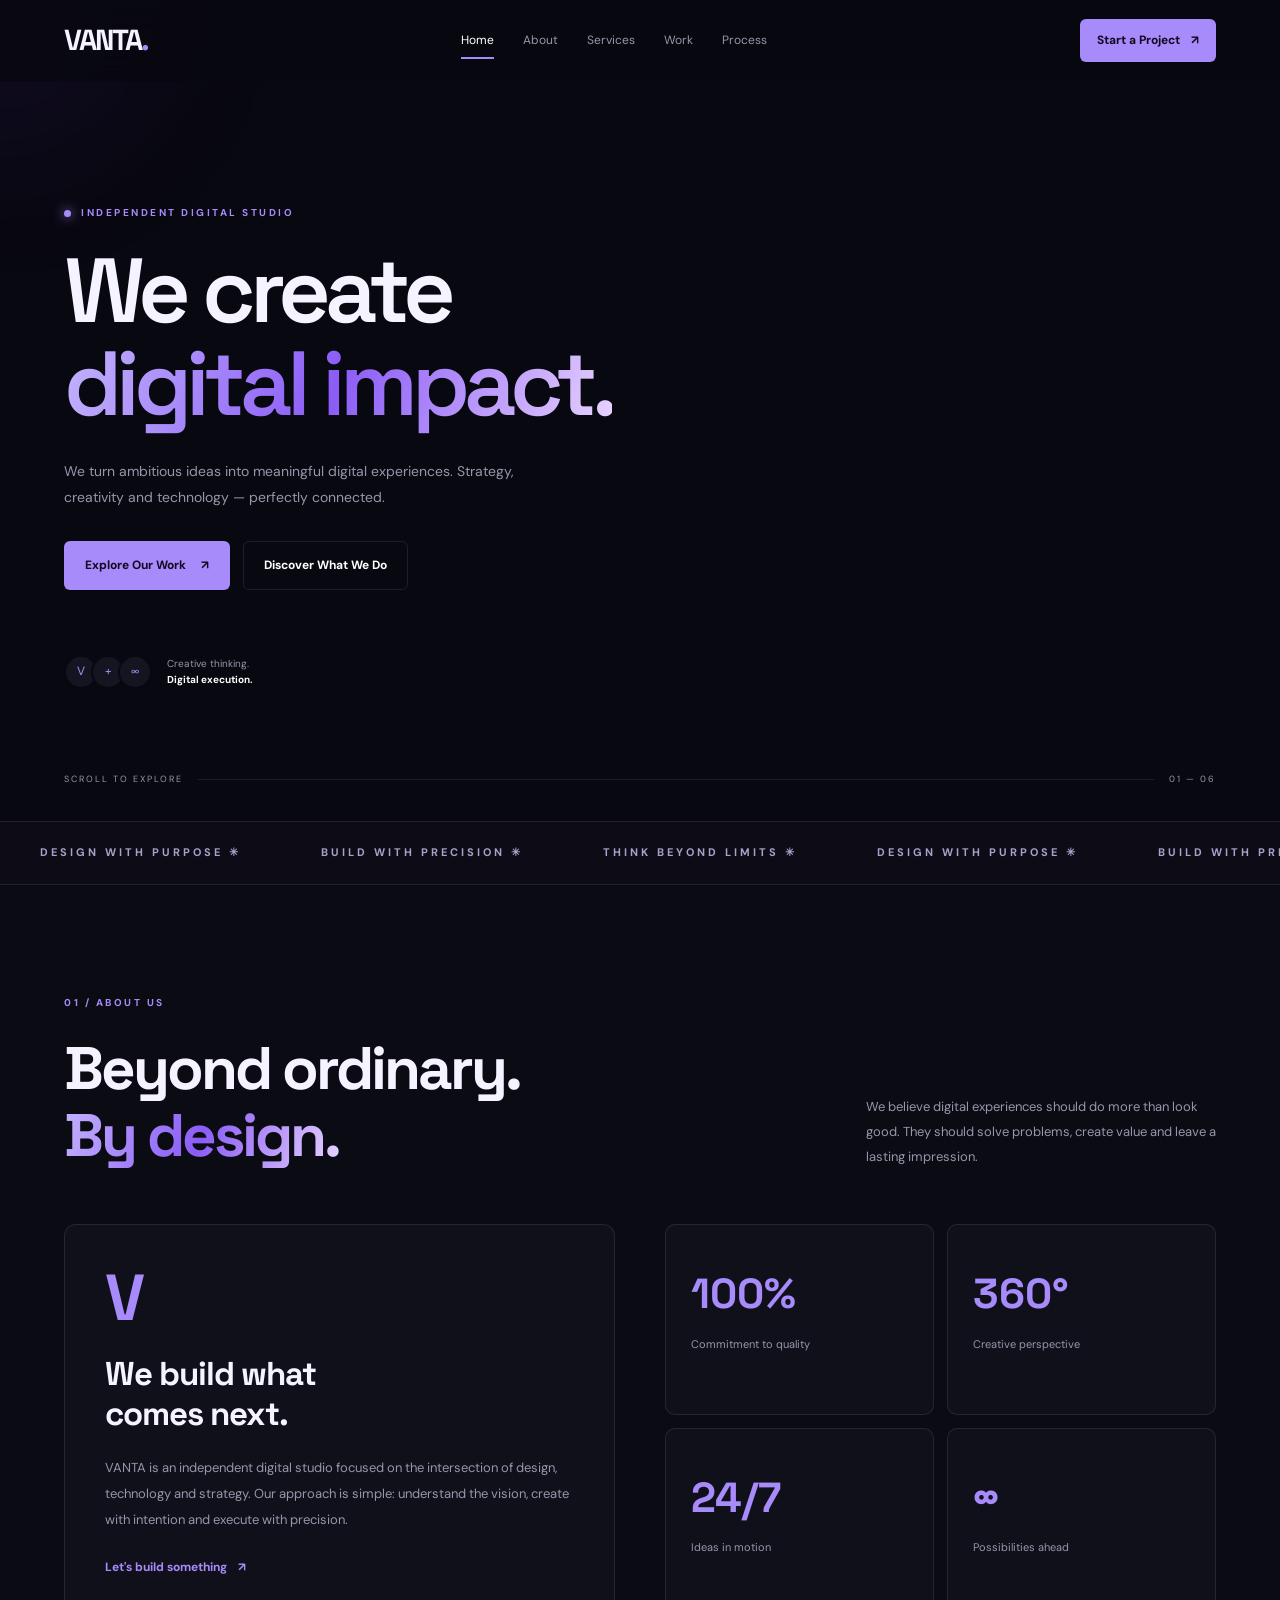
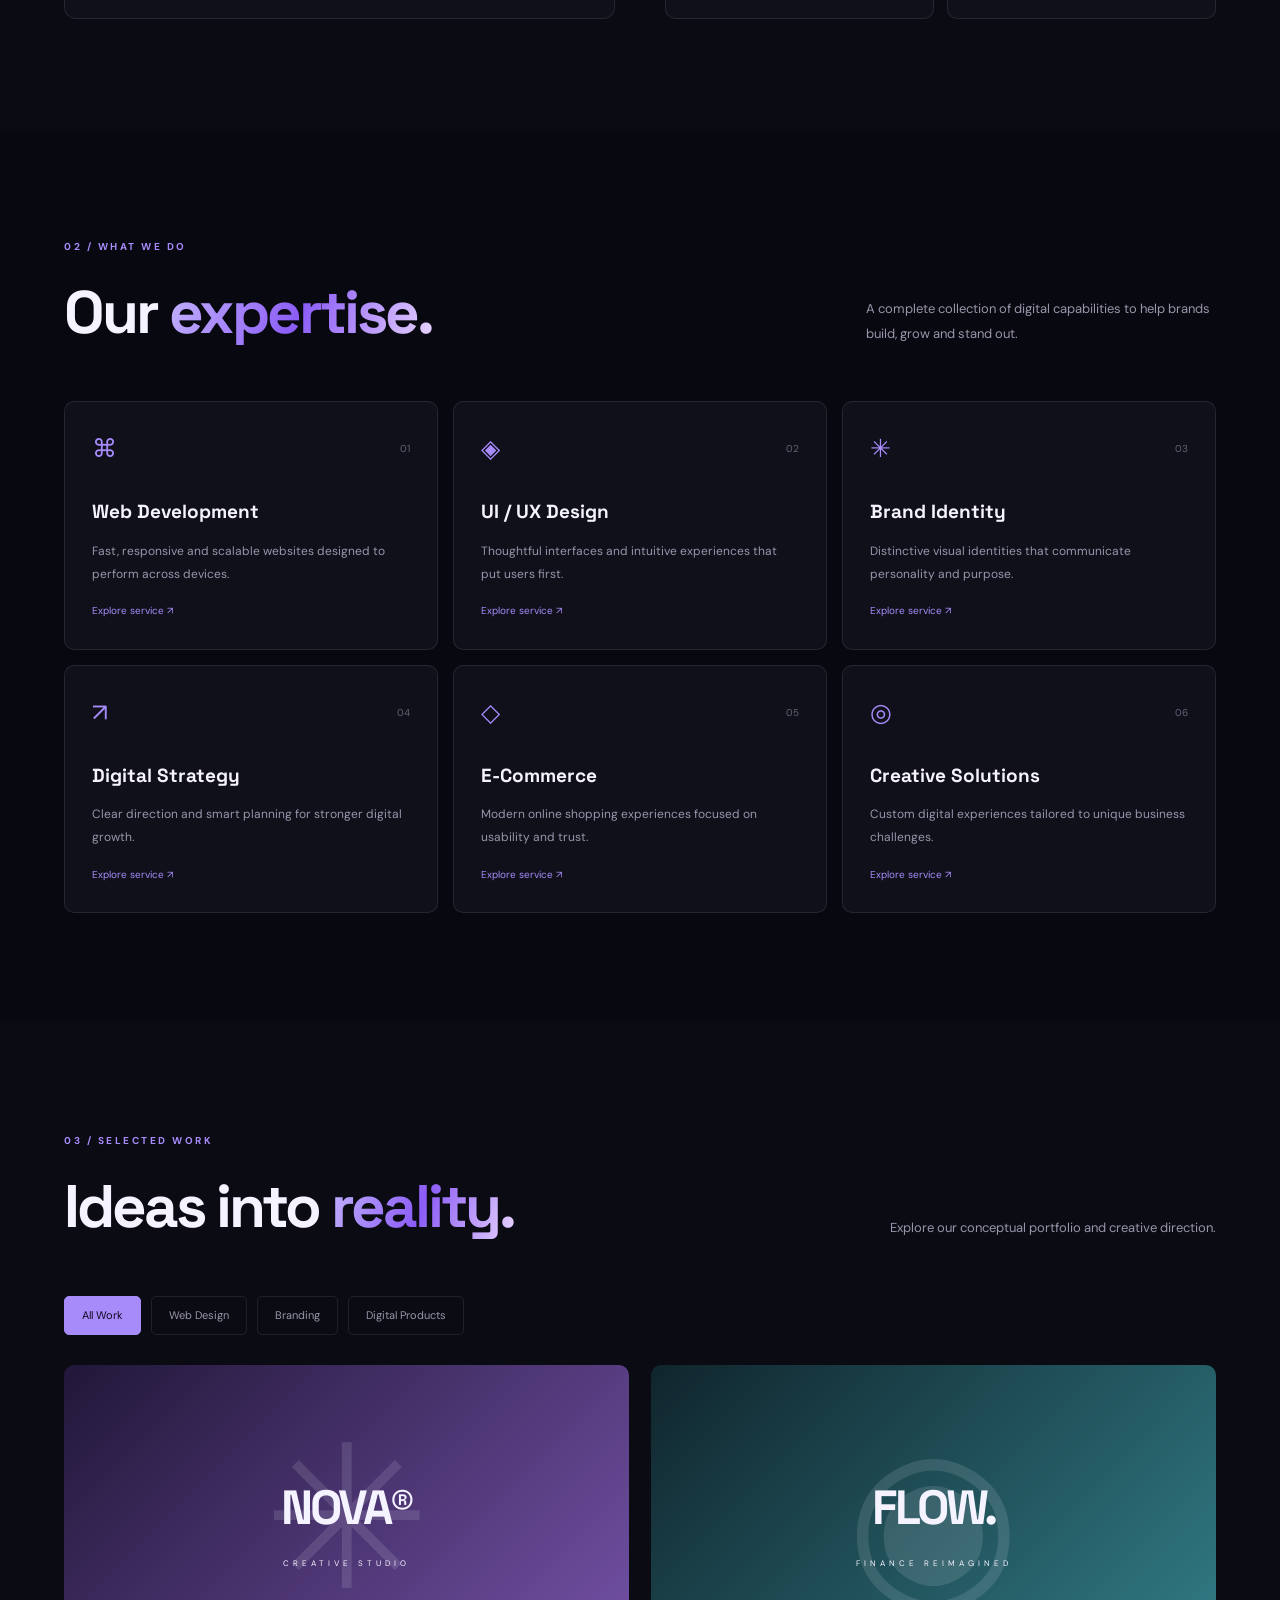
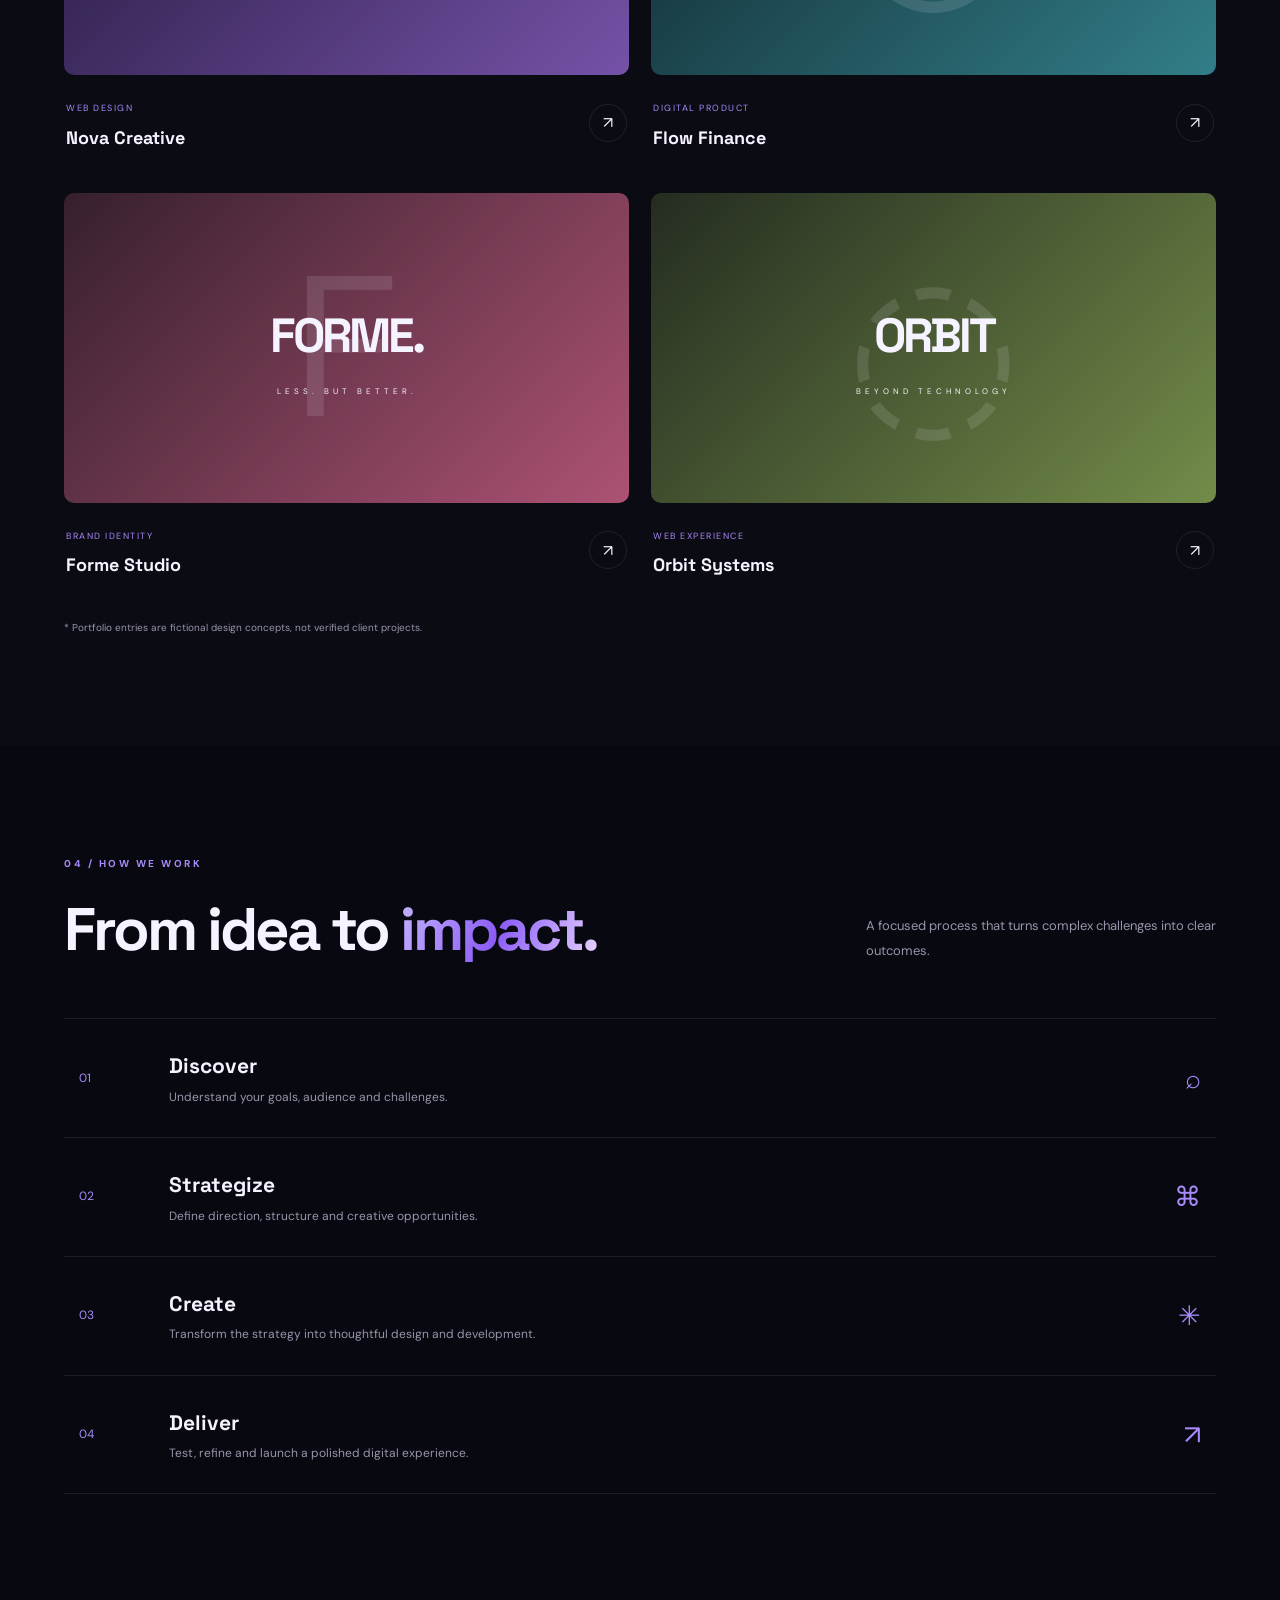
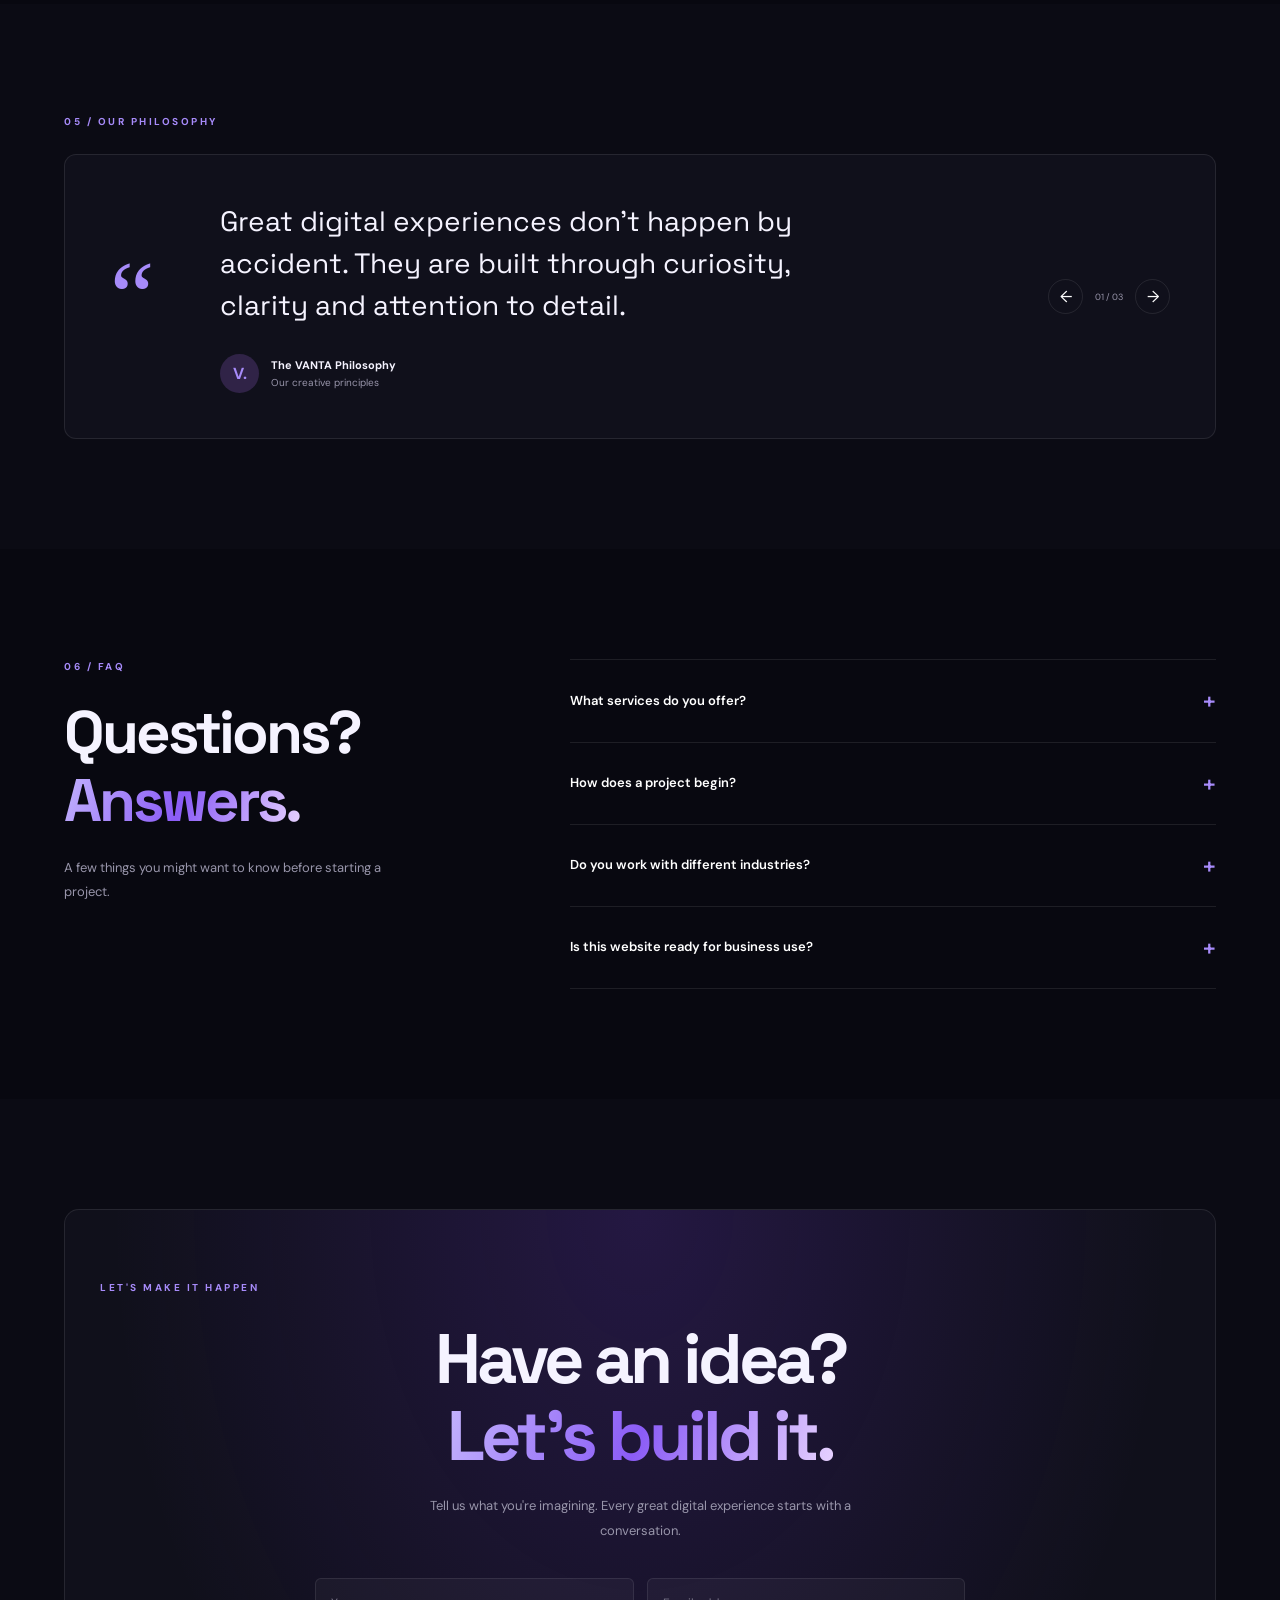
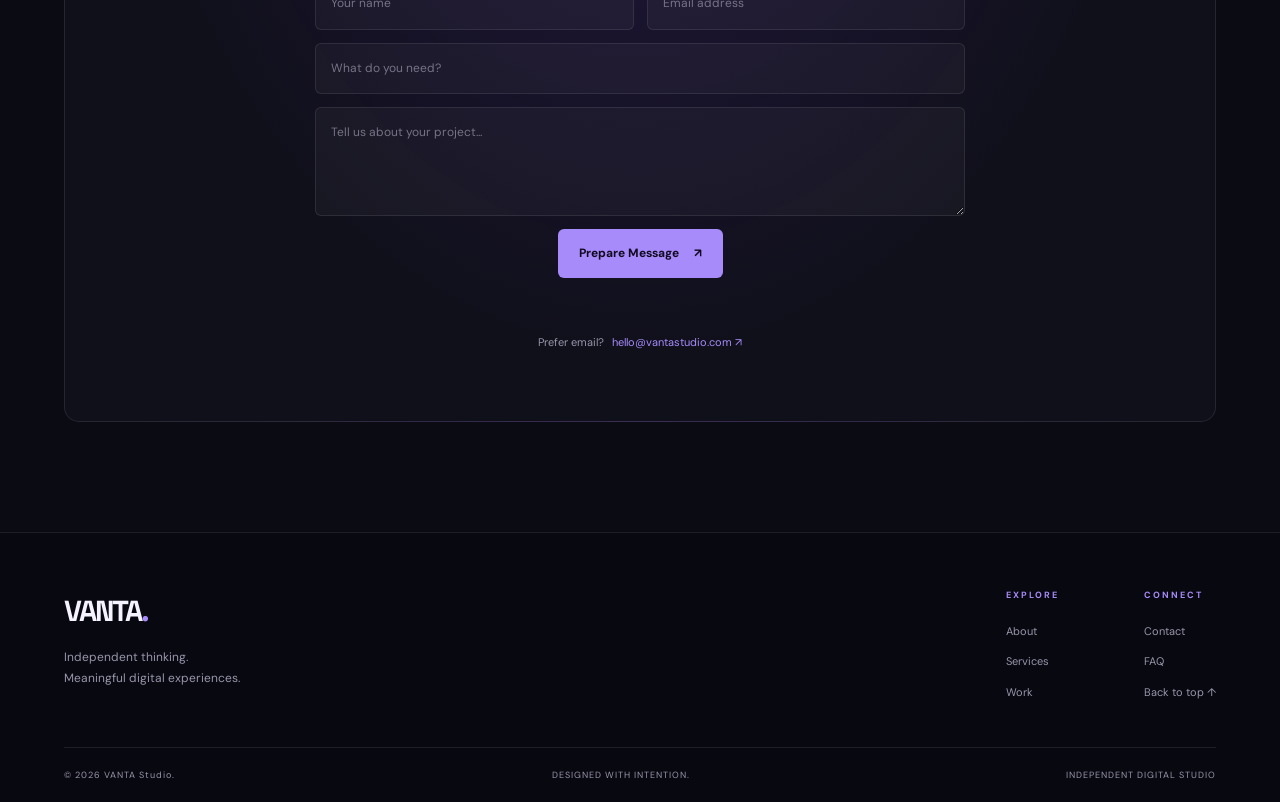
==== index.html @ 2ccbf777 "Permanent" ====
<!DOCTYPE html>
<html lang="en">
<head>
  <meta charset="UTF-8">
  <meta name="viewport" content="width=device-width, initial-scale=1.0">
  <meta name="theme-color" content="#080810">
  <meta name="description" content="VANTA Studio — Independent digital studio creating modern websites, brands and digital experiences.">
  <title>VANTA Studio — Digital Experiences</title>

  <link rel="preconnect" href="https://fonts.googleapis.com">
  <link rel="preconnect" href="https://fonts.gstatic.com" crossorigin>
  <link href="https://fonts.googleapis.com/css2?family=DM+Sans:wght@400;500;600;700;800&family=Space+Grotesk:wght@400;500;600;700&display=swap" rel="stylesheet">
  <link rel="stylesheet" href="style.css">
</head>

<body>

  <div class="scroll-progress" id="scrollProgress"></div>
  <div class="cursor-glow" id="cursorGlow"></div>

  <!-- NAVIGATION -->
  <header class="header" id="header">
    <nav class="nav container">
      <a href="#home" class="logo">VANTA<span>.</span></a>

      <button class="menu-toggle" id="menuToggle" aria-label="Toggle navigation" aria-expanded="false">
        <span></span><span></span>
      </button>

      <div class="nav-menu" id="navMenu">
        <a href="#home" class="nav-link active">Home</a>
        <a href="#about" class="nav-link">About</a>
        <a href="#services" class="nav-link">Services</a>
        <a href="#work" class="nav-link">Work</a>
        <a href="#process" class="nav-link">Process</a>
        <a href="#contact" class="nav-link mobile-contact">Let's Talk ↗</a>
      </div>

      <a href="#contact" class="nav-button">Start a Project <span>↗</span></a>
    </nav>
  </header>

  <main>

    <!-- HERO -->
    <section class="hero section" id="home">
      <div class="hero-grid container">

        <div class="hero-content">
          <div class="eyebrow reveal">
            <span class="status-dot"></span>
            INDEPENDENT DIGITAL STUDIO
          </div>

          <h1 class="hero-title reveal">
            We create<br>
            <span class="gradient-text">digital impact.</span>
          </h1>

          <p class="hero-description reveal">
            We turn ambitious ideas into meaningful digital experiences.
            Strategy, creativity and technology — perfectly connected.
          </p>

          <div class="hero-actions reveal">
            <a href="#work" class="button button-primary">
              Explore Our Work <span>↗</span>
            </a>
            <a href="#services" class="button button-outline">
              Discover What We Do
            </a>
          </div>

          <div class="hero-bottom reveal">
            <div class="avatar-stack">
              <span>V</span><span>+</span><span>∞</span>
            </div>
            <p>Creative thinking.<br><strong>Digital execution.</strong></p>
          </div>
        </div>

        <div class="hero-visual reveal">
          <div class="visual-glow"></div>
          <div class="visual-orbit orbit-one"></div>
          <div class="visual-orbit orbit-two"></div>

          <div class="visual-center">
            <div class="center-symbol">V.</div>
          </div>

          <div class="floating-card floating-top">
            <span class="mini-icon">✳</span>
            <div>
              <strong>Creative Direction</strong>
              <small>Ideas into reality</small>
            </div>
          </div>

          <div class="floating-card floating-bottom">
            <span class="mini-icon">↗</span>
            <div>
              <strong>Digital Innovation</strong>
              <small>Built for tomorrow</small>
            </div>
          </div>

          <div class="visual-caption">THINK DIFFERENT. BUILD BETTER.</div>
        </div>

      </div>

      <div class="hero-footer container">
        <span>SCROLL TO EXPLORE</span>
        <span class="scroll-line"></span>
        <span>01 — 06</span>
      </div>
    </section>

    <!-- MARQUEE -->
    <div class="marquee">
      <div class="marquee-track">
        <span>DESIGN WITH PURPOSE ✳</span>
        <span>BUILD WITH PRECISION ✳</span>
        <span>THINK BEYOND LIMITS ✳</span>
        <span>DESIGN WITH PURPOSE ✳</span>
        <span>BUILD WITH PRECISION ✳</span>
        <span>THINK BEYOND LIMITS ✳</span>
      </div>
    </div>

    <!-- ABOUT -->
    <section class="section about-section" id="about">
      <div class="container">

        <div class="section-heading reveal">
          <div>
            <div class="eyebrow">01 / ABOUT US</div>
            <h2>Beyond ordinary.<br><span class="gradient-text">By design.</span></h2>
          </div>
          <p class="heading-description">
            We believe digital experiences should do more than look good.
            They should solve problems, create value and leave a lasting impression.
          </p>
        </div>

        <div class="about-grid">
          <div class="about-copy reveal">
            <div class="about-symbol">V</div>
            <h3>We build what<br>comes next.</h3>
            <p>
              VANTA is an independent digital studio focused on
              the intersection of design, technology and strategy.
              Our approach is simple: understand the vision,
              create with intention and execute with precision.
            </p>
            <a href="#contact" class="text-link">Let's build something <span>↗</span></a>
          </div>

          <div class="stats-grid">
            <div class="stat-card reveal">
              <span class="stat-number" data-count="100">0</span><span class="stat-suffix">%</span>
              <p>Commitment to quality</p>
            </div>
            <div class="stat-card reveal">
              <span class="stat-number" data-count="360">0</span><span class="stat-suffix">°</span>
              <p>Creative perspective</p>
            </div>
            <div class="stat-card reveal">
              <span class="stat-number" data-count="24">0</span><span class="stat-suffix">/7</span>
              <p>Ideas in motion</p>
            </div>
            <div class="stat-card reveal">
              <span class="stat-number">∞</span>
              <p>Possibilities ahead</p>
            </div>
          </div>
        </div>

      </div>
    </section>

    <!-- SERVICES -->
    <section class="section services-section" id="services">
      <div class="container">

        <div class="section-heading reveal">
          <div>
            <div class="eyebrow">02 / WHAT WE DO</div>
            <h2>Our <span class="gradient-text">expertise.</span></h2>
          </div>
          <p class="heading-description">
            A complete collection of digital capabilities to help brands
            build, grow and stand out.
          </p>
        </div>

        <div class="services-grid">

          <article class="service-card reveal">
            <div class="service-top">
              <span class="service-icon">⌘</span>
              <span class="service-number">01</span>
            </div>
            <h3>Web Development</h3>
            <p>Fast, responsive and scalable websites designed to perform across devices.</p>
            <a href="#contact" class="card-arrow">Explore service ↗</a>
          </article>

          <article class="service-card reveal">
            <div class="service-top">
              <span class="service-icon">◈</span>
              <span class="service-number">02</span>
            </div>
            <h3>UI / UX Design</h3>
            <p>Thoughtful interfaces and intuitive experiences that put users first.</p>
            <a href="#contact" class="card-arrow">Explore service ↗</a>
          </article>

          <article class="service-card reveal">
            <div class="service-top">
              <span class="service-icon">✳</span>
              <span class="service-number">03</span>
            </div>
            <h3>Brand Identity</h3>
            <p>Distinctive visual identities that communicate personality and purpose.</p>
            <a href="#contact" class="card-arrow">Explore service ↗</a>
          </article>

          <article class="service-card reveal">
            <div class="service-top">
              <span class="service-icon">↗</span>
              <span class="service-number">04</span>
            </div>
            <h3>Digital Strategy</h3>
            <p>Clear direction and smart planning for stronger digital growth.</p>
            <a href="#contact" class="card-arrow">Explore service ↗</a>
          </article>

          <article class="service-card reveal">
            <div class="service-top">
              <span class="service-icon">◇</span>
              <span class="service-number">05</span>
            </div>
            <h3>E-Commerce</h3>
            <p>Modern online shopping experiences focused on usability and trust.</p>
            <a href="#contact" class="card-arrow">Explore service ↗</a>
          </article>

          <article class="service-card reveal">
            <div class="service-top">
              <span class="service-icon">◎</span>
              <span class="service-number">06</span>
            </div>
            <h3>Creative Solutions</h3>
            <p>Custom digital experiences tailored to unique business challenges.</p>
            <a href="#contact" class="card-arrow">Explore service ↗</a>
          </article>

        </div>
      </div>
    </section>

    <!-- WORK -->
    <section class="section work-section" id="work">
      <div class="container">

        <div class="section-heading reveal">
          <div>
            <div class="eyebrow">03 / SELECTED WORK</div>
            <h2>Ideas into <span class="gradient-text">reality.</span></h2>
          </div>
          <p class="heading-description">
            Explore our conceptual portfolio and creative direction.
          </p>
        </div>

        <div class="filter-buttons reveal">
          <button class="filter-btn active" data-filter="all">All Work</button>
          <button class="filter-btn" data-filter="web">Web Design</button>
          <button class="filter-btn" data-filter="brand">Branding</button>
          <button class="filter-btn" data-filter="product">Digital Products</button>
        </div>

        <div class="projects-grid">

          <article class="project-card reveal" data-category="web">
            <div class="project-art art-nova">
              <span class="art-label">NOVA®</span>
              <span class="art-subtitle">CREATIVE STUDIO</span>
              <span class="art-shape">✳</span>
            </div>
            <div class="project-info">
              <div><span>WEB DESIGN</span><h3>Nova Creative</h3></div>
              <a href="#contact" aria-label="Discuss Nova Creative">↗</a>
            </div>
          </article>

          <article class="project-card reveal" data-category="product">
            <div class="project-art art-flow">
              <span class="art-label">FLOW.</span>
              <span class="art-subtitle">FINANCE REIMAGINED</span>
              <span class="art-shape">◉</span>
            </div>
            <div class="project-info">
              <div><span>DIGITAL PRODUCT</span><h3>Flow Finance</h3></div>
              <a href="#contact" aria-label="Discuss Flow Finance">↗</a>
            </div>
          </article>

          <article class="project-card reveal" data-category="brand">
            <div class="project-art art-forme">
              <span class="art-label">FORME.</span>
              <span class="art-subtitle">LESS. BUT BETTER.</span>
              <span class="art-shape">F</span>
            </div>
            <div class="project-info">
              <div><span>BRAND IDENTITY</span><h3>Forme Studio</h3></div>
              <a href="#contact" aria-label="Discuss Forme Studio">↗</a>
            </div>
          </article>

          <article class="project-card reveal" data-category="web">
            <div class="project-art art-orbit">
              <span class="art-label">ORBIT</span>
              <span class="art-subtitle">BEYOND TECHNOLOGY</span>
              <span class="art-shape">◌</span>
            </div>
            <div class="project-info">
              <div><span>WEB EXPERIENCE</span><h3>Orbit Systems</h3></div>
              <a href="#contact" aria-label="Discuss Orbit Systems">↗</a>
            </div>
          </article>

        </div>
        <p class="portfolio-note">* Portfolio entries are fictional design concepts, not verified client projects.</p>
      </div>
    </section>

    <!-- PROCESS -->
    <section class="section process-section" id="process">
      <div class="container">
        <div class="section-heading reveal">
          <div>
            <div class="eyebrow">04 / HOW WE WORK</div>
            <h2>From idea to <span class="gradient-text">impact.</span></h2>
          </div>
          <p class="heading-description">
            A focused process that turns complex challenges into clear outcomes.
          </p>
        </div>

        <div class="process-list">
          <div class="process-item reveal">
            <span class="process-index">01</span>
            <div><h3>Discover</h3><p>Understand your goals, audience and challenges.</p></div>
            <span class="process-icon">⌕</span>
          </div>
          <div class="process-item reveal">
            <span class="process-index">02</span>
            <div><h3>Strategize</h3><p>Define direction, structure and creative opportunities.</p></div>
            <span class="process-icon">⌘</span>
          </div>
          <div class="process-item reveal">
            <span class="process-index">03</span>
            <div><h3>Create</h3><p>Transform the strategy into thoughtful design and development.</p></div>
            <span class="process-icon">✳</span>
          </div>
          <div class="process-item reveal">
            <span class="process-index">04</span>
            <div><h3>Deliver</h3><p>Test, refine and launch a polished digital experience.</p></div>
            <span class="process-icon">↗</span>
          </div>
        </div>
      </div>
    </section>

    <!-- TESTIMONIALS -->
    <section class="section testimonial-section" id="testimonials">
      <div class="container">
        <div class="eyebrow reveal">05 / OUR PHILOSOPHY</div>
        <div class="testimonial-card reveal">
          <span class="quote-mark">“</span>
          <div class="testimonial-content">
            <p id="testimonialText">
              Great digital experiences don't happen by accident.
              They are built through curiosity, clarity and attention to detail.
            </p>
            <div class="testimonial-author">
              <div class="author-avatar">V.</div>
              <div><strong id="testimonialName">The VANTA Philosophy</strong><small id="testimonialRole">Our creative principles</small></div>
            </div>
          </div>
          <div class="slider-controls">
            <button id="prevTestimonial" aria-label="Previous slide">←</button>
            <span id="slideNumber">01 / 03</span>
            <button id="nextTestimonial" aria-label="Next slide">→</button>
          </div>
        </div>
      </div>
    </section>

    <!-- FAQ -->
    <section class="section faq-section" id="faq">
      <div class="container faq-grid">
        <div class="reveal">
          <div class="eyebrow">06 / FAQ</div>
          <h2>Questions?<br><span class="gradient-text">Answers.</span></h2>
          <p class="heading-description">
            A few things you might want to know before starting a project.
          </p>
        </div>

        <div class="faq-list reveal">
          <div class="faq-item">
            <button class="faq-question" aria-expanded="false">
              What services do you offer?<span>+</span>
            </button>
            <div class="faq-answer"><p>We focus on web development, UI/UX design, branding, e-commerce and digital strategy.</p></div>
          </div>
          <div class="faq-item">
            <button class="faq-question" aria-expanded="false">
              How does a project begin?<span>+</span>
            </button>
            <div class="faq-answer"><p>Start with a message describing your idea. We can then discuss the scope, goals and potential next steps.</p></div>
          </div>
          <div class="faq-item">
            <button class="faq-question" aria-expanded="false">
              Do you work with different industries?<span>+</span>
            </button>
            <div class="faq-answer"><p>Our digital approach can adapt to different industries, business sizes and project requirements.</p></div>
          </div>
          <div class="faq-item">
            <button class="faq-question" aria-expanded="false">
              Is this website ready for business use?<span>+</span>
            </button>
            <div class="faq-answer"><p>This is a frontend prototype. Real business use requires verified project information, a working contact backend, and final production testing.</p></div>
          </div>
        </div>
      </div>
    </section>

    <!-- CONTACT -->
    <section class="section contact-section" id="contact">
      <div class="container">
        <div class="contact-box reveal">
          <div class="eyebrow">LET'S MAKE IT HAPPEN</div>
          <h2>Have an idea?<br><span class="gradient-text">Let's build it.</span></h2>
          <p>Tell us what you're imagining. Every great digital experience starts with a conversation.</p>

          <form id="contactForm" class="contact-form">
            <div class="form-row">
              <input type="text" id="contactName" placeholder="Your name" required>
              <input type="email" id="contactEmail" placeholder="Email address" required>
            </div>
            <input type="text" id="contactSubject" placeholder="What do you need?">
            <textarea id="contactMessage" rows="4" placeholder="Tell us about your project..." required></textarea>
            <button type="submit" class="button button-primary">
              Prepare Message <span>↗</span>
            </button>
            <p class="form-status" id="formStatus" aria-live="polite"></p>
          </form>

          <div class="contact-direct">
            <span>Prefer email?</span>
            <a href="mailto:hello@vantastudio.com">hello@vantastudio.com ↗</a>
          </div>
        </div>
      </div>
    </section>

  </main>

  <!-- FOOTER -->
  <footer class="footer">
    <div class="container">
      <div class="footer-main">
        <div>
          <a href="#home" class="logo">VANTA<span>.</span></a>
          <p>Independent thinking.<br>Meaningful digital experiences.</p>
        </div>
        <div class="footer-links">
          <div><strong>EXPLORE</strong><a href="#about">About</a><a href="#services">Services</a><a href="#work">Work</a></div>
          <div><strong>CONNECT</strong><a href="#contact">Contact</a><a href="#faq">FAQ</a><a href="#home">Back to top ↑</a></div>
        </div>
      </div>
      <div class="footer-bottom">
        <span>© <span id="currentYear">2026</span> VANTA Studio.</span>
        <span>DESIGNED WITH INTENTION.</span>
        <span>INDEPENDENT DIGITAL STUDIO</span>
      </div>
    </div>
  </footer>

  <button class="back-top" id="backTop" aria-label="Back to top">↑</button>

  <script src="script.js"></script>
</body>
</html>
---- style.css ----
:root {
  --bg: #080810;
  --surface: #10101b;
  --surface-2: #151522;
  --text: #f5f3ff;
  --muted: #9895aa;
  --accent: #a78bfa;
  --accent-2: #7c3aed;
  --border: rgba(255,255,255,.09);
  --font: "DM Sans", sans-serif;
  --heading: "Space Grotesk", sans-serif;
  --container: 1160px;
}

* {
  margin: 0;
  padding: 0;
  box-sizing: border-box;
}

html {
  scroll-behavior: smooth;
  scroll-padding-top: 90px;
}

body {
  background: var(--bg);
  color: var(--text);
  font-family: var(--font);
  overflow-x: hidden;
  line-height: 1.6;
}

body.menu-open {
  overflow: hidden;
}

a {
  text-decoration: none;
  color: inherit;
}

button, input, textarea {
  font: inherit;
}

button {
  cursor: pointer;
}

.container {
  width: min(var(--container), 90%);
  margin: auto;
}

.section {
  padding: 110px 0;
  position: relative;
}

.gradient-text {
  background: linear-gradient(110deg, #c4b5fd, #8b5cf6 50%, #e9d5ff);
  -webkit-background-clip: text;
  background-clip: text;
  color: transparent;
}

/* SCROLL PROGRESS */

.scroll-progress {
  height: 3px;
  width: 0;
  position: fixed;
  top: 0;
  left: 0;
  z-index: 200;
  background: linear-gradient(90deg, #7c3aed, #c4b5fd);
}

/* CURSOR */

.cursor-glow {
  position: fixed;
  width: 300px;
  height: 300px;
  border-radius: 50%;
  background: rgba(124,58,237,.08);
  filter: blur(75px);
  pointer-events: none;
  z-index: -1;
  transform: translate(-50%,-50%);
}

/* HEADER */

.header {
  height: 82px;
  position: sticky;
  top: 0;
  z-index: 100;
  background: rgba(8,8,16,.78);
  backdrop-filter: blur(18px);
  border-bottom: 1px solid transparent;
  transition: .3s;
}

.header.scrolled {
  border-color: var(--border);
  box-shadow: 0 8px 35px rgba(0,0,0,.2);
}

.nav {
  height: 100%;
  display: flex;
  align-items: center;
  justify-content: space-between;
}

.logo {
  font-family: var(--heading);
  font-size: 29px;
  font-weight: 700;
  letter-spacing: -2px;
}

.logo span {
  color: var(--accent);
}

.nav-menu {
  display: flex;
  align-items: center;
  gap: 29px;
}

.nav-link {
  color: var(--muted);
  font-size: 12px;
  transition: color .3s;
  position: relative;
}

.nav-link:hover,
.nav-link.active {
  color: white;
}

.nav-link.active::after {
  content: "";
  position: absolute;
  left: 0;
  bottom: -9px;
  width: 100%;
  height: 2px;
  background: var(--accent);
}

.nav-button {
  background: var(--accent);
  color: #100a20;
  padding: 12px 17px;
  border-radius: 6px;
  font-size: 12px;
  font-weight: 700;
  transition: .3s;
}

.nav-button:hover {
  background: #c4b5fd;
  transform: translateY(-2px);
}

.nav-button span {
  margin-left: 8px;
}

.menu-toggle {
  display: none;
  background: none;
  border: 0;
  width: 32px;
  padding: 7px 0;
}

.menu-toggle span {
  display: block;
  height: 2px;
  width: 25px;
  background: white;
  margin: 6px 0;
  transition: .3s;
}

.menu-toggle.active span:first-child {
  transform: translateY(4px) rotate(45deg);
}

.menu-toggle.active span:last-child {
  transform: translateY(-4px) rotate(-45deg);
}

.mobile-contact {
  display: none;
}

/* EYEBROW */

.eyebrow {
  display: flex;
  align-items: center;
  gap: 10px;
  font-size: 10px;
  font-weight: 700;
  color: var(--accent);
  letter-spacing: 2.5px;
  margin-bottom: 24px;
}

.status-dot {
  width: 7px;
  height: 7px;
  background: #a78bfa;
  border-radius: 50%;
  box-shadow: 0 0 12px #a78bfa;
  animation: pulse 2s infinite;
}

@keyframes pulse {
  50% { opacity: .35; box-shadow: 0 0 2px #a78bfa; }
}

/* HERO */

.hero {
  padding: 90px 0 35px;
  min-height: 690px;
  overflow: hidden;
}

.hero-grid {
  display: grid;
  grid-template-columns: 1.05fr .95fr;
  gap: 50px;
  align-items: center;
  min-height: 550px;
}

.hero-title {
  font-family: var(--heading);
  font-size: clamp(55px,7.2vw,91px);
  line-height: 1.02;
  letter-spacing: -6px;
  font-weight: 600;
}

.hero-description {
  color: var(--muted);
  font-size: 14px;
  line-height: 1.9;
  max-width: 450px;
  margin: 27px 0 30px;
}

.hero-actions {
  display: flex;
  gap: 13px;
  flex-wrap: wrap;
}

.button {
  border: 1px solid transparent;
  display: inline-flex;
  align-items: center;
  justify-content: center;
  gap: 15px;
  padding: 14px 20px;
  border-radius: 6px;
  font-size: 12px;
  font-weight: 700;
  transition: .3s ease;
}

.button-primary {
  color: #110a20;
  background: var(--accent);
}

.button-primary:hover {
  background: #c4b5fd;
  transform: translateY(-4px);
  box-shadow: 0 12px 30px rgba(139,92,246,.2);
}

.button-outline {
  border-color: var(--border);
  color: white;
}

.button-outline:hover {
  border-color: var(--accent);
  transform: translateY(-3px);
}

.hero-bottom {
  display: flex;
  align-items: center;
  gap: 15px;
  margin-top: 65px;
}

.avatar-stack {
  display: flex;
}

.avatar-stack span {
  width: 34px;
  height: 34px;
  display: grid;
  place-items: center;
  border-radius: 50%;
  background: var(--surface-2);
  border: 2px solid var(--bg);
  margin-left: -7px;
  font-size: 12px;
  color: var(--accent);
}

.avatar-stack span:first-child {
  margin-left: 0;
}

.hero-bottom p {
  color: var(--muted);
  font-size: 10px;
  line-height: 1.6;
}

.hero-bottom strong {
  color: white;
}

/* HERO VISUAL */

.hero-visual {
  height: 450px;
  position: relative;
  display: grid;
  place-items: center;
  overflow: hidden;
  border: 1px solid var(--border);
  border-radius: 20px;
  background:
    radial-gradient(ellipse at center, rgba(124,58,237,.15), transparent 65%),
    #10101b;
}

.visual-glow {
  position: absolute;
  width: 250px;
  height: 250px;
  background: #7c3aed;
  opacity: .12;
  filter: blur(90px);
  border-radius: 50%;
}

.visual-orbit {
  position: absolute;
  width: 270px;
  height: 270px;
  border: 1px solid rgba(167,139,250,.35);
  border-radius: 50%;
  animation: orbit 22s linear infinite;
}

.orbit-one::before,
.orbit-two::before {
  content: "";
  width: 10px;
  height: 10px;
  border-radius: 50%;
  background: var(--accent);
  position: absolute;
  top: 20%;
  left: 8%;
  box-shadow: 0 0 20px var(--accent);
}

.orbit-two {
  width: 200px;
  height: 200px;
  border-style: dashed;
  animation-direction: reverse;
}

.orbit-two::before {
  top: 75%;
  left: 88%;
}

@keyframes orbit {
  to { transform: rotate(360deg); }
}

.visual-center {
  width: 115px;
  height: 115px;
  border-radius: 32px;
  display: grid;
  place-items: center;
  background: linear-gradient(145deg,#c4b5fd,#7c3aed);
  transform: rotate(45deg);
  box-shadow: 0 0 80px rgba(139,92,246,.4);
  z-index: 2;
}

.center-symbol {
  font-family: var(--heading);
  font-size: 48px;
  font-weight: 700;
  color: white;
  transform: rotate(-45deg);
}

.floating-card {
  position: absolute;
  z-index: 3;
  background: rgba(25,24,40,.9);
  backdrop-filter: blur(15px);
  border: 1px solid var(--border);
  padding: 13px;
  border-radius: 9px;
  display: flex;
  gap: 10px;
  align-items: center;
  animation: float 5s ease-in-out infinite;
}

.floating-top {
  top: 65px;
  left: 20px;
}

.floating-bottom {
  bottom: 75px;
  right: 15px;
  animation-delay: -2s;
}

@keyframes float {
  50% { transform: translateY(-12px); }
}

.mini-icon {
  color: var(--accent);
  font-size: 23px;
}

.floating-card strong,
.floating-card small {
  display: block;
}

.floating-card strong {
  font-size: 10px;
}

.floating-card small {
  font-size: 9px;
  color: var(--muted);
}

.visual-caption {
  position: absolute;
  bottom: 17px;
  left: 20px;
  color: var(--muted);
  font-size: 8px;
  letter-spacing: 2px;
}

.hero-footer {
  display: flex;
  align-items: center;
  gap: 15px;
  margin-top: 50px;
  font-size: 9px;
  letter-spacing: 2px;
  color: var(--muted);
}

.scroll-line {
  height: 1px;
  flex: 1;
  background: var(--border);
}

/* MARQUEE */

.marquee {
  overflow: hidden;
  padding: 22px 0;
  border-top: 1px solid var(--border);
  border-bottom: 1px solid var(--border);
  background: #0d0c16;
}

.marquee-track {
  display: flex;
  width: max-content;
  animation: marquee 25s linear infinite;
}

.marquee-track span {
  padding: 0 40px;
  color: #aaa0ca;
  font-size: 11px;
  letter-spacing: 3px;
  font-weight: 700;
}

@keyframes marquee {
  to { transform: translateX(-50%); }
}

/* SECTION HEADINGS */

.section-heading {
  display: flex;
  align-items: end;
  justify-content: space-between;
  gap: 30px;
  margin-bottom: 55px;
}

.section-heading h2,
.faq-grid h2 {
  font-family: var(--heading);
  font-size: clamp(39px,5vw,60px);
  letter-spacing: -3px;
  line-height: 1.12;
}

.heading-description {
  color: var(--muted);
  font-size: 13px;
  max-width: 350px;
  line-height: 1.9;
}

/* ABOUT */

.about-section {
  background: #0b0b14;
}

.about-grid {
  display: grid;
  grid-template-columns: 1fr 1fr;
  gap: 50px;
}

.about-copy {
  background: var(--surface);
  border: 1px solid var(--border);
  padding: 40px;
  border-radius: 12px;
}

.about-symbol {
  font-family: var(--heading);
  font-size: 65px;
  font-weight: 700;
  color: var(--accent);
  line-height: 1;
  margin-bottom: 25px;
}

.about-copy h3 {
  font-family: var(--heading);
  font-size: 33px;
  line-height: 1.2;
  letter-spacing: -1px;
}

.about-copy p {
  font-size: 13px;
  line-height: 2;
  color: var(--muted);
  margin: 20px 0;
}

.text-link {
  font-size: 12px;
  font-weight: 700;
  color: var(--accent);
}

.text-link span {
  margin-left: 8px;
}

.stats-grid {
  display: grid;
  grid-template-columns: 1fr 1fr;
  gap: 13px;
}

.stat-card {
  background: var(--surface);
  border: 1px solid var(--border);
  padding: 35px 25px;
  border-radius: 10px;
  transition: .3s;
}

.stat-card:hover {
  transform: translateY(-5px);
  border-color: var(--accent);
}

.stat-number,
.stat-suffix {
  color: var(--accent);
  font-family: var(--heading);
  font-size: 42px;
  font-weight: 700;
}

.stat-card p {
  font-size: 11px;
  color: var(--muted);
  margin-top: 8px;
}

/* SERVICES */

.services-grid {
  display: grid;
  grid-template-columns: repeat(3,1fr);
  gap: 15px;
}

.service-card {
  min-height: 245px;
  background: var(--surface);
  border: 1px solid var(--border);
  border-radius: 10px;
  padding: 27px;
  transition: .35s ease;
  position: relative;
  overflow: hidden;
}

.service-card::before {
  content: "";
  position: absolute;
  width: 150px;
  height: 150px;
  background: var(--accent-2);
  opacity: 0;
  filter: blur(90px);
  top: -50px;
  right: -50px;
  transition: .4s;
}

.service-card:hover {
  border-color: rgba(167,139,250,.5);
  transform: translateY(-7px);
}

.service-card:hover::before {
  opacity: .3;
}

.service-top {
  display: flex;
  justify-content: space-between;
  align-items: center;
  margin-bottom: 28px;
}

.service-icon {
  color: var(--accent);
  font-size: 25px;
}

.service-number {
  color: #666176;
  font-size: 10px;
}

.service-card h3 {
  font-family: var(--heading);
  font-size: 19px;
  margin-bottom: 12px;
}

.service-card p {
  font-size: 12px;
  color: var(--muted);
  line-height: 1.9;
}

.card-arrow {
  display: inline-block;
  font-size: 10px;
  color: var(--accent);
  margin-top: 18px;
  transition: .3s;
}

.service-card:hover .card-arrow {
  transform: translateX(5px);
}

/* WORK */

.work-section {
  background: #0b0b14;
}

.filter-buttons {
  display: flex;
  flex-wrap: wrap;
  gap: 10px;
  margin-bottom: 30px;
}

.filter-btn {
  padding: 10px 17px;
  border-radius: 5px;
  background: transparent;
  border: 1px solid var(--border);
  color: var(--muted);
  font-size: 11px;
  transition: .3s;
}

.filter-btn:hover,
.filter-btn.active {
  background: var(--accent);
  color: #120b20;
  border-color: var(--accent);
}

.projects-grid {
  display: grid;
  grid-template-columns: 1fr 1fr;
  gap: 22px;
}

.project-card {
  transition: opacity .3s, transform .3s;
}

.project-card.filtered-out {
  display: none;
}

.project-art {
  height: 310px;
  position: relative;
  display: flex;
  flex-direction: column;
  justify-content: center;
  align-items: center;
  overflow: hidden;
  border-radius: 10px;
  transition: .4s;
}

.project-card:hover .project-art {
  filter: brightness(1.15);
}

.art-label {
  z-index: 1;
  font-family: var(--heading);
  font-size: 48px;
  font-weight: 700;
  letter-spacing: -3px;
}

.art-subtitle {
  z-index: 1;
  font-size: 8px;
  letter-spacing: 4px;
  margin-top: 10px;
}

.art-shape {
  position: absolute;
  font-size: 200px;
  opacity: .12;
  transition: .5s;
}

.project-card:hover .art-shape {
  transform: rotate(25deg) scale(1.15);
}

.art-nova {
  background: linear-gradient(135deg,#211739,#7552a8);
}

.art-flow {
  background: linear-gradient(135deg,#10252d,#327e88);
}

.art-forme {
  background: linear-gradient(135deg,#36202d,#ad5274);
}

.art-orbit {
  background: linear-gradient(135deg,#242c20,#738c49);
}

.project-info {
  padding: 18px 2px;
  display: flex;
  justify-content: space-between;
  align-items: center;
}

.project-info div span {
  font-size: 9px;
  letter-spacing: 1.5px;
  color: var(--accent);
}

.project-info h3 {
  font-family: var(--heading);
  font-size: 18px;
  margin-top: 5px;
}

.project-info > a {
  border: 1px solid var(--border);
  width: 38px;
  height: 38px;
  display: grid;
  place-items: center;
  border-radius: 50%;
  transition: .3s;
}

.project-info > a:hover {
  background: var(--accent);
  color: #111;
}

.portfolio-note {
  color: var(--muted);
  font-size: 10px;
  margin-top: 22px;
}

/* PROCESS */

.process-list {
  border-top: 1px solid var(--border);
}

.process-item {
  display: grid;
  grid-template-columns: 90px 1fr 60px;
  align-items: center;
  padding: 30px 15px;
  border-bottom: 1px solid var(--border);
  transition: .3s;
}

.process-item:hover {
  background: rgba(167,139,250,.035);
  padding-left: 25px;
}

.process-index {
  color: var(--accent);
  font-size: 12px;
}

.process-item h3 {
  font-family: var(--heading);
  font-size: 21px;
}

.process-item p {
  color: var(--muted);
  font-size: 12px;
  margin-top: 5px;
}

.process-icon {
  font-size: 27px;
  color: var(--accent);
  text-align: right;
}

/* TESTIMONIAL */

.testimonial-section {
  background: #0b0b14;
}

.testimonial-card {
  display: grid;
  grid-template-columns: 90px 1fr auto;
  align-items: center;
  gap: 20px;
  background: var(--surface);
  border: 1px solid var(--border);
  padding: 45px;
  border-radius: 12px;
}

.quote-mark {
  color: var(--accent);
  font-family: Georgia,serif;
  font-size: 100px;
  line-height: 1;
}

.testimonial-content > p {
  font-family: var(--heading);
  font-size: clamp(19px,3vw,28px);
  line-height: 1.5;
  min-height: 95px;
  max-width: 650px;
}

.testimonial-author {
  display: flex;
  gap: 12px;
  align-items: center;
  margin-top: 28px;
}

.author-avatar {
  width: 39px;
  height: 39px;
  display: grid;
  place-items: center;
  border-radius: 50%;
  background: #302347;
  color: var(--accent);
  font-weight: 700;
}

.testimonial-author strong,
.testimonial-author small {
  display: block;
}

.testimonial-author strong {
  font-size: 11px;
}

.testimonial-author small {
  color: var(--muted);
  font-size: 10px;
}

.slider-controls {
  display: flex;
  align-items: center;
  gap: 12px;
}

.slider-controls button {
  width: 35px;
  height: 35px;
  border-radius: 50%;
  border: 1px solid var(--border);
  background: transparent;
  color: white;
  transition: .3s;
}

.slider-controls button:hover {
  background: var(--accent);
  color: #111;
}

.slider-controls span {
  color: var(--muted);
  font-size: 9px;
  white-space: nowrap;
}

/* FAQ */

.faq-grid {
  display: grid;
  grid-template-columns: .8fr 1.2fr;
  gap: 75px;
}

.faq-grid .heading-description {
  margin-top: 22px;
}

.faq-list {
  border-top: 1px solid var(--border);
}

.faq-item {
  border-bottom: 1px solid var(--border);
}

.faq-question {
  width: 100%;
  background: none;
  border: none;
  color: white;
  text-align: left;
  padding: 23px 0;
  display: flex;
  justify-content: space-between;
  align-items: center;
  font-size: 13px;
  font-weight: 600;
}

.faq-question span {
  font-size: 22px;
  color: var(--accent);
  transition: transform .3s;
}

.faq-item.open .faq-question span {
  transform: rotate(45deg);
}

.faq-answer {
  display: grid;
  grid-template-rows: 0fr;
  transition: grid-template-rows .3s ease;
}

.faq-answer p {
  overflow: hidden;
  color: var(--muted);
  font-size: 12px;
  line-height: 1.9;
  padding: 0;
  transition: padding .3s;
}

.faq-item.open .faq-answer {
  grid-template-rows: 1fr;
}

.faq-item.open .faq-answer p {
  padding-bottom: 20px;
}

/* CONTACT */

.contact-section {
  background: #0b0b14;
}

.contact-box {
  text-align: center;
  padding: 70px 35px;
  background:
    radial-gradient(ellipse at 50% 0%,rgba(124,58,237,.19),transparent 65%),
    var(--surface);
  border: 1px solid var(--border);
  border-radius: 15px;
}

.contact-box h2 {
  font-family: var(--heading);
  font-size: clamp(40px,6vw,70px);
  line-height: 1.1;
  letter-spacing: -4px;
}

.contact-box > p {
  max-width: 470px;
  margin: 20px auto 35px;
  color: var(--muted);
  font-size: 13px;
  line-height: 1.9;
}

.contact-form {
  max-width: 650px;
  margin: auto;
  display: flex;
  flex-direction: column;
  gap: 13px;
}

.form-row {
  display: grid;
  grid-template-columns: 1fr 1fr;
  gap: 13px;
}

.contact-form input,
.contact-form textarea {
  width: 100%;
  background: rgba(255,255,255,.035);
  border: 1px solid var(--border);
  border-radius: 6px;
  color: white;
  padding: 15px;
  outline: none;
  font-size: 12px;
  resize: vertical;
  transition: border-color .3s;
}

.contact-form input:focus,
.contact-form textarea:focus {
  border-color: var(--accent);
}

.contact-form input::placeholder,
.contact-form textarea::placeholder {
  color: #777387;
}

.contact-form .button {
  align-self: center;
}

.form-status {
  min-height: 18px;
  font-size: 11px;
  color: var(--accent);
}

.contact-direct {
  margin-top: 25px;
  display: flex;
  justify-content: center;
  gap: 8px;
  font-size: 11px;
  flex-wrap: wrap;
}

.contact-direct span {
  color: var(--muted);
}

.contact-direct a {
  color: var(--accent);
}

/* FOOTER */

.footer {
  padding: 55px 0 20px;
  border-top: 1px solid var(--border);
}

.footer-main {
  display: flex;
  justify-content: space-between;
  gap: 30px;
  padding-bottom: 45px;
}

.footer-main > div:first-child p {
  color: var(--muted);
  font-size: 12px;
  margin-top: 12px;
  line-height: 1.8;
}

.footer-links {
  display: flex;
  gap: 85px;
}

.footer-links div {
  display: flex;
  flex-direction: column;
  gap: 13px;
}

.footer-links strong {
  color: var(--accent);
  font-size: 9px;
  letter-spacing: 2px;
  margin-bottom: 7px;
}

.footer-links a {
  font-size: 11px;
  color: var(--muted);
  transition: .3s;
}

.footer-links a:hover {
  color: white;
}

.footer-bottom {
  border-top: 1px solid var(--border);
  padding-top: 20px;
  display: flex;
  justify-content: space-between;
  gap: 15px;
  color: var(--muted);
  font-size: 9px;
  letter-spacing: 1px;
}

/* BACK TO TOP */

.back-top {
  position: fixed;
  bottom: 25px;
  right: 25px;
  width: 43px;
  height: 43px;
  border: 1px solid var(--border);
  border-radius: 50%;
  background: var(--accent);
  color: #111;
  font-size: 20px;
  opacity: 0;
  visibility: hidden;
  transform: translateY(15px);
  transition: .3s;
  z-index: 90;
}

.back-top.visible {
  opacity: 1;
  visibility: visible;
  transform: translateY(0);
}

/* REVEAL ANIMATIONS */

.reveal {
  opacity: 0;
  transform: translateY(35px);
  transition:
    opacity .8s cubic-bezier(.2,.7,.2,1),
    transform .8s cubic-bezier(.2,.7,.2,1);
}

.reveal.visible {
  opacity: 1;
  transform: translateY(0);
}

.hero-content .reveal:nth-child(2) {
  transition-delay: .1s;
}

/* FILTER ANIMATION */

.project-card {
  animation: projectEnter .4s ease both;
}

@keyframes projectEnter {
  from { opacity: 0; transform: translateY(15px); }
  to { opacity: 1; transform: translateY(0); }
}

/* RESPONSIVE */

@media (max-width: 900px) {
  .nav-menu { gap: 17px; }
  .nav-link { font-size: 11px; }
  .hero-grid { gap: 25px; }
  .hero-title { font-size: 65px; }
  .testimonial-card {
    grid-template-columns: 55px 1fr;
  }
  .slider-controls {
    grid-column: 2;
    justify-content: flex-end;
  }
  .faq-grid { gap: 35px; }
}

@media (max-width: 700px) {
  .section { padding: 80px 0; }
  .header { height: 72px; }
  .menu-toggle { display: block; order: 3; }
  .nav-button { display: none; }

  .nav-menu {
    display: flex;
    position: fixed;
    top: 72px;
    left: 0;
    width: 100%;
    height: calc(100dvh - 72px);
    padding: 35px 7%;
    background: rgba(8,8,16,.98);
    backdrop-filter: blur(20px);
    flex-direction: column;
    align-items: flex-start;
    gap: 28px;
    visibility: hidden;
    opacity: 0;
    transform: translateY(-12px);
    transition: .3s;
    pointer-events: none;
  }

  .nav-menu.open {
    visibility: visible;
    opacity: 1;
    transform: translateY(0);
    pointer-events: auto;
  }

  .nav-link {
    font-size: 24px;
    font-family: var(--heading);
  }

  .nav-link.active::after { display: none; }
  .mobile-contact { display: block; color: var(--accent); }

  .hero { padding-top: 70px; }
  .hero-grid { grid-template-columns: 1fr; }
  .hero-title { font-size: clamp(52px,12vw,75px); letter-spacing: -4px; }
  .hero-visual { height: 370px; }
  .hero-bottom { margin-top: 40px; }

  .section-heading {
    align-items: flex-start;
    flex-direction: column;
    margin-bottom: 35px;
  }

  .about-grid { grid-template-columns: 1fr; }
  .services-grid { grid-template-columns: 1fr 1fr; }
  .projects-grid { grid-template-columns: 1fr; }
  .project-art { height: 280px; }
  .faq-grid { grid-template-columns: 1fr; }
  .footer-links { gap: 40px; }
}

@media (max-width: 480px) {
  .container { width: 89%; }
  .section { padding: 70px 0; }
  .hero-title { font-size: 53px; }
  .hero-description { font-size: 13px; }
  .hero-visual { height: 320px; }
  .visual-orbit { width: 220px; height: 220px; }
  .orbit-two { width: 165px; height: 165px; }
  .visual-center { width: 90px; height: 90px; }
  .center-symbol { font-size: 38px; }
  .floating-card { padding: 10px; }
  .floating-top { top: 35px; left: 8px; }
  .floating-bottom { right: 7px; bottom: 55px; }
  .services-grid { grid-template-columns: 1fr; }
  .service-card { min-height: 210px; }
  .about-copy { padding: 28px; }
  .stat-card { padding: 23px 15px; }
  .stat-number,.stat-suffix { font-size: 33px; }
  .project-art { height: 230px; }
  .process-item { grid-template-columns: 40px 1fr 30px; padding: 23px 5px; }
  .process-item h3 { font-size: 18px; }
  .testimonial-card {
    grid-template-columns: 1fr;
    padding: 25px;
    gap: 0;
  }
  .quote-mark { font-size: 65px; }
  .testimonial-content > p { font-size: 20px; }
  .slider-controls { grid-column: 1; margin-top: 25px; }
  .contact-box { padding: 45px 18px; }
  .contact-box h2 { font-size: 42px; letter-spacing: -2px; }
  .form-row { grid-template-columns: 1fr; }
  .footer-main { flex-direction: column; }
  .footer-links { justify-content: space-between; }
  .footer-bottom { flex-direction: column; }
}

/* ACCESSIBILITY */

@media (hover: none) {
  .cursor-glow { display: none; }
}

@media (prefers-reduced-motion: reduce) {
  *, *::before, *::after {
    scroll-behavior: auto !important;
    animation-duration: .01ms !important;
    animation-iteration-count: 1 !important;
    transition-duration: .01ms !important;
  }

  .reveal {
    opacity: 1;
    transform: none;
  }
}
/* Remove the rotating orbit animation */
.hero-visual {
  display: none !important;
}
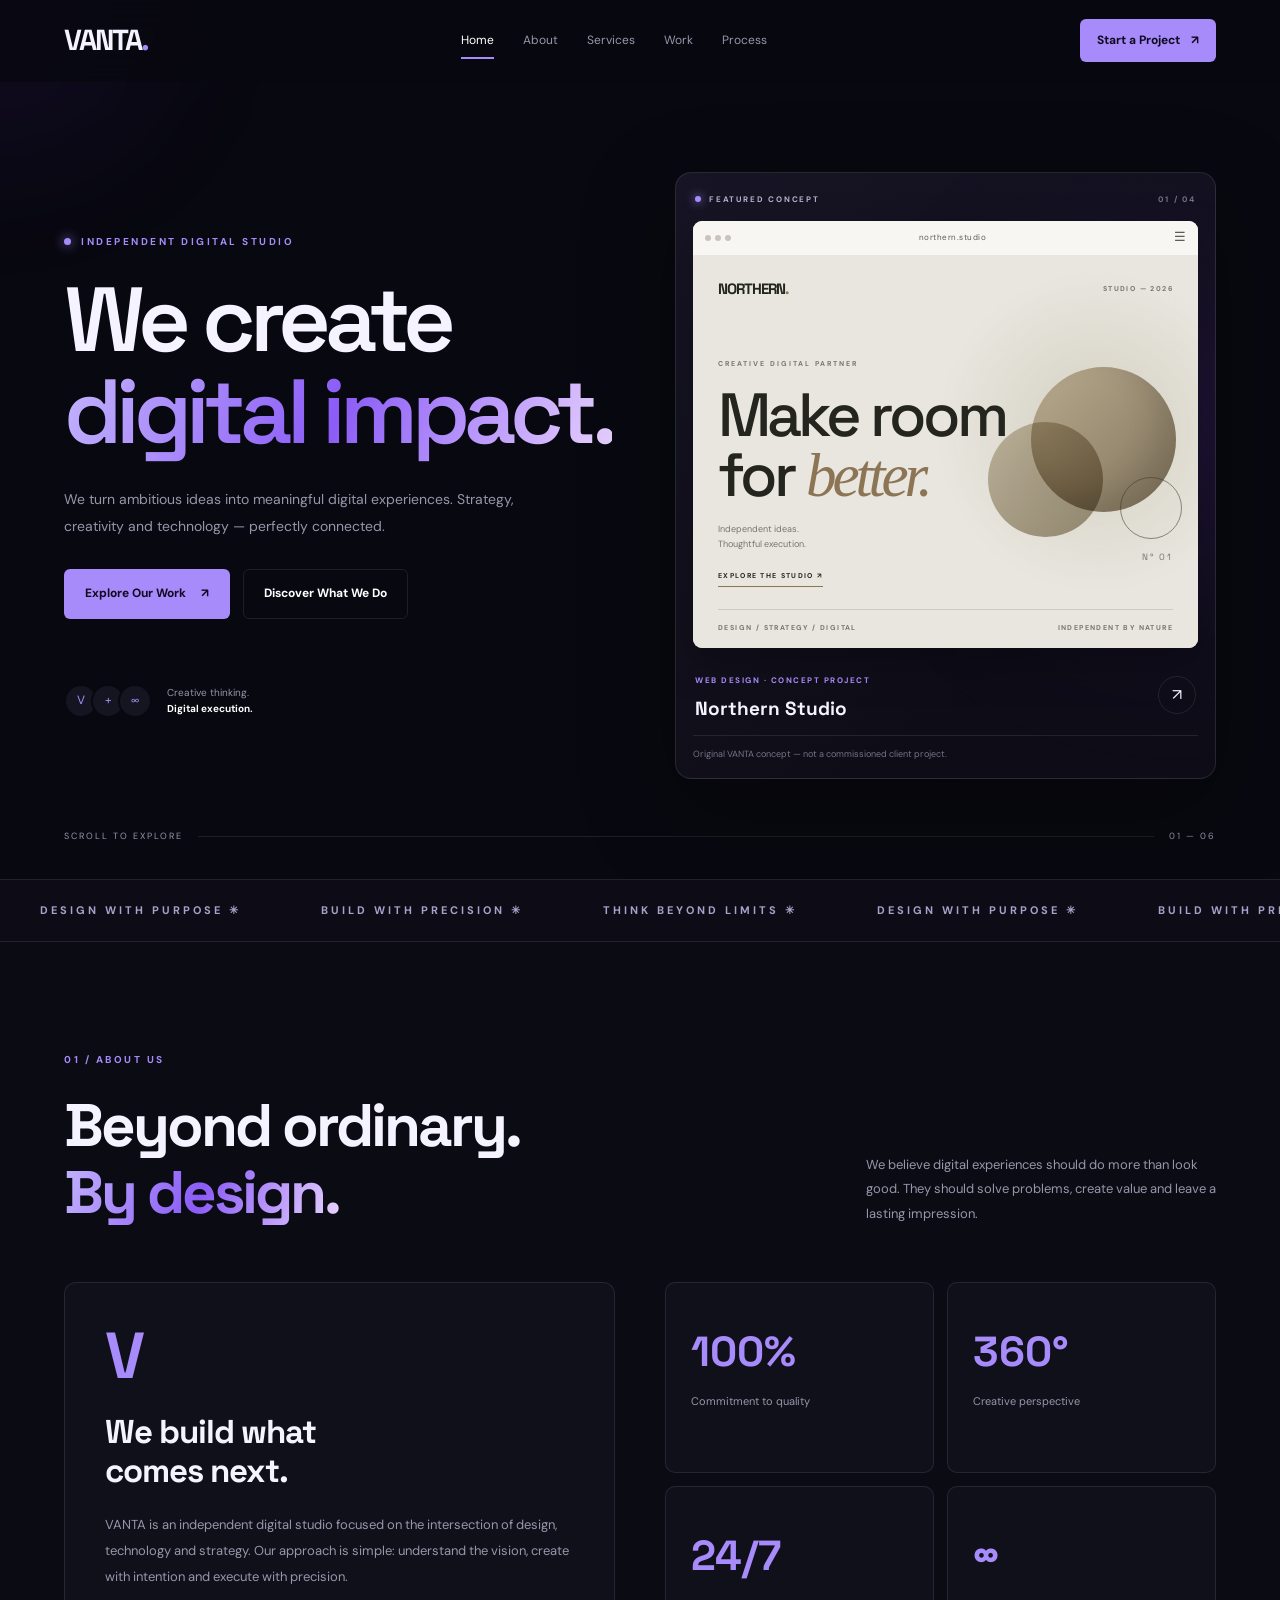
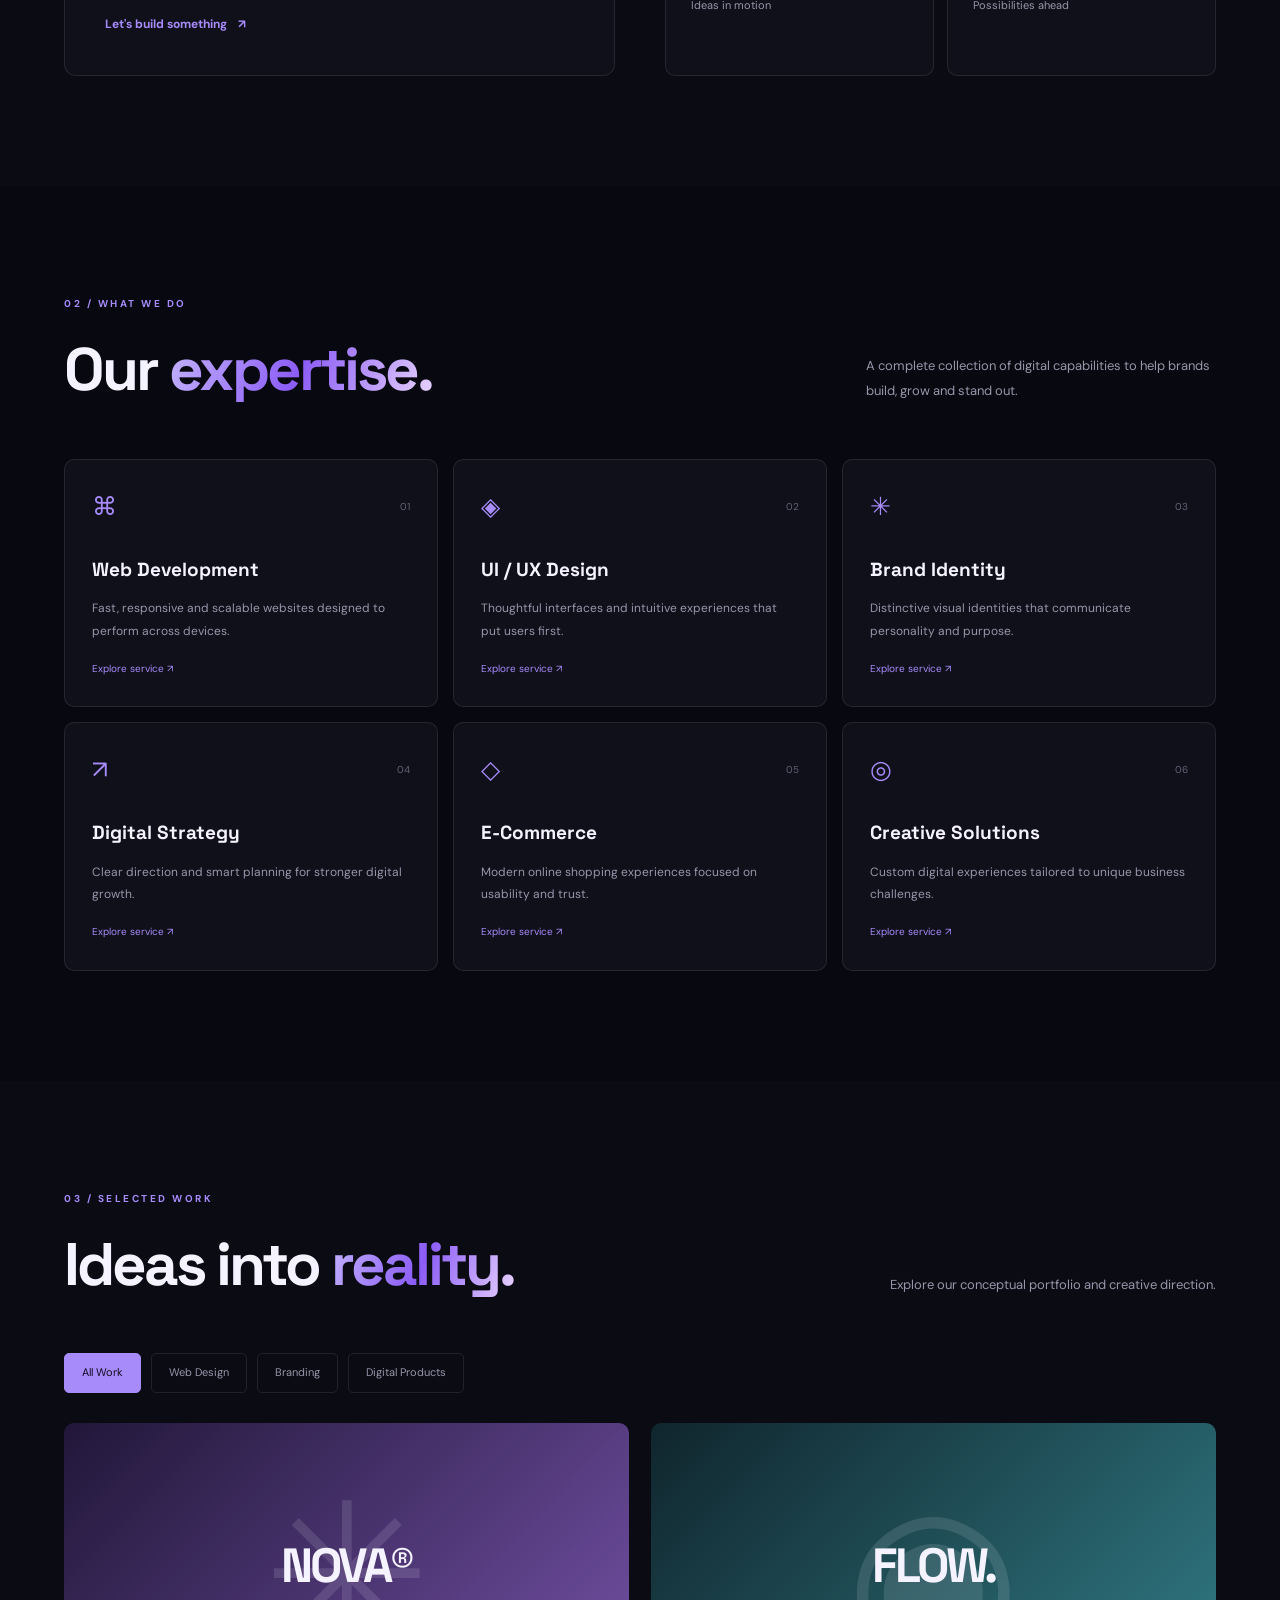
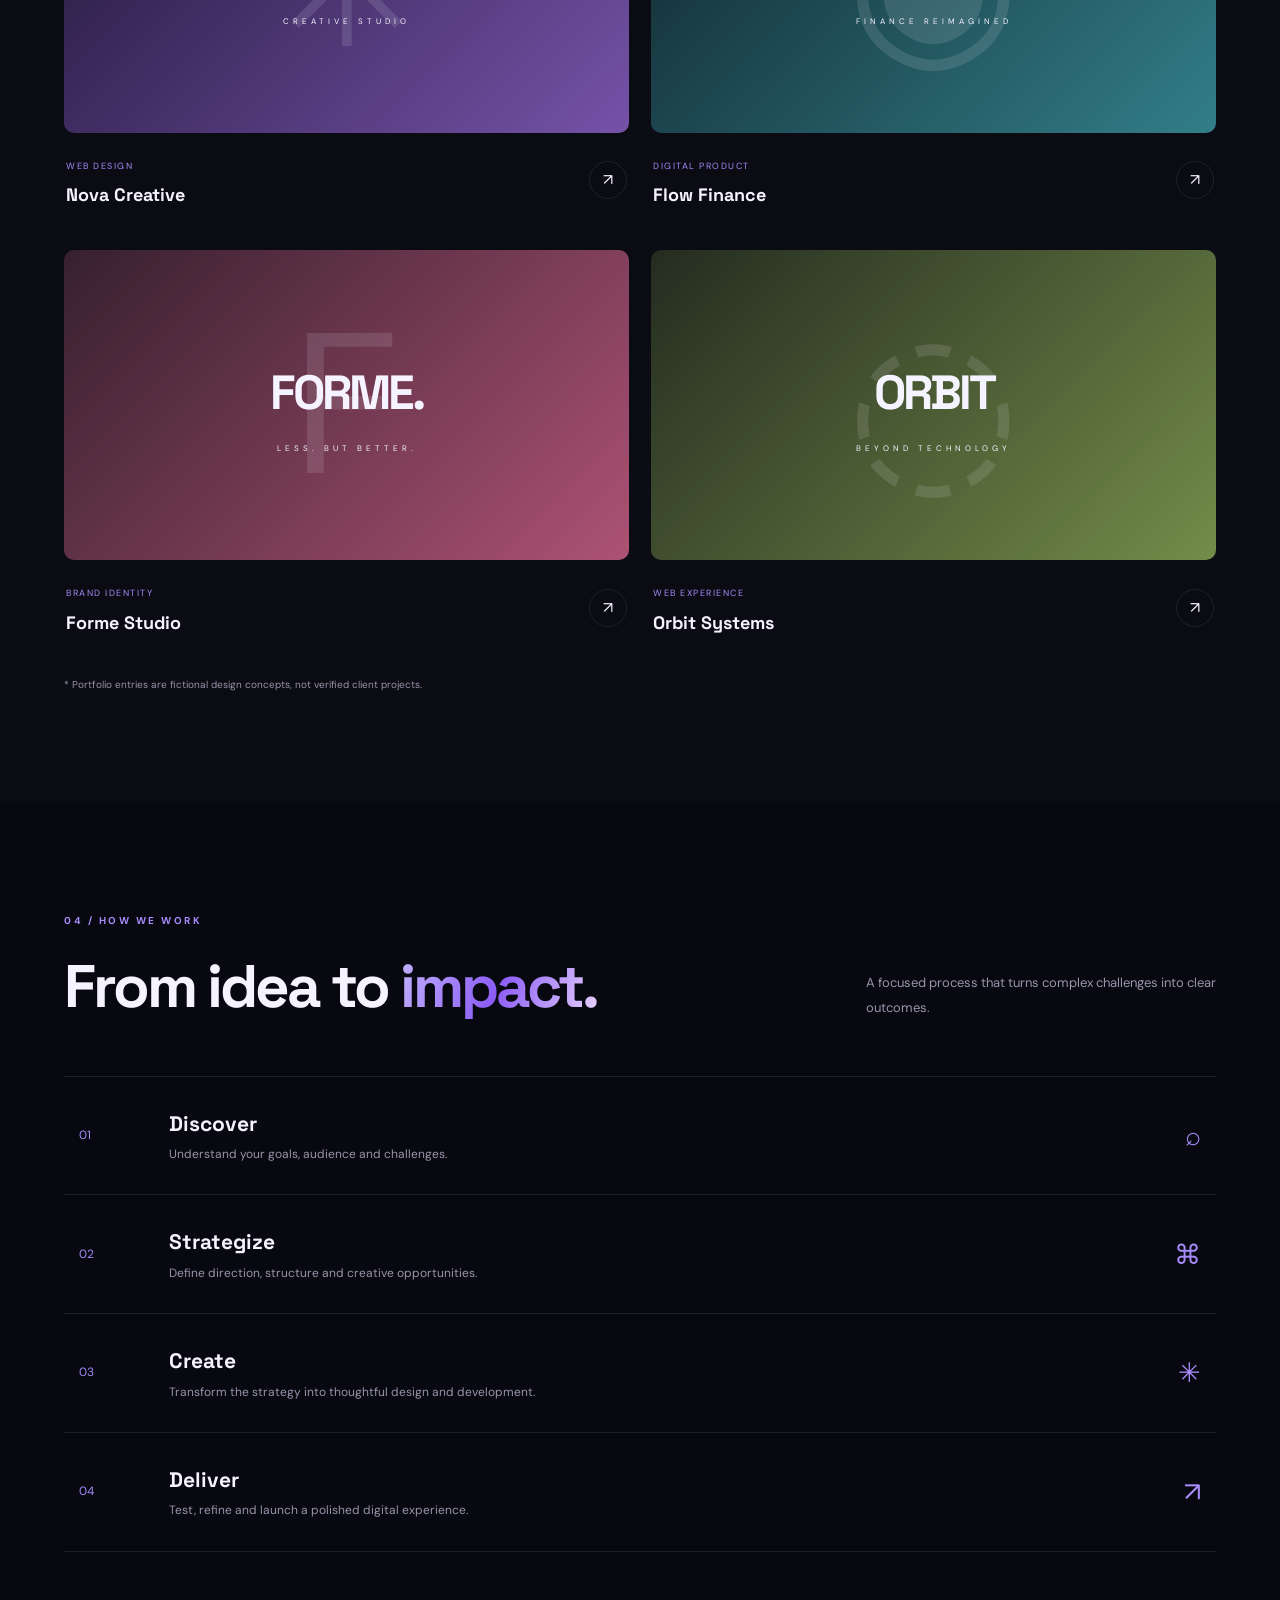
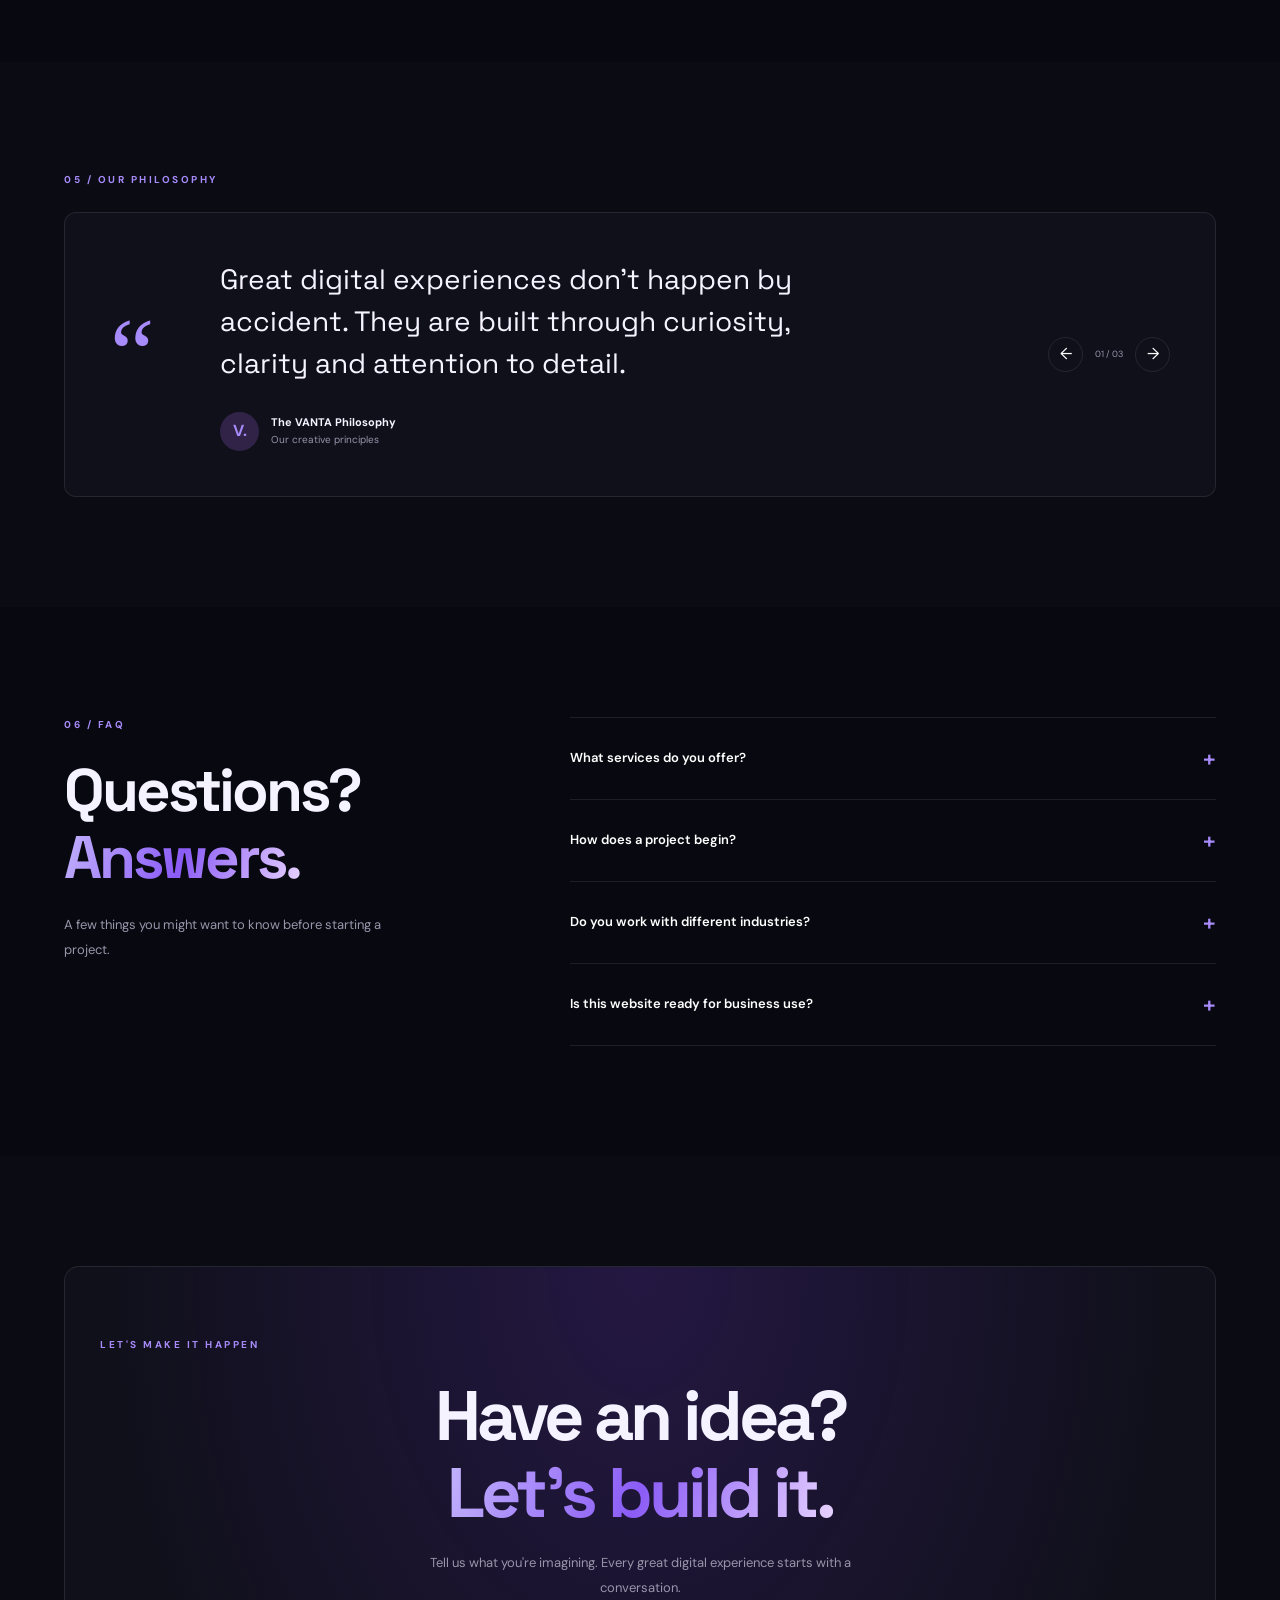
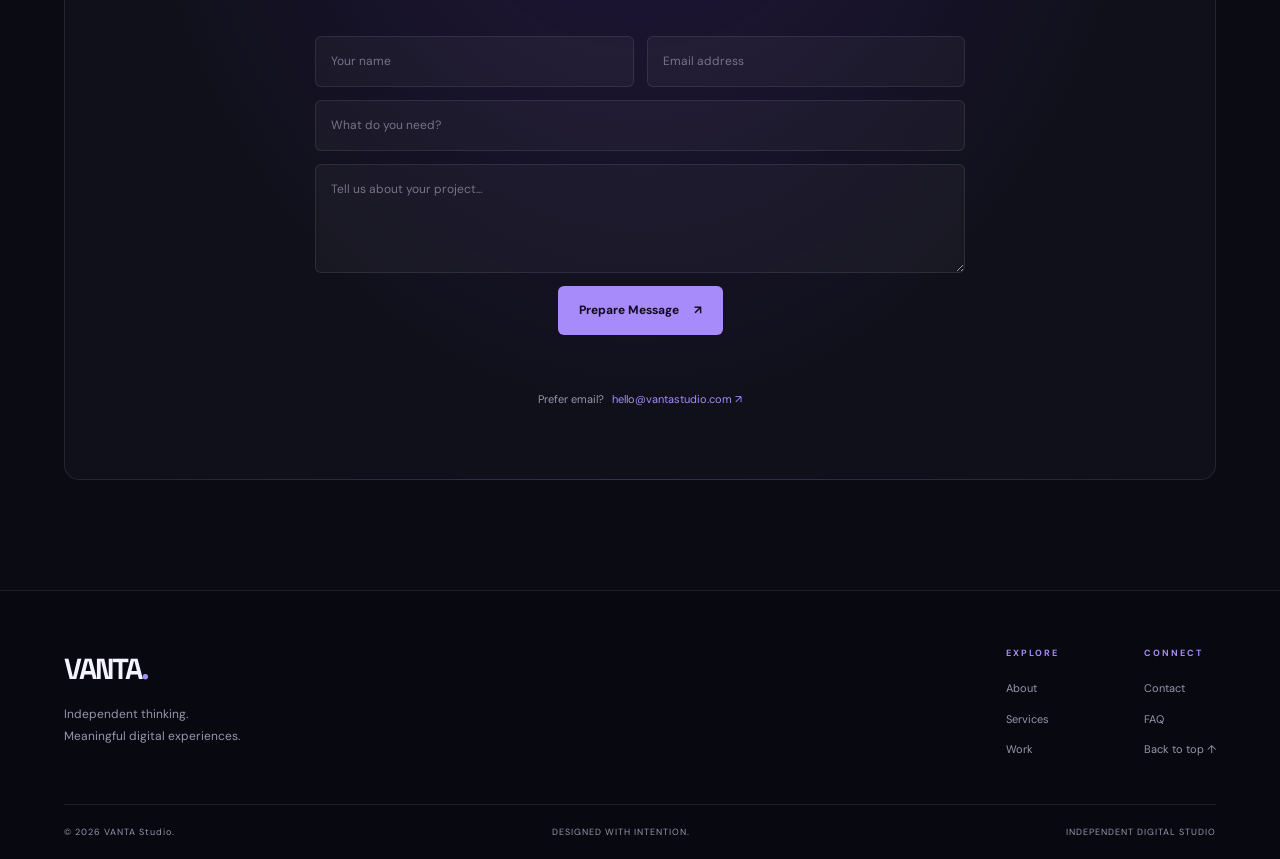
==== commit dadcde8f: "feat: add premium featured project showcase to hero section" ====
--- a/index.html
+++ b/index.html
@@ -7,27 +7,21 @@
   <meta name="theme-color" content="#080810">
   <meta name="description" content="VANTA Studio — Independent digital studio creating modern websites, brands and digital experiences.">
   <title>VANTA Studio — Digital Experiences</title>
-
   <link rel="preconnect" href="https://fonts.googleapis.com">
   <link rel="preconnect" href="https://fonts.gstatic.com" crossorigin>
   <link href="https://fonts.googleapis.com/css2?family=DM+Sans:wght@400;500;600;700;800&family=Space+Grotesk:wght@400;500;600;700&display=swap" rel="stylesheet">
   <link rel="stylesheet" href="style.css">
 </head>
-
 <body>
-
   <div class="scroll-progress" id="scrollProgress"></div>
   <div class="cursor-glow" id="cursorGlow"></div>
 
-  <!-- NAVIGATION -->
   <header class="header" id="header">
     <nav class="nav container">
       <a href="#home" class="logo">VANTA<span>.</span></a>
-
       <button class="menu-toggle" id="menuToggle" aria-label="Toggle navigation" aria-expanded="false">
         <span></span><span></span>
       </button>
-
       <div class="nav-menu" id="navMenu">
         <a href="#home" class="nav-link active">Home</a>
         <a href="#about" class="nav-link">About</a>
@@ -36,78 +30,86 @@
         <a href="#process" class="nav-link">Process</a>
         <a href="#contact" class="nav-link mobile-contact">Let's Talk ↗</a>
       </div>
-
       <a href="#contact" class="nav-button">Start a Project <span>↗</span></a>
     </nav>
   </header>
 
   <main>
-
     <!-- HERO -->
     <section class="hero section" id="home">
       <div class="hero-grid container">
-
         <div class="hero-content">
           <div class="eyebrow reveal">
             <span class="status-dot"></span>
             INDEPENDENT DIGITAL STUDIO
           </div>
-
           <h1 class="hero-title reveal">
             We create<br>
             <span class="gradient-text">digital impact.</span>
           </h1>
-
           <p class="hero-description reveal">
             We turn ambitious ideas into meaningful digital experiences.
             Strategy, creativity and technology — perfectly connected.
           </p>
-
           <div class="hero-actions reveal">
-            <a href="#work" class="button button-primary">
-              Explore Our Work <span>↗</span>
-            </a>
-            <a href="#services" class="button button-outline">
-              Discover What We Do
-            </a>
-          </div>
-
+            <a href="#work" class="button button-primary">Explore Our Work <span>↗</span></a>
+            <a href="#services" class="button button-outline">Discover What We Do</a>
+          </div>
           <div class="hero-bottom reveal">
-            <div class="avatar-stack">
-              <span>V</span><span>+</span><span>∞</span>
+            <div class="avatar-stack"><span>V</span><span>+</span><span>∞</span></div>
+            <p>Creative thinking.<br><strong>Digital execution.</strong></p>
+          </div>
+        </div>
+
+        <!-- NEW FEATURED PROJECT SHOWCASE -->
+        <div class="hero-showcase reveal">
+          <div class="showcase-topbar">
+            <span class="showcase-label"><i></i> FEATURED CONCEPT</span>
+            <span class="showcase-index">01 / 04</span>
+          </div>
+
+          <div class="showcase-window">
+            <div class="mock-browser">
+              <div class="browser-dots"><i></i><i></i><i></i></div>
+              <span>northern.studio</span>
+              <span class="browser-menu">☰</span>
             </div>
-            <p>Creative thinking.<br><strong>Digital execution.</strong></p>
-          </div>
-        </div>
-
-        <div class="hero-visual reveal">
-          <div class="visual-glow"></div>
-          <div class="visual-orbit orbit-one"></div>
-          <div class="visual-orbit orbit-two"></div>
-
-          <div class="visual-center">
-            <div class="center-symbol">V.</div>
-          </div>
-
-          <div class="floating-card floating-top">
-            <span class="mini-icon">✳</span>
+
+            <div class="northern-preview">
+              <div class="northern-nav">
+                <strong>NORTHERN<span>.</span></strong>
+                <span>STUDIO — 2026</span>
+              </div>
+              <div class="northern-content">
+                <span class="northern-kicker">CREATIVE DIGITAL PARTNER</span>
+                <h2>Make room<br>for <em>better.</em></h2>
+                <p>Independent ideas.<br>Thoughtful execution.</p>
+                <span class="northern-cta">EXPLORE THE STUDIO ↗</span>
+              </div>
+              <div class="northern-art">
+                <div class="northern-shape shape-one"></div>
+                <div class="northern-shape shape-two"></div>
+                <div class="northern-shape shape-three"></div>
+                <span>N° 01</span>
+              </div>
+              <div class="northern-bottom">
+                <span>DESIGN / STRATEGY / DIGITAL</span>
+                <span>INDEPENDENT BY NATURE</span>
+              </div>
+            </div>
+          </div>
+
+          <div class="showcase-caption">
             <div>
-              <strong>Creative Direction</strong>
-              <small>Ideas into reality</small>
+              <span class="showcase-category">WEB DESIGN · CONCEPT PROJECT</span>
+              <h3>Northern Studio</h3>
             </div>
-          </div>
-
-          <div class="floating-card floating-bottom">
-            <span class="mini-icon">↗</span>
-            <div>
-              <strong>Digital Innovation</strong>
-              <small>Built for tomorrow</small>
-            </div>
-          </div>
-
-          <div class="visual-caption">THINK DIFFERENT. BUILD BETTER.</div>
-        </div>
-
+            <a href="#work" aria-label="Explore selected work">↗</a>
+          </div>
+          <div class="showcase-disclaimer">
+            Original VANTA concept — not a commissioned client project.
+          </div>
+        </div>
       </div>
 
       <div class="hero-footer container">
@@ -132,131 +134,44 @@
     <!-- ABOUT -->
     <section class="section about-section" id="about">
       <div class="container">
-
         <div class="section-heading reveal">
           <div>
             <div class="eyebrow">01 / ABOUT US</div>
             <h2>Beyond ordinary.<br><span class="gradient-text">By design.</span></h2>
           </div>
-          <p class="heading-description">
-            We believe digital experiences should do more than look good.
-            They should solve problems, create value and leave a lasting impression.
-          </p>
-        </div>
-
+          <p class="heading-description">We believe digital experiences should do more than look good. They should solve problems, create value and leave a lasting impression.</p>
+        </div>
         <div class="about-grid">
           <div class="about-copy reveal">
             <div class="about-symbol">V</div>
             <h3>We build what<br>comes next.</h3>
-            <p>
-              VANTA is an independent digital studio focused on
-              the intersection of design, technology and strategy.
-              Our approach is simple: understand the vision,
-              create with intention and execute with precision.
-            </p>
+            <p>VANTA is an independent digital studio focused on the intersection of design, technology and strategy. Our approach is simple: understand the vision, create with intention and execute with precision.</p>
             <a href="#contact" class="text-link">Let's build something <span>↗</span></a>
           </div>
-
           <div class="stats-grid">
-            <div class="stat-card reveal">
-              <span class="stat-number" data-count="100">0</span><span class="stat-suffix">%</span>
-              <p>Commitment to quality</p>
-            </div>
-            <div class="stat-card reveal">
-              <span class="stat-number" data-count="360">0</span><span class="stat-suffix">°</span>
-              <p>Creative perspective</p>
-            </div>
-            <div class="stat-card reveal">
-              <span class="stat-number" data-count="24">0</span><span class="stat-suffix">/7</span>
-              <p>Ideas in motion</p>
-            </div>
-            <div class="stat-card reveal">
-              <span class="stat-number">∞</span>
-              <p>Possibilities ahead</p>
-            </div>
-          </div>
-        </div>
-
+            <div class="stat-card reveal"><span class="stat-number" data-count="100">0</span><span class="stat-suffix">%</span><p>Commitment to quality</p></div>
+            <div class="stat-card reveal"><span class="stat-number" data-count="360">0</span><span class="stat-suffix">°</span><p>Creative perspective</p></div>
+            <div class="stat-card reveal"><span class="stat-number" data-count="24">0</span><span class="stat-suffix">/7</span><p>Ideas in motion</p></div>
+            <div class="stat-card reveal"><span class="stat-number">∞</span><p>Possibilities ahead</p></div>
+          </div>
+        </div>
       </div>
     </section>
 
     <!-- SERVICES -->
     <section class="section services-section" id="services">
       <div class="container">
-
         <div class="section-heading reveal">
-          <div>
-            <div class="eyebrow">02 / WHAT WE DO</div>
-            <h2>Our <span class="gradient-text">expertise.</span></h2>
-          </div>
-          <p class="heading-description">
-            A complete collection of digital capabilities to help brands
-            build, grow and stand out.
-          </p>
-        </div>
-
+          <div><div class="eyebrow">02 / WHAT WE DO</div><h2>Our <span class="gradient-text">expertise.</span></h2></div>
+          <p class="heading-description">A complete collection of digital capabilities to help brands build, grow and stand out.</p>
+        </div>
         <div class="services-grid">
-
-          <article class="service-card reveal">
-            <div class="service-top">
-              <span class="service-icon">⌘</span>
-              <span class="service-number">01</span>
-            </div>
-            <h3>Web Development</h3>
-            <p>Fast, responsive and scalable websites designed to perform across devices.</p>
-            <a href="#contact" class="card-arrow">Explore service ↗</a>
-          </article>
-
-          <article class="service-card reveal">
-            <div class="service-top">
-              <span class="service-icon">◈</span>
-              <span class="service-number">02</span>
-            </div>
-            <h3>UI / UX Design</h3>
-            <p>Thoughtful interfaces and intuitive experiences that put users first.</p>
-            <a href="#contact" class="card-arrow">Explore service ↗</a>
-          </article>
-
-          <article class="service-card reveal">
-            <div class="service-top">
-              <span class="service-icon">✳</span>
-              <span class="service-number">03</span>
-            </div>
-            <h3>Brand Identity</h3>
-            <p>Distinctive visual identities that communicate personality and purpose.</p>
-            <a href="#contact" class="card-arrow">Explore service ↗</a>
-          </article>
-
-          <article class="service-card reveal">
-            <div class="service-top">
-              <span class="service-icon">↗</span>
-              <span class="service-number">04</span>
-            </div>
-            <h3>Digital Strategy</h3>
-            <p>Clear direction and smart planning for stronger digital growth.</p>
-            <a href="#contact" class="card-arrow">Explore service ↗</a>
-          </article>
-
-          <article class="service-card reveal">
-            <div class="service-top">
-              <span class="service-icon">◇</span>
-              <span class="service-number">05</span>
-            </div>
-            <h3>E-Commerce</h3>
-            <p>Modern online shopping experiences focused on usability and trust.</p>
-            <a href="#contact" class="card-arrow">Explore service ↗</a>
-          </article>
-
-          <article class="service-card reveal">
-            <div class="service-top">
-              <span class="service-icon">◎</span>
-              <span class="service-number">06</span>
-            </div>
-            <h3>Creative Solutions</h3>
-            <p>Custom digital experiences tailored to unique business challenges.</p>
-            <a href="#contact" class="card-arrow">Explore service ↗</a>
-          </article>
-
+          <article class="service-card reveal"><div class="service-top"><span class="service-icon">⌘</span><span class="service-number">01</span></div><h3>Web Development</h3><p>Fast, responsive and scalable websites designed to perform across devices.</p><a href="#contact" class="card-arrow">Explore service ↗</a></article>
+          <article class="service-card reveal"><div class="service-top"><span class="service-icon">◈</span><span class="service-number">02</span></div><h3>UI / UX Design</h3><p>Thoughtful interfaces and intuitive experiences that put users first.</p><a href="#contact" class="card-arrow">Explore service ↗</a></article>
+          <article class="service-card reveal"><div class="service-top"><span class="service-icon">✳</span><span class="service-number">03</span></div><h3>Brand Identity</h3><p>Distinctive visual identities that communicate personality and purpose.</p><a href="#contact" class="card-arrow">Explore service ↗</a></article>
+          <article class="service-card reveal"><div class="service-top"><span class="service-icon">↗</span><span class="service-number">04</span></div><h3>Digital Strategy</h3><p>Clear direction and smart planning for stronger digital growth.</p><a href="#contact" class="card-arrow">Explore service ↗</a></article>
+          <article class="service-card reveal"><div class="service-top"><span class="service-icon">◇</span><span class="service-number">05</span></div><h3>E-Commerce</h3><p>Modern online shopping experiences focused on usability and trust.</p><a href="#contact" class="card-arrow">Explore service ↗</a></article>
+          <article class="service-card reveal"><div class="service-top"><span class="service-icon">◎</span><span class="service-number">06</span></div><h3>Creative Solutions</h3><p>Custom digital experiences tailored to unique business challenges.</p><a href="#contact" class="card-arrow">Explore service ↗</a></article>
         </div>
       </div>
     </section>
@@ -264,74 +179,21 @@
     <!-- WORK -->
     <section class="section work-section" id="work">
       <div class="container">
-
         <div class="section-heading reveal">
-          <div>
-            <div class="eyebrow">03 / SELECTED WORK</div>
-            <h2>Ideas into <span class="gradient-text">reality.</span></h2>
-          </div>
-          <p class="heading-description">
-            Explore our conceptual portfolio and creative direction.
-          </p>
-        </div>
-
+          <div><div class="eyebrow">03 / SELECTED WORK</div><h2>Ideas into <span class="gradient-text">reality.</span></h2></div>
+          <p class="heading-description">Explore our conceptual portfolio and creative direction.</p>
+        </div>
         <div class="filter-buttons reveal">
           <button class="filter-btn active" data-filter="all">All Work</button>
           <button class="filter-btn" data-filter="web">Web Design</button>
           <button class="filter-btn" data-filter="brand">Branding</button>
           <button class="filter-btn" data-filter="product">Digital Products</button>
         </div>
-
         <div class="projects-grid">
-
-          <article class="project-card reveal" data-category="web">
-            <div class="project-art art-nova">
-              <span class="art-label">NOVA®</span>
-              <span class="art-subtitle">CREATIVE STUDIO</span>
-              <span class="art-shape">✳</span>
-            </div>
-            <div class="project-info">
-              <div><span>WEB DESIGN</span><h3>Nova Creative</h3></div>
-              <a href="#contact" aria-label="Discuss Nova Creative">↗</a>
-            </div>
-          </article>
-
-          <article class="project-card reveal" data-category="product">
-            <div class="project-art art-flow">
-              <span class="art-label">FLOW.</span>
-              <span class="art-subtitle">FINANCE REIMAGINED</span>
-              <span class="art-shape">◉</span>
-            </div>
-            <div class="project-info">
-              <div><span>DIGITAL PRODUCT</span><h3>Flow Finance</h3></div>
-              <a href="#contact" aria-label="Discuss Flow Finance">↗</a>
-            </div>
-          </article>
-
-          <article class="project-card reveal" data-category="brand">
-            <div class="project-art art-forme">
-              <span class="art-label">FORME.</span>
-              <span class="art-subtitle">LESS. BUT BETTER.</span>
-              <span class="art-shape">F</span>
-            </div>
-            <div class="project-info">
-              <div><span>BRAND IDENTITY</span><h3>Forme Studio</h3></div>
-              <a href="#contact" aria-label="Discuss Forme Studio">↗</a>
-            </div>
-          </article>
-
-          <article class="project-card reveal" data-category="web">
-            <div class="project-art art-orbit">
-              <span class="art-label">ORBIT</span>
-              <span class="art-subtitle">BEYOND TECHNOLOGY</span>
-              <span class="art-shape">◌</span>
-            </div>
-            <div class="project-info">
-              <div><span>WEB EXPERIENCE</span><h3>Orbit Systems</h3></div>
-              <a href="#contact" aria-label="Discuss Orbit Systems">↗</a>
-            </div>
-          </article>
-
+          <article class="project-card reveal" data-category="web"><div class="project-art art-nova"><span class="art-label">NOVA®</span><span class="art-subtitle">CREATIVE STUDIO</span><span class="art-shape">✳</span></div><div class="project-info"><div><span>WEB DESIGN</span><h3>Nova Creative</h3></div><a href="#contact" aria-label="Discuss Nova Creative">↗</a></div></article>
+          <article class="project-card reveal" data-category="product"><div class="project-art art-flow"><span class="art-label">FLOW.</span><span class="art-subtitle">FINANCE REIMAGINED</span><span class="art-shape">◉</span></div><div class="project-info"><div><span>DIGITAL PRODUCT</span><h3>Flow Finance</h3></div><a href="#contact" aria-label="Discuss Flow Finance">↗</a></div></article>
+          <article class="project-card reveal" data-category="brand"><div class="project-art art-forme"><span class="art-label">FORME.</span><span class="art-subtitle">LESS. BUT BETTER.</span><span class="art-shape">F</span></div><div class="project-info"><div><span>BRAND IDENTITY</span><h3>Forme Studio</h3></div><a href="#contact" aria-label="Discuss Forme Studio">↗</a></div></article>
+          <article class="project-card reveal" data-category="web"><div class="project-art art-orbit"><span class="art-label">ORBIT</span><span class="art-subtitle">BEYOND TECHNOLOGY</span><span class="art-shape">◌</span></div><div class="project-info"><div><span>WEB EXPERIENCE</span><h3>Orbit Systems</h3></div><a href="#contact" aria-label="Discuss Orbit Systems">↗</a></div></article>
         </div>
         <p class="portfolio-note">* Portfolio entries are fictional design concepts, not verified client projects.</p>
       </div>
@@ -340,62 +202,27 @@
     <!-- PROCESS -->
     <section class="section process-section" id="process">
       <div class="container">
-        <div class="section-heading reveal">
-          <div>
-            <div class="eyebrow">04 / HOW WE WORK</div>
-            <h2>From idea to <span class="gradient-text">impact.</span></h2>
-          </div>
-          <p class="heading-description">
-            A focused process that turns complex challenges into clear outcomes.
-          </p>
-        </div>
-
+        <div class="section-heading reveal"><div><div class="eyebrow">04 / HOW WE WORK</div><h2>From idea to <span class="gradient-text">impact.</span></h2></div><p class="heading-description">A focused process that turns complex challenges into clear outcomes.</p></div>
         <div class="process-list">
-          <div class="process-item reveal">
-            <span class="process-index">01</span>
-            <div><h3>Discover</h3><p>Understand your goals, audience and challenges.</p></div>
-            <span class="process-icon">⌕</span>
-          </div>
-          <div class="process-item reveal">
-            <span class="process-index">02</span>
-            <div><h3>Strategize</h3><p>Define direction, structure and creative opportunities.</p></div>
-            <span class="process-icon">⌘</span>
-          </div>
-          <div class="process-item reveal">
-            <span class="process-index">03</span>
-            <div><h3>Create</h3><p>Transform the strategy into thoughtful design and development.</p></div>
-            <span class="process-icon">✳</span>
-          </div>
-          <div class="process-item reveal">
-            <span class="process-index">04</span>
-            <div><h3>Deliver</h3><p>Test, refine and launch a polished digital experience.</p></div>
-            <span class="process-icon">↗</span>
-          </div>
-        </div>
-      </div>
-    </section>
-
-    <!-- TESTIMONIALS -->
+          <div class="process-item reveal"><span class="process-index">01</span><div><h3>Discover</h3><p>Understand your goals, audience and challenges.</p></div><span class="process-icon">⌕</span></div>
+          <div class="process-item reveal"><span class="process-index">02</span><div><h3>Strategize</h3><p>Define direction, structure and creative opportunities.</p></div><span class="process-icon">⌘</span></div>
+          <div class="process-item reveal"><span class="process-index">03</span><div><h3>Create</h3><p>Transform the strategy into thoughtful design and development.</p></div><span class="process-icon">✳</span></div>
+          <div class="process-item reveal"><span class="process-index">04</span><div><h3>Deliver</h3><p>Test, refine and launch a polished digital experience.</p></div><span class="process-icon">↗</span></div>
+        </div>
+      </div>
+    </section>
+
+    <!-- PHILOSOPHY -->
     <section class="section testimonial-section" id="testimonials">
       <div class="container">
         <div class="eyebrow reveal">05 / OUR PHILOSOPHY</div>
         <div class="testimonial-card reveal">
           <span class="quote-mark">“</span>
           <div class="testimonial-content">
-            <p id="testimonialText">
-              Great digital experiences don't happen by accident.
-              They are built through curiosity, clarity and attention to detail.
-            </p>
-            <div class="testimonial-author">
-              <div class="author-avatar">V.</div>
-              <div><strong id="testimonialName">The VANTA Philosophy</strong><small id="testimonialRole">Our creative principles</small></div>
-            </div>
-          </div>
-          <div class="slider-controls">
-            <button id="prevTestimonial" aria-label="Previous slide">←</button>
-            <span id="slideNumber">01 / 03</span>
-            <button id="nextTestimonial" aria-label="Next slide">→</button>
-          </div>
+            <p id="testimonialText">Great digital experiences don't happen by accident. They are built through curiosity, clarity and attention to detail.</p>
+            <div class="testimonial-author"><div class="author-avatar">V.</div><div><strong id="testimonialName">The VANTA Philosophy</strong><small id="testimonialRole">Our creative principles</small></div></div>
+          </div>
+          <div class="slider-controls"><button id="prevTestimonial" aria-label="Previous slide">←</button><span id="slideNumber">01 / 03</span><button id="nextTestimonial" aria-label="Next slide">→</button></div>
         </div>
       </div>
     </section>
@@ -403,39 +230,12 @@
     <!-- FAQ -->
     <section class="section faq-section" id="faq">
       <div class="container faq-grid">
-        <div class="reveal">
-          <div class="eyebrow">06 / FAQ</div>
-          <h2>Questions?<br><span class="gradient-text">Answers.</span></h2>
-          <p class="heading-description">
-            A few things you might want to know before starting a project.
-          </p>
-        </div>
-
+        <div class="reveal"><div class="eyebrow">06 / FAQ</div><h2>Questions?<br><span class="gradient-text">Answers.</span></h2><p class="heading-description">A few things you might want to know before starting a project.</p></div>
         <div class="faq-list reveal">
-          <div class="faq-item">
-            <button class="faq-question" aria-expanded="false">
-              What services do you offer?<span>+</span>
-            </button>
-            <div class="faq-answer"><p>We focus on web development, UI/UX design, branding, e-commerce and digital strategy.</p></div>
-          </div>
-          <div class="faq-item">
-            <button class="faq-question" aria-expanded="false">
-              How does a project begin?<span>+</span>
-            </button>
-            <div class="faq-answer"><p>Start with a message describing your idea. We can then discuss the scope, goals and potential next steps.</p></div>
-          </div>
-          <div class="faq-item">
-            <button class="faq-question" aria-expanded="false">
-              Do you work with different industries?<span>+</span>
-            </button>
-            <div class="faq-answer"><p>Our digital approach can adapt to different industries, business sizes and project requirements.</p></div>
-          </div>
-          <div class="faq-item">
-            <button class="faq-question" aria-expanded="false">
-              Is this website ready for business use?<span>+</span>
-            </button>
-            <div class="faq-answer"><p>This is a frontend prototype. Real business use requires verified project information, a working contact backend, and final production testing.</p></div>
-          </div>
+          <div class="faq-item"><button class="faq-question" aria-expanded="false">What services do you offer?<span>+</span></button><div class="faq-answer"><p>We focus on web development, UI/UX design, branding, e-commerce and digital strategy.</p></div></div>
+          <div class="faq-item"><button class="faq-question" aria-expanded="false">How does a project begin?<span>+</span></button><div class="faq-answer"><p>Start with a message describing your idea. We can then discuss the scope, goals and potential next steps.</p></div></div>
+          <div class="faq-item"><button class="faq-question" aria-expanded="false">Do you work with different industries?<span>+</span></button><div class="faq-answer"><p>Our digital approach can adapt to different industries, business sizes and project requirements.</p></div></div>
+          <div class="faq-item"><button class="faq-question" aria-expanded="false">Is this website ready for business use?<span>+</span></button><div class="faq-answer"><p>This is a frontend prototype. Real business use requires verified project information, a working contact backend, and final production testing.</p></div></div>
         </div>
       </div>
     </section>
@@ -447,53 +247,33 @@
           <div class="eyebrow">LET'S MAKE IT HAPPEN</div>
           <h2>Have an idea?<br><span class="gradient-text">Let's build it.</span></h2>
           <p>Tell us what you're imagining. Every great digital experience starts with a conversation.</p>
-
           <form id="contactForm" class="contact-form">
-            <div class="form-row">
-              <input type="text" id="contactName" placeholder="Your name" required>
-              <input type="email" id="contactEmail" placeholder="Email address" required>
-            </div>
+            <div class="form-row"><input type="text" id="contactName" placeholder="Your name" required><input type="email" id="contactEmail" placeholder="Email address" required></div>
             <input type="text" id="contactSubject" placeholder="What do you need?">
             <textarea id="contactMessage" rows="4" placeholder="Tell us about your project..." required></textarea>
-            <button type="submit" class="button button-primary">
-              Prepare Message <span>↗</span>
-            </button>
+            <button type="submit" class="button button-primary">Prepare Message <span>↗</span></button>
             <p class="form-status" id="formStatus" aria-live="polite"></p>
           </form>
-
-          <div class="contact-direct">
-            <span>Prefer email?</span>
-            <a href="mailto:hello@vantastudio.com">hello@vantastudio.com ↗</a>
-          </div>
-        </div>
-      </div>
-    </section>
-
+          <div class="contact-direct"><span>Prefer email?</span><a href="mailto:hello@vantastudio.com">hello@vantastudio.com ↗</a></div>
+        </div>
+      </div>
+    </section>
   </main>
 
-  <!-- FOOTER -->
   <footer class="footer">
     <div class="container">
       <div class="footer-main">
-        <div>
-          <a href="#home" class="logo">VANTA<span>.</span></a>
-          <p>Independent thinking.<br>Meaningful digital experiences.</p>
-        </div>
+        <div><a href="#home" class="logo">VANTA<span>.</span></a><p>Independent thinking.<br>Meaningful digital experiences.</p></div>
         <div class="footer-links">
           <div><strong>EXPLORE</strong><a href="#about">About</a><a href="#services">Services</a><a href="#work">Work</a></div>
           <div><strong>CONNECT</strong><a href="#contact">Contact</a><a href="#faq">FAQ</a><a href="#home">Back to top ↑</a></div>
         </div>
       </div>
-      <div class="footer-bottom">
-        <span>© <span id="currentYear">2026</span> VANTA Studio.</span>
-        <span>DESIGNED WITH INTENTION.</span>
-        <span>INDEPENDENT DIGITAL STUDIO</span>
-      </div>
+      <div class="footer-bottom"><span>© <span id="currentYear">2026</span> VANTA Studio.</span><span>DESIGNED WITH INTENTION.</span><span>INDEPENDENT DIGITAL STUDIO</span></div>
     </div>
   </footer>
 
   <button class="back-top" id="backTop" aria-label="Back to top">↑</button>
-
   <script src="script.js"></script>
 </body>
 </html>
--- a/style.css
+++ b/style.css
@@ -13,16 +13,9 @@
   --container: 1160px;
 }
 
-* {
-  margin: 0;
-  padding: 0;
-  box-sizing: border-box;
-}
-
-html {
-  scroll-behavior: smooth;
-  scroll-padding-top: 90px;
-}
+* { margin: 0; padding: 0; box-sizing: border-box; }
+
+html { scroll-behavior: smooth; scroll-padding-top: 90px; }
 
 body {
   background: var(--bg);
@@ -32,1238 +25,617 @@
   line-height: 1.6;
 }
 
-body.menu-open {
-  overflow: hidden;
-}
-
-a {
-  text-decoration: none;
-  color: inherit;
-}
-
-button, input, textarea {
-  font: inherit;
-}
-
-button {
-  cursor: pointer;
-}
-
-.container {
-  width: min(var(--container), 90%);
-  margin: auto;
-}
-
-.section {
-  padding: 110px 0;
-  position: relative;
-}
+body.menu-open { overflow: hidden; }
+a { text-decoration: none; color: inherit; }
+button, input, textarea { font: inherit; }
+button { cursor: pointer; }
+
+.container { width: min(var(--container), 90%); margin: auto; }
+.section { padding: 110px 0; position: relative; }
 
 .gradient-text {
-  background: linear-gradient(110deg, #c4b5fd, #8b5cf6 50%, #e9d5ff);
+  background: linear-gradient(110deg,#c4b5fd,#8b5cf6 50%,#e9d5ff);
   -webkit-background-clip: text;
   background-clip: text;
   color: transparent;
 }
 
-/* SCROLL PROGRESS */
+/* SCROLL AND CURSOR */
 
 .scroll-progress {
-  height: 3px;
-  width: 0;
-  position: fixed;
-  top: 0;
-  left: 0;
-  z-index: 200;
-  background: linear-gradient(90deg, #7c3aed, #c4b5fd);
-}
-
-/* CURSOR */
+  height: 3px; width: 0; position: fixed; top: 0; left: 0;
+  z-index: 200; background: linear-gradient(90deg,#7c3aed,#c4b5fd);
+}
 
 .cursor-glow {
-  position: fixed;
-  width: 300px;
-  height: 300px;
+  position: fixed; width: 300px; height: 300px; border-radius: 50%;
+  background: rgba(124,58,237,.08); filter: blur(75px);
+  pointer-events: none; z-index: -1; transform: translate(-50%,-50%);
+}
+
+/* HEADER */
+
+.header {
+  height: 82px; position: sticky; top: 0; z-index: 100;
+  background: rgba(8,8,16,.78); backdrop-filter: blur(18px);
+  border-bottom: 1px solid transparent; transition: .3s;
+}
+
+.header.scrolled { border-color: var(--border); box-shadow: 0 8px 35px rgba(0,0,0,.2); }
+.nav { height: 100%; display: flex; align-items: center; justify-content: space-between; }
+
+.logo {
+  font-family: var(--heading); font-size: 29px; font-weight: 700;
+  letter-spacing: -2px;
+}
+.logo span { color: var(--accent); }
+
+.nav-menu { display: flex; align-items: center; gap: 29px; }
+.nav-link { color: var(--muted); font-size: 12px; transition: color .3s; position: relative; }
+.nav-link:hover, .nav-link.active { color: white; }
+
+.nav-link.active::after {
+  content: ""; position: absolute; left: 0; bottom: -9px;
+  width: 100%; height: 2px; background: var(--accent);
+}
+
+.nav-button {
+  background: var(--accent); color: #100a20; padding: 12px 17px;
+  border-radius: 6px; font-size: 12px; font-weight: 700; transition: .3s;
+}
+.nav-button:hover { background: #c4b5fd; transform: translateY(-2px); }
+.nav-button span { margin-left: 8px; }
+
+.menu-toggle { display: none; background: none; border: 0; width: 32px; padding: 7px 0; }
+.menu-toggle span { display: block; height: 2px; width: 25px; background: white; margin: 6px 0; transition: .3s; }
+.menu-toggle.active span:first-child { transform: translateY(4px) rotate(45deg); }
+.menu-toggle.active span:last-child { transform: translateY(-4px) rotate(-45deg); }
+.mobile-contact { display: none; }
+
+/* EYEBROW */
+
+.eyebrow {
+  display: flex; align-items: center; gap: 10px;
+  font-size: 10px; font-weight: 700; color: var(--accent);
+  letter-spacing: 2.5px; margin-bottom: 24px;
+}
+
+.status-dot {
+  width: 7px; height: 7px; background: #a78bfa;
+  border-radius: 50%; box-shadow: 0 0 12px #a78bfa;
+  animation: pulse 2s infinite;
+}
+
+@keyframes pulse { 50% { opacity: .35; box-shadow: 0 0 2px #a78bfa; } }
+
+/* HERO */
+
+.hero { padding: 90px 0 35px; min-height: 690px; overflow: hidden; }
+
+.hero-grid {
+  display: grid; grid-template-columns: 1.02fr .98fr;
+  gap: 48px; align-items: center; min-height: 550px;
+}
+
+.hero-title {
+  font-family: var(--heading); font-size: clamp(55px,7.2vw,91px);
+  line-height: 1.02; letter-spacing: -6px; font-weight: 600;
+}
+
+.hero-description {
+  color: var(--muted); font-size: 14px; line-height: 1.9;
+  max-width: 450px; margin: 27px 0 30px;
+}
+
+.hero-actions { display: flex; gap: 13px; flex-wrap: wrap; }
+
+.button {
+  border: 1px solid transparent; display: inline-flex;
+  align-items: center; justify-content: center; gap: 15px;
+  padding: 14px 20px; border-radius: 6px; font-size: 12px;
+  font-weight: 700; transition: .3s ease;
+}
+
+.button-primary { color: #110a20; background: var(--accent); }
+.button-primary:hover {
+  background: #c4b5fd; transform: translateY(-4px);
+  box-shadow: 0 12px 30px rgba(139,92,246,.2);
+}
+
+.button-outline { border-color: var(--border); color: white; }
+.button-outline:hover { border-color: var(--accent); transform: translateY(-3px); }
+
+.hero-bottom { display: flex; align-items: center; gap: 15px; margin-top: 65px; }
+.avatar-stack { display: flex; }
+
+.avatar-stack span {
+  width: 34px; height: 34px; display: grid; place-items: center;
+  border-radius: 50%; background: var(--surface-2);
+  border: 2px solid var(--bg); margin-left: -7px;
+  font-size: 12px; color: var(--accent);
+}
+.avatar-stack span:first-child { margin-left: 0; }
+.hero-bottom p { color: var(--muted); font-size: 10px; line-height: 1.6; }
+.hero-bottom strong { color: white; }
+
+/* NEW HERO PROJECT SHOWCASE */
+
+.hero-showcase {
+  position: relative;
+  padding: 17px;
+  border: 1px solid rgba(255,255,255,.1);
+  border-radius: 16px;
+  background: linear-gradient(145deg,#171525,#0e0d17 75%);
+  box-shadow: 0 30px 90px rgba(0,0,0,.35);
+  overflow: hidden;
+}
+
+.hero-showcase::before {
+  content: "";
+  position: absolute;
+  width: 280px;
+  height: 280px;
   border-radius: 50%;
-  background: rgba(124,58,237,.08);
-  filter: blur(75px);
+  background: rgba(124,58,237,.17);
+  filter: blur(100px);
+  top: 20%;
+  right: -100px;
   pointer-events: none;
-  z-index: -1;
-  transform: translate(-50%,-50%);
-}
-
-/* HEADER */
-
-.header {
-  height: 82px;
-  position: sticky;
-  top: 0;
-  z-index: 100;
-  background: rgba(8,8,16,.78);
-  backdrop-filter: blur(18px);
-  border-bottom: 1px solid transparent;
-  transition: .3s;
-}
-
-.header.scrolled {
-  border-color: var(--border);
-  box-shadow: 0 8px 35px rgba(0,0,0,.2);
-}
-
-.nav {
-  height: 100%;
+}
+
+.showcase-topbar {
+  position: relative;
+  z-index: 2;
   display: flex;
   align-items: center;
   justify-content: space-between;
-}
-
-.logo {
-  font-family: var(--heading);
-  font-size: 29px;
+  padding: 3px 2px 15px;
+}
+
+.showcase-label,.showcase-index {
+  font-size: 8px;
+  letter-spacing: 1.8px;
+  color: #b9b2ce;
   font-weight: 700;
-  letter-spacing: -2px;
-}
-
-.logo span {
-  color: var(--accent);
-}
-
-.nav-menu {
+}
+
+.showcase-label { display: flex; align-items: center; gap: 8px; }
+
+.showcase-label i {
+  width: 6px;
+  height: 6px;
+  border-radius: 50%;
+  background: #a78bfa;
+  box-shadow: 0 0 10px #a78bfa;
+}
+
+.showcase-index { color: #777187; }
+
+.showcase-window {
+  position: relative;
+  z-index: 1;
+  overflow: hidden;
+  border-radius: 9px;
+  background: #e9e6df;
+  box-shadow: 0 15px 40px rgba(0,0,0,.25);
+}
+
+.mock-browser {
+  height: 34px;
+  padding: 0 12px;
   display: flex;
   align-items: center;
-  gap: 29px;
-}
-
-.nav-link {
-  color: var(--muted);
-  font-size: 12px;
-  transition: color .3s;
-  position: relative;
-}
-
-.nav-link:hover,
-.nav-link.active {
-  color: white;
-}
-
-.nav-link.active::after {
-  content: "";
-  position: absolute;
-  left: 0;
-  bottom: -9px;
-  width: 100%;
-  height: 2px;
-  background: var(--accent);
-}
-
-.nav-button {
-  background: var(--accent);
-  color: #100a20;
-  padding: 12px 17px;
-  border-radius: 6px;
-  font-size: 12px;
-  font-weight: 700;
-  transition: .3s;
-}
-
-.nav-button:hover {
-  background: #c4b5fd;
-  transform: translateY(-2px);
-}
-
-.nav-button span {
-  margin-left: 8px;
-}
-
-.menu-toggle {
-  display: none;
-  background: none;
-  border: 0;
-  width: 32px;
-  padding: 7px 0;
-}
-
-.menu-toggle span {
-  display: block;
-  height: 2px;
-  width: 25px;
-  background: white;
-  margin: 6px 0;
-  transition: .3s;
-}
-
-.menu-toggle.active span:first-child {
-  transform: translateY(4px) rotate(45deg);
-}
-
-.menu-toggle.active span:last-child {
-  transform: translateY(-4px) rotate(-45deg);
-}
-
-.mobile-contact {
-  display: none;
-}
-
-/* EYEBROW */
-
-.eyebrow {
-  display: flex;
-  align-items: center;
-  gap: 10px;
-  font-size: 10px;
-  font-weight: 700;
-  color: var(--accent);
-  letter-spacing: 2.5px;
-  margin-bottom: 24px;
-}
-
-.status-dot {
-  width: 7px;
-  height: 7px;
-  background: #a78bfa;
-  border-radius: 50%;
-  box-shadow: 0 0 12px #a78bfa;
-  animation: pulse 2s infinite;
-}
-
-@keyframes pulse {
-  50% { opacity: .35; box-shadow: 0 0 2px #a78bfa; }
-}
-
-/* HERO */
-
-.hero {
-  padding: 90px 0 35px;
-  min-height: 690px;
-  overflow: hidden;
-}
-
-.hero-grid {
-  display: grid;
-  grid-template-columns: 1.05fr .95fr;
-  gap: 50px;
-  align-items: center;
-  min-height: 550px;
-}
-
-.hero-title {
-  font-family: var(--heading);
-  font-size: clamp(55px,7.2vw,91px);
-  line-height: 1.02;
-  letter-spacing: -6px;
-  font-weight: 600;
-}
-
-.hero-description {
-  color: var(--muted);
-  font-size: 14px;
-  line-height: 1.9;
-  max-width: 450px;
-  margin: 27px 0 30px;
-}
-
-.hero-actions {
-  display: flex;
-  gap: 13px;
-  flex-wrap: wrap;
-}
-
-.button {
-  border: 1px solid transparent;
-  display: inline-flex;
-  align-items: center;
-  justify-content: center;
-  gap: 15px;
-  padding: 14px 20px;
-  border-radius: 6px;
-  font-size: 12px;
-  font-weight: 700;
-  transition: .3s ease;
-}
-
-.button-primary {
-  color: #110a20;
-  background: var(--accent);
-}
-
-.button-primary:hover {
-  background: #c4b5fd;
-  transform: translateY(-4px);
-  box-shadow: 0 12px 30px rgba(139,92,246,.2);
-}
-
-.button-outline {
-  border-color: var(--border);
-  color: white;
-}
-
-.button-outline:hover {
-  border-color: var(--accent);
-  transform: translateY(-3px);
-}
-
-.hero-bottom {
-  display: flex;
-  align-items: center;
-  gap: 15px;
-  margin-top: 65px;
-}
-
-.avatar-stack {
-  display: flex;
-}
-
-.avatar-stack span {
-  width: 34px;
-  height: 34px;
-  display: grid;
-  place-items: center;
-  border-radius: 50%;
-  background: var(--surface-2);
-  border: 2px solid var(--bg);
-  margin-left: -7px;
-  font-size: 12px;
-  color: var(--accent);
-}
-
-.avatar-stack span:first-child {
-  margin-left: 0;
-}
-
-.hero-bottom p {
-  color: var(--muted);
-  font-size: 10px;
-  line-height: 1.6;
-}
-
-.hero-bottom strong {
-  color: white;
-}
-
-/* HERO VISUAL */
-
-.hero-visual {
-  height: 450px;
-  position: relative;
-  display: grid;
-  place-items: center;
-  overflow: hidden;
-  border: 1px solid var(--border);
-  border-radius: 20px;
+  justify-content: space-between;
+  background: #f7f6f2;
+  color: #5f5c58;
+  font-size: 8px;
+  letter-spacing: .5px;
+}
+
+.browser-dots { display: flex; gap: 4px; }
+.browser-dots i { width: 6px; height: 6px; border-radius: 50%; background: #c9c5be; }
+.browser-menu { font-size: 13px; }
+
+.northern-preview {
+  min-height: 365px;
+  padding: 22px 25px 15px;
+  color: #24251f;
   background:
-    radial-gradient(ellipse at center, rgba(124,58,237,.15), transparent 65%),
-    #10101b;
-}
-
-.visual-glow {
-  position: absolute;
-  width: 250px;
-  height: 250px;
-  background: #7c3aed;
-  opacity: .12;
-  filter: blur(90px);
-  border-radius: 50%;
-}
-
-.visual-orbit {
-  position: absolute;
-  width: 270px;
-  height: 270px;
-  border: 1px solid rgba(167,139,250,.35);
-  border-radius: 50%;
-  animation: orbit 22s linear infinite;
-}
-
-.orbit-one::before,
-.orbit-two::before {
-  content: "";
-  width: 10px;
-  height: 10px;
-  border-radius: 50%;
-  background: var(--accent);
-  position: absolute;
-  top: 20%;
-  left: 8%;
-  box-shadow: 0 0 20px var(--accent);
-}
-
-.orbit-two {
-  width: 200px;
-  height: 200px;
-  border-style: dashed;
-  animation-direction: reverse;
-}
-
-.orbit-two::before {
-  top: 75%;
-  left: 88%;
-}
-
-@keyframes orbit {
-  to { transform: rotate(360deg); }
-}
-
-.visual-center {
-  width: 115px;
-  height: 115px;
-  border-radius: 32px;
-  display: grid;
-  place-items: center;
-  background: linear-gradient(145deg,#c4b5fd,#7c3aed);
-  transform: rotate(45deg);
-  box-shadow: 0 0 80px rgba(139,92,246,.4);
-  z-index: 2;
-}
-
-.center-symbol {
-  font-family: var(--heading);
-  font-size: 48px;
-  font-weight: 700;
-  color: white;
-  transform: rotate(-45deg);
-}
-
-.floating-card {
-  position: absolute;
-  z-index: 3;
-  background: rgba(25,24,40,.9);
-  backdrop-filter: blur(15px);
-  border: 1px solid var(--border);
-  padding: 13px;
-  border-radius: 9px;
-  display: flex;
-  gap: 10px;
-  align-items: center;
-  animation: float 5s ease-in-out infinite;
-}
-
-.floating-top {
-  top: 65px;
-  left: 20px;
-}
-
-.floating-bottom {
-  bottom: 75px;
-  right: 15px;
-  animation-delay: -2s;
-}
-
-@keyframes float {
-  50% { transform: translateY(-12px); }
-}
-
-.mini-icon {
-  color: var(--accent);
-  font-size: 23px;
-}
-
-.floating-card strong,
-.floating-card small {
-  display: block;
-}
-
-.floating-card strong {
-  font-size: 10px;
-}
-
-.floating-card small {
-  font-size: 9px;
-  color: var(--muted);
-}
-
-.visual-caption {
-  position: absolute;
-  bottom: 17px;
-  left: 20px;
-  color: var(--muted);
-  font-size: 8px;
-  letter-spacing: 2px;
-}
-
-.hero-footer {
-  display: flex;
-  align-items: center;
-  gap: 15px;
-  margin-top: 50px;
-  font-size: 9px;
-  letter-spacing: 2px;
-  color: var(--muted);
-}
-
-.scroll-line {
-  height: 1px;
-  flex: 1;
-  background: var(--border);
-}
-
-/* MARQUEE */
-
-.marquee {
-  overflow: hidden;
-  padding: 22px 0;
-  border-top: 1px solid var(--border);
-  border-bottom: 1px solid var(--border);
-  background: #0d0c16;
-}
-
-.marquee-track {
-  display: flex;
-  width: max-content;
-  animation: marquee 25s linear infinite;
-}
-
-.marquee-track span {
-  padding: 0 40px;
-  color: #aaa0ca;
-  font-size: 11px;
-  letter-spacing: 3px;
-  font-weight: 700;
-}
-
-@keyframes marquee {
-  to { transform: translateX(-50%); }
-}
-
-/* SECTION HEADINGS */
-
-.section-heading {
-  display: flex;
-  align-items: end;
-  justify-content: space-between;
-  gap: 30px;
-  margin-bottom: 55px;
-}
-
-.section-heading h2,
-.faq-grid h2 {
-  font-family: var(--heading);
-  font-size: clamp(39px,5vw,60px);
-  letter-spacing: -3px;
-  line-height: 1.12;
-}
-
-.heading-description {
-  color: var(--muted);
-  font-size: 13px;
-  max-width: 350px;
-  line-height: 1.9;
-}
-
-/* ABOUT */
-
-.about-section {
-  background: #0b0b14;
-}
-
-.about-grid {
-  display: grid;
-  grid-template-columns: 1fr 1fr;
-  gap: 50px;
-}
-
-.about-copy {
-  background: var(--surface);
-  border: 1px solid var(--border);
-  padding: 40px;
-  border-radius: 12px;
-}
-
-.about-symbol {
-  font-family: var(--heading);
-  font-size: 65px;
-  font-weight: 700;
-  color: var(--accent);
-  line-height: 1;
-  margin-bottom: 25px;
-}
-
-.about-copy h3 {
-  font-family: var(--heading);
-  font-size: 33px;
-  line-height: 1.2;
-  letter-spacing: -1px;
-}
-
-.about-copy p {
-  font-size: 13px;
-  line-height: 2;
-  color: var(--muted);
-  margin: 20px 0;
-}
-
-.text-link {
-  font-size: 12px;
-  font-weight: 700;
-  color: var(--accent);
-}
-
-.text-link span {
-  margin-left: 8px;
-}
-
-.stats-grid {
-  display: grid;
-  grid-template-columns: 1fr 1fr;
-  gap: 13px;
-}
-
-.stat-card {
-  background: var(--surface);
-  border: 1px solid var(--border);
-  padding: 35px 25px;
-  border-radius: 10px;
-  transition: .3s;
-}
-
-.stat-card:hover {
-  transform: translateY(-5px);
-  border-color: var(--accent);
-}
-
-.stat-number,
-.stat-suffix {
-  color: var(--accent);
-  font-family: var(--heading);
-  font-size: 42px;
-  font-weight: 700;
-}
-
-.stat-card p {
-  font-size: 11px;
-  color: var(--muted);
-  margin-top: 8px;
-}
-
-/* SERVICES */
-
-.services-grid {
-  display: grid;
-  grid-template-columns: repeat(3,1fr);
-  gap: 15px;
-}
-
-.service-card {
-  min-height: 245px;
-  background: var(--surface);
-  border: 1px solid var(--border);
-  border-radius: 10px;
-  padding: 27px;
-  transition: .35s ease;
+    radial-gradient(circle at 80% 45%,rgba(190,185,163,.5),transparent 35%),
+    #e9e6df;
   position: relative;
   overflow: hidden;
 }
 
-.service-card::before {
-  content: "";
-  position: absolute;
-  width: 150px;
-  height: 150px;
-  background: var(--accent-2);
-  opacity: 0;
-  filter: blur(90px);
-  top: -50px;
-  right: -50px;
-  transition: .4s;
-}
-
-.service-card:hover {
-  border-color: rgba(167,139,250,.5);
-  transform: translateY(-7px);
-}
-
-.service-card:hover::before {
-  opacity: .3;
-}
-
-.service-top {
+.northern-nav,.northern-bottom {
   display: flex;
   justify-content: space-between;
   align-items: center;
-  margin-bottom: 28px;
-}
-
-.service-icon {
+  position: relative;
+  z-index: 2;
+}
+
+.northern-nav strong {
+  font-family: var(--heading);
+  font-size: 15px;
+  letter-spacing: -1px;
+}
+
+.northern-nav strong span { color: #8c7554; }
+
+.northern-nav > span,.northern-bottom {
+  font-size: 7px;
+  letter-spacing: 1.4px;
+  color: #77756e;
+  font-weight: 700;
+}
+
+.northern-content {
+  position: relative;
+  z-index: 2;
+  padding-top: 47px;
+}
+
+.northern-kicker {
+  font-size: 7px;
+  letter-spacing: 2px;
+  color: #77756e;
+  font-weight: 700;
+}
+
+.northern-content h2 {
+  font-family: var(--heading);
+  font-size: clamp(42px,5vw,61px);
+  line-height: .98;
+  letter-spacing: -4px;
+  margin-top: 13px;
+  font-weight: 500;
+}
+
+.northern-content h2 em {
+  font-family: Georgia,serif;
+  font-weight: 400;
+  color: #8c7554;
+}
+
+.northern-content p {
+  font-size: 9px;
+  line-height: 1.7;
+  color: #77756e;
+  margin-top: 16px;
+}
+
+.northern-cta {
+  display: inline-block;
+  margin-top: 17px;
+  padding-bottom: 5px;
+  border-bottom: 1px solid #8c7554;
+  font-size: 7px;
+  letter-spacing: 1.3px;
+  font-weight: 700;
+}
+
+.northern-art {
+  position: absolute;
+  width: 47%;
+  height: 220px;
+  right: 12px;
+  top: 92px;
+}
+
+.northern-shape { position: absolute; border-radius: 50%; }
+
+.shape-one {
+  width: 145px; height: 145px; right: 10px; top: 20px;
+  background: linear-gradient(135deg,#b8aa8e,#82745c);
+  box-shadow: inset -18px -15px 30px rgba(0,0,0,.12);
+}
+
+.shape-two {
+  width: 115px; height: 115px; right: 83px; top: 75px;
+  background: linear-gradient(145deg,#d4cbb8,#a49a84);
+  mix-blend-mode: multiply;
+}
+
+.shape-three {
+  width: 62px; height: 62px; right: 4px; top: 130px;
+  border: 1px solid rgba(60,55,45,.55);
+  background: transparent;
+}
+
+.northern-art > span {
+  position: absolute;
+  bottom: 2px;
+  right: 13px;
+  font-family: var(--heading);
+  font-size: 9px;
+  letter-spacing: 2px;
+  color: #77756e;
+}
+
+.northern-bottom {
+  margin-top: 22px;
+  padding-top: 12px;
+  border-top: 1px solid rgba(40,40,35,.15);
+}
+
+.showcase-caption {
+  display: flex;
+  align-items: center;
+  justify-content: space-between;
+  padding: 17px 2px 10px;
+  position: relative;
+  z-index: 2;
+}
+
+.showcase-category {
   color: var(--accent);
-  font-size: 25px;
-}
-
-.service-number {
-  color: #666176;
-  font-size: 10px;
-}
-
-.service-card h3 {
+  font-size: 8px;
+  letter-spacing: 1.5px;
+  font-weight: 700;
+}
+
+.showcase-caption h3 {
   font-family: var(--heading);
   font-size: 19px;
-  margin-bottom: 12px;
-}
-
-.service-card p {
-  font-size: 12px;
-  color: var(--muted);
-  line-height: 1.9;
-}
-
-.card-arrow {
-  display: inline-block;
-  font-size: 10px;
-  color: var(--accent);
-  margin-top: 18px;
-  transition: .3s;
-}
-
-.service-card:hover .card-arrow {
-  transform: translateX(5px);
-}
-
-/* WORK */
-
-.work-section {
-  background: #0b0b14;
-}
-
-.filter-buttons {
-  display: flex;
-  flex-wrap: wrap;
-  gap: 10px;
-  margin-bottom: 30px;
-}
-
-.filter-btn {
-  padding: 10px 17px;
-  border-radius: 5px;
-  background: transparent;
-  border: 1px solid var(--border);
-  color: var(--muted);
-  font-size: 11px;
-  transition: .3s;
-}
-
-.filter-btn:hover,
-.filter-btn.active {
-  background: var(--accent);
-  color: #120b20;
-  border-color: var(--accent);
-}
-
-.projects-grid {
-  display: grid;
-  grid-template-columns: 1fr 1fr;
-  gap: 22px;
-}
-
-.project-card {
-  transition: opacity .3s, transform .3s;
-}
-
-.project-card.filtered-out {
-  display: none;
-}
-
-.project-art {
-  height: 310px;
-  position: relative;
-  display: flex;
-  flex-direction: column;
-  justify-content: center;
-  align-items: center;
-  overflow: hidden;
-  border-radius: 10px;
-  transition: .4s;
-}
-
-.project-card:hover .project-art {
-  filter: brightness(1.15);
-}
-
-.art-label {
-  z-index: 1;
-  font-family: var(--heading);
-  font-size: 48px;
-  font-weight: 700;
-  letter-spacing: -3px;
-}
-
-.art-subtitle {
-  z-index: 1;
-  font-size: 8px;
-  letter-spacing: 4px;
-  margin-top: 10px;
-}
-
-.art-shape {
-  position: absolute;
-  font-size: 200px;
-  opacity: .12;
-  transition: .5s;
-}
-
-.project-card:hover .art-shape {
-  transform: rotate(25deg) scale(1.15);
-}
-
-.art-nova {
-  background: linear-gradient(135deg,#211739,#7552a8);
-}
-
-.art-flow {
-  background: linear-gradient(135deg,#10252d,#327e88);
-}
-
-.art-forme {
-  background: linear-gradient(135deg,#36202d,#ad5274);
-}
-
-.art-orbit {
-  background: linear-gradient(135deg,#242c20,#738c49);
-}
-
-.project-info {
-  padding: 18px 2px;
-  display: flex;
-  justify-content: space-between;
-  align-items: center;
-}
-
-.project-info div span {
-  font-size: 9px;
-  letter-spacing: 1.5px;
-  color: var(--accent);
-}
-
-.project-info h3 {
-  font-family: var(--heading);
-  font-size: 18px;
-  margin-top: 5px;
-}
-
-.project-info > a {
-  border: 1px solid var(--border);
+  margin-top: 4px;
+}
+
+.showcase-caption > a {
   width: 38px;
   height: 38px;
   display: grid;
   place-items: center;
+  border: 1px solid var(--border);
   border-radius: 50%;
   transition: .3s;
 }
 
-.project-info > a:hover {
-  background: var(--accent);
-  color: #111;
-}
-
-.portfolio-note {
-  color: var(--muted);
-  font-size: 10px;
-  margin-top: 22px;
-}
+.showcase-caption > a:hover { background: var(--accent); color: #111; }
+
+.showcase-disclaimer {
+  position: relative;
+  z-index: 2;
+  border-top: 1px solid var(--border);
+  padding-top: 11px;
+  color: #777387;
+  font-size: 9px;
+}
+
+.hero-footer {
+  display: flex; align-items: center; gap: 15px;
+  margin-top: 50px; font-size: 9px; letter-spacing: 2px; color: var(--muted);
+}
+
+.scroll-line { height: 1px; flex: 1; background: var(--border); }
+
+/* MARQUEE */
+
+.marquee {
+  overflow: hidden; padding: 22px 0;
+  border-top: 1px solid var(--border);
+  border-bottom: 1px solid var(--border);
+  background: #0d0c16;
+}
+
+.marquee-track { display: flex; width: max-content; animation: marquee 25s linear infinite; }
+.marquee-track span { padding: 0 40px; color: #aaa0ca; font-size: 11px; letter-spacing: 3px; font-weight: 700; }
+@keyframes marquee { to { transform: translateX(-50%); } }
+
+/* SECTION HEADINGS */
+
+.section-heading {
+  display: flex; align-items: end; justify-content: space-between;
+  gap: 30px; margin-bottom: 55px;
+}
+
+.section-heading h2,.faq-grid h2 {
+  font-family: var(--heading); font-size: clamp(39px,5vw,60px);
+  letter-spacing: -3px; line-height: 1.12;
+}
+
+.heading-description { color: var(--muted); font-size: 13px; max-width: 350px; line-height: 1.9; }
+
+/* ABOUT */
+
+.about-section,.work-section,.testimonial-section,.contact-section { background: #0b0b14; }
+
+.about-grid { display: grid; grid-template-columns: 1fr 1fr; gap: 50px; }
+
+.about-copy {
+  background: var(--surface); border: 1px solid var(--border);
+  padding: 40px; border-radius: 12px;
+}
+
+.about-symbol { font-family: var(--heading); font-size: 65px; font-weight: 700; color: var(--accent); line-height: 1; margin-bottom: 25px; }
+.about-copy h3 { font-family: var(--heading); font-size: 33px; line-height: 1.2; letter-spacing: -1px; }
+.about-copy p { font-size: 13px; line-height: 2; color: var(--muted); margin: 20px 0; }
+.text-link { font-size: 12px; font-weight: 700; color: var(--accent); }
+.text-link span { margin-left: 8px; }
+
+.stats-grid { display: grid; grid-template-columns: 1fr 1fr; gap: 13px; }
+.stat-card { background: var(--surface); border: 1px solid var(--border); padding: 35px 25px; border-radius: 10px; transition: .3s; }
+.stat-card:hover { transform: translateY(-5px); border-color: var(--accent); }
+.stat-number,.stat-suffix { color: var(--accent); font-family: var(--heading); font-size: 42px; font-weight: 700; }
+.stat-card p { font-size: 11px; color: var(--muted); margin-top: 8px; }
+
+/* SERVICES */
+
+.services-grid { display: grid; grid-template-columns: repeat(3,1fr); gap: 15px; }
+
+.service-card {
+  min-height: 245px; background: var(--surface);
+  border: 1px solid var(--border); border-radius: 10px;
+  padding: 27px; transition: .35s ease; position: relative; overflow: hidden;
+}
+
+.service-card::before {
+  content: ""; position: absolute; width: 150px; height: 150px;
+  background: var(--accent-2); opacity: 0; filter: blur(90px);
+  top: -50px; right: -50px; transition: .4s;
+}
+
+.service-card:hover { border-color: rgba(167,139,250,.5); transform: translateY(-7px); }
+.service-card:hover::before { opacity: .3; }
+.service-top { display: flex; justify-content: space-between; align-items: center; margin-bottom: 28px; }
+.service-icon { color: var(--accent); font-size: 25px; }
+.service-number { color: #666176; font-size: 10px; }
+.service-card h3 { font-family: var(--heading); font-size: 19px; margin-bottom: 12px; }
+.service-card p { font-size: 12px; color: var(--muted); line-height: 1.9; }
+.card-arrow { display: inline-block; font-size: 10px; color: var(--accent); margin-top: 18px; transition: .3s; }
+.service-card:hover .card-arrow { transform: translateX(5px); }
+
+/* WORK */
+
+.filter-buttons { display: flex; flex-wrap: wrap; gap: 10px; margin-bottom: 30px; }
+.filter-btn { padding: 10px 17px; border-radius: 5px; background: transparent; border: 1px solid var(--border); color: var(--muted); font-size: 11px; transition: .3s; }
+.filter-btn:hover,.filter-btn.active { background: var(--accent); color: #120b20; border-color: var(--accent); }
+
+.projects-grid { display: grid; grid-template-columns: 1fr 1fr; gap: 22px; }
+.project-card { transition: opacity .3s,transform .3s; animation: projectEnter .4s ease both; }
+.project-card.filtered-out { display: none; }
+
+.project-art {
+  height: 310px; position: relative; display: flex;
+  flex-direction: column; justify-content: center; align-items: center;
+  overflow: hidden; border-radius: 10px; transition: .4s;
+}
+
+.project-card:hover .project-art { filter: brightness(1.15); }
+.art-label { z-index: 1; font-family: var(--heading); font-size: 48px; font-weight: 700; letter-spacing: -3px; }
+.art-subtitle { z-index: 1; font-size: 8px; letter-spacing: 4px; margin-top: 10px; }
+.art-shape { position: absolute; font-size: 200px; opacity: .12; transition: .5s; }
+.project-card:hover .art-shape { transform: rotate(25deg) scale(1.15); }
+
+.art-nova { background: linear-gradient(135deg,#211739,#7552a8); }
+.art-flow { background: linear-gradient(135deg,#10252d,#327e88); }
+.art-forme { background: linear-gradient(135deg,#36202d,#ad5274); }
+.art-orbit { background: linear-gradient(135deg,#242c20,#738c49); }
+
+.project-info { padding: 18px 2px; display: flex; justify-content: space-between; align-items: center; }
+.project-info div span { font-size: 9px; letter-spacing: 1.5px; color: var(--accent); }
+.project-info h3 { font-family: var(--heading); font-size: 18px; margin-top: 5px; }
+.project-info > a { border: 1px solid var(--border); width: 38px; height: 38px; display: grid; place-items: center; border-radius: 50%; transition: .3s; }
+.project-info > a:hover { background: var(--accent); color: #111; }
+.portfolio-note { color: var(--muted); font-size: 10px; margin-top: 22px; }
 
 /* PROCESS */
 
-.process-list {
-  border-top: 1px solid var(--border);
-}
-
-.process-item {
-  display: grid;
-  grid-template-columns: 90px 1fr 60px;
-  align-items: center;
-  padding: 30px 15px;
-  border-bottom: 1px solid var(--border);
-  transition: .3s;
-}
-
-.process-item:hover {
-  background: rgba(167,139,250,.035);
-  padding-left: 25px;
-}
-
-.process-index {
-  color: var(--accent);
-  font-size: 12px;
-}
-
-.process-item h3 {
-  font-family: var(--heading);
-  font-size: 21px;
-}
-
-.process-item p {
-  color: var(--muted);
-  font-size: 12px;
-  margin-top: 5px;
-}
-
-.process-icon {
-  font-size: 27px;
-  color: var(--accent);
-  text-align: right;
-}
-
-/* TESTIMONIAL */
-
-.testimonial-section {
-  background: #0b0b14;
-}
+.process-list { border-top: 1px solid var(--border); }
+.process-item { display: grid; grid-template-columns: 90px 1fr 60px; align-items: center; padding: 30px 15px; border-bottom: 1px solid var(--border); transition: .3s; }
+.process-item:hover { background: rgba(167,139,250,.035); padding-left: 25px; }
+.process-index { color: var(--accent); font-size: 12px; }
+.process-item h3 { font-family: var(--heading); font-size: 21px; }
+.process-item p { color: var(--muted); font-size: 12px; margin-top: 5px; }
+.process-icon { font-size: 27px; color: var(--accent); text-align: right; }
+
+/* PHILOSOPHY */
 
 .testimonial-card {
-  display: grid;
-  grid-template-columns: 90px 1fr auto;
-  align-items: center;
-  gap: 20px;
-  background: var(--surface);
-  border: 1px solid var(--border);
-  padding: 45px;
-  border-radius: 12px;
-}
-
-.quote-mark {
-  color: var(--accent);
-  font-family: Georgia,serif;
-  font-size: 100px;
-  line-height: 1;
-}
-
-.testimonial-content > p {
-  font-family: var(--heading);
-  font-size: clamp(19px,3vw,28px);
-  line-height: 1.5;
-  min-height: 95px;
-  max-width: 650px;
-}
-
-.testimonial-author {
-  display: flex;
-  gap: 12px;
-  align-items: center;
-  margin-top: 28px;
-}
-
-.author-avatar {
-  width: 39px;
-  height: 39px;
-  display: grid;
-  place-items: center;
-  border-radius: 50%;
-  background: #302347;
-  color: var(--accent);
-  font-weight: 700;
-}
-
-.testimonial-author strong,
-.testimonial-author small {
-  display: block;
-}
-
-.testimonial-author strong {
-  font-size: 11px;
-}
-
-.testimonial-author small {
-  color: var(--muted);
-  font-size: 10px;
-}
-
-.slider-controls {
-  display: flex;
-  align-items: center;
-  gap: 12px;
-}
-
-.slider-controls button {
-  width: 35px;
-  height: 35px;
-  border-radius: 50%;
-  border: 1px solid var(--border);
-  background: transparent;
-  color: white;
-  transition: .3s;
-}
-
-.slider-controls button:hover {
-  background: var(--accent);
-  color: #111;
-}
-
-.slider-controls span {
-  color: var(--muted);
-  font-size: 9px;
-  white-space: nowrap;
-}
+  display: grid; grid-template-columns: 90px 1fr auto;
+  align-items: center; gap: 20px; background: var(--surface);
+  border: 1px solid var(--border); padding: 45px; border-radius: 12px;
+}
+
+.quote-mark { color: var(--accent); font-family: Georgia,serif; font-size: 100px; line-height: 1; }
+.testimonial-content > p { font-family: var(--heading); font-size: clamp(19px,3vw,28px); line-height: 1.5; min-height: 95px; max-width: 650px; }
+.testimonial-author { display: flex; gap: 12px; align-items: center; margin-top: 28px; }
+.author-avatar { width: 39px; height: 39px; display: grid; place-items: center; border-radius: 50%; background: #302347; color: var(--accent); font-weight: 700; }
+.testimonial-author strong,.testimonial-author small { display: block; }
+.testimonial-author strong { font-size: 11px; }
+.testimonial-author small { color: var(--muted); font-size: 10px; }
+.slider-controls { display: flex; align-items: center; gap: 12px; }
+.slider-controls button { width: 35px; height: 35px; border-radius: 50%; border: 1px solid var(--border); background: transparent; color: white; transition: .3s; }
+.slider-controls button:hover { background: var(--accent); color: #111; }
+.slider-controls span { color: var(--muted); font-size: 9px; white-space: nowrap; }
 
 /* FAQ */
 
-.faq-grid {
-  display: grid;
-  grid-template-columns: .8fr 1.2fr;
-  gap: 75px;
-}
-
-.faq-grid .heading-description {
-  margin-top: 22px;
-}
-
-.faq-list {
-  border-top: 1px solid var(--border);
-}
-
-.faq-item {
-  border-bottom: 1px solid var(--border);
-}
+.faq-grid { display: grid; grid-template-columns: .8fr 1.2fr; gap: 75px; }
+.faq-grid .heading-description { margin-top: 22px; }
+.faq-list { border-top: 1px solid var(--border); }
+.faq-item { border-bottom: 1px solid var(--border); }
 
 .faq-question {
-  width: 100%;
-  background: none;
-  border: none;
-  color: white;
-  text-align: left;
-  padding: 23px 0;
-  display: flex;
-  justify-content: space-between;
-  align-items: center;
-  font-size: 13px;
-  font-weight: 600;
-}
-
-.faq-question span {
-  font-size: 22px;
-  color: var(--accent);
-  transition: transform .3s;
-}
-
-.faq-item.open .faq-question span {
-  transform: rotate(45deg);
-}
-
-.faq-answer {
-  display: grid;
-  grid-template-rows: 0fr;
-  transition: grid-template-rows .3s ease;
-}
-
-.faq-answer p {
-  overflow: hidden;
-  color: var(--muted);
-  font-size: 12px;
-  line-height: 1.9;
-  padding: 0;
-  transition: padding .3s;
-}
-
-.faq-item.open .faq-answer {
-  grid-template-rows: 1fr;
-}
-
-.faq-item.open .faq-answer p {
-  padding-bottom: 20px;
-}
+  width: 100%; background: none; border: none; color: white;
+  text-align: left; padding: 23px 0; display: flex;
+  justify-content: space-between; align-items: center;
+  font-size: 13px; font-weight: 600;
+}
+
+.faq-question span { font-size: 22px; color: var(--accent); transition: transform .3s; }
+.faq-item.open .faq-question span { transform: rotate(45deg); }
+.faq-answer { display: grid; grid-template-rows: 0fr; transition: grid-template-rows .3s ease; }
+.faq-answer p { overflow: hidden; color: var(--muted); font-size: 12px; line-height: 1.9; padding: 0; transition: padding .3s; }
+.faq-item.open .faq-answer { grid-template-rows: 1fr; }
+.faq-item.open .faq-answer p { padding-bottom: 20px; }
 
 /* CONTACT */
 
-.contact-section {
-  background: #0b0b14;
-}
-
 .contact-box {
-  text-align: center;
-  padding: 70px 35px;
-  background:
-    radial-gradient(ellipse at 50% 0%,rgba(124,58,237,.19),transparent 65%),
-    var(--surface);
-  border: 1px solid var(--border);
-  border-radius: 15px;
-}
-
-.contact-box h2 {
-  font-family: var(--heading);
-  font-size: clamp(40px,6vw,70px);
-  line-height: 1.1;
-  letter-spacing: -4px;
-}
-
-.contact-box > p {
-  max-width: 470px;
-  margin: 20px auto 35px;
-  color: var(--muted);
-  font-size: 13px;
-  line-height: 1.9;
-}
-
-.contact-form {
-  max-width: 650px;
-  margin: auto;
-  display: flex;
-  flex-direction: column;
-  gap: 13px;
-}
-
-.form-row {
-  display: grid;
-  grid-template-columns: 1fr 1fr;
-  gap: 13px;
-}
-
-.contact-form input,
-.contact-form textarea {
-  width: 100%;
-  background: rgba(255,255,255,.035);
-  border: 1px solid var(--border);
-  border-radius: 6px;
-  color: white;
-  padding: 15px;
-  outline: none;
-  font-size: 12px;
-  resize: vertical;
-  transition: border-color .3s;
-}
-
-.contact-form input:focus,
-.contact-form textarea:focus {
-  border-color: var(--accent);
-}
-
-.contact-form input::placeholder,
-.contact-form textarea::placeholder {
-  color: #777387;
-}
-
-.contact-form .button {
-  align-self: center;
-}
-
-.form-status {
-  min-height: 18px;
-  font-size: 11px;
-  color: var(--accent);
-}
-
-.contact-direct {
-  margin-top: 25px;
-  display: flex;
-  justify-content: center;
-  gap: 8px;
-  font-size: 11px;
-  flex-wrap: wrap;
-}
-
-.contact-direct span {
-  color: var(--muted);
-}
-
-.contact-direct a {
-  color: var(--accent);
-}
+  text-align: center; padding: 70px 35px;
+  background: radial-gradient(ellipse at 50% 0%,rgba(124,58,237,.19),transparent 65%),var(--surface);
+  border: 1px solid var(--border); border-radius: 15px;
+}
+
+.contact-box h2 { font-family: var(--heading); font-size: clamp(40px,6vw,70px); line-height: 1.1; letter-spacing: -4px; }
+.contact-box > p { max-width: 470px; margin: 20px auto 35px; color: var(--muted); font-size: 13px; line-height: 1.9; }
+.contact-form { max-width: 650px; margin: auto; display: flex; flex-direction: column; gap: 13px; }
+.form-row { display: grid; grid-template-columns: 1fr 1fr; gap: 13px; }
+
+.contact-form input,.contact-form textarea {
+  width: 100%; background: rgba(255,255,255,.035);
+  border: 1px solid var(--border); border-radius: 6px;
+  color: white; padding: 15px; outline: none; font-size: 12px;
+  resize: vertical; transition: border-color .3s;
+}
+
+.contact-form input:focus,.contact-form textarea:focus { border-color: var(--accent); }
+.contact-form input::placeholder,.contact-form textarea::placeholder { color: #777387; }
+.contact-form .button { align-self: center; }
+.form-status { min-height: 18px; font-size: 11px; color: var(--accent); }
+.contact-direct { margin-top: 25px; display: flex; justify-content: center; gap: 8px; font-size: 11px; flex-wrap: wrap; }
+.contact-direct span { color: var(--muted); }
+.contact-direct a { color: var(--accent); }
 
 /* FOOTER */
 
-.footer {
-  padding: 55px 0 20px;
-  border-top: 1px solid var(--border);
-}
-
-.footer-main {
-  display: flex;
-  justify-content: space-between;
-  gap: 30px;
-  padding-bottom: 45px;
-}
-
-.footer-main > div:first-child p {
-  color: var(--muted);
-  font-size: 12px;
-  margin-top: 12px;
-  line-height: 1.8;
-}
-
-.footer-links {
-  display: flex;
-  gap: 85px;
-}
-
-.footer-links div {
-  display: flex;
-  flex-direction: column;
-  gap: 13px;
-}
-
-.footer-links strong {
-  color: var(--accent);
-  font-size: 9px;
-  letter-spacing: 2px;
-  margin-bottom: 7px;
-}
-
-.footer-links a {
-  font-size: 11px;
-  color: var(--muted);
-  transition: .3s;
-}
-
-.footer-links a:hover {
-  color: white;
-}
+.footer { padding: 55px 0 20px; border-top: 1px solid var(--border); }
+.footer-main { display: flex; justify-content: space-between; gap: 30px; padding-bottom: 45px; }
+.footer-main > div:first-child p { color: var(--muted); font-size: 12px; margin-top: 12px; line-height: 1.8; }
+.footer-links { display: flex; gap: 85px; }
+.footer-links div { display: flex; flex-direction: column; gap: 13px; }
+.footer-links strong { color: var(--accent); font-size: 9px; letter-spacing: 2px; margin-bottom: 7px; }
+.footer-links a { font-size: 11px; color: var(--muted); transition: .3s; }
+.footer-links a:hover { color: white; }
 
 .footer-bottom {
-  border-top: 1px solid var(--border);
-  padding-top: 20px;
-  display: flex;
-  justify-content: space-between;
-  gap: 15px;
-  color: var(--muted);
-  font-size: 9px;
-  letter-spacing: 1px;
+  border-top: 1px solid var(--border); padding-top: 20px;
+  display: flex; justify-content: space-between; gap: 15px;
+  color: var(--muted); font-size: 9px; letter-spacing: 1px;
 }
 
 /* BACK TO TOP */
 
 .back-top {
-  position: fixed;
-  bottom: 25px;
-  right: 25px;
-  width: 43px;
-  height: 43px;
-  border: 1px solid var(--border);
-  border-radius: 50%;
-  background: var(--accent);
-  color: #111;
-  font-size: 20px;
-  opacity: 0;
-  visibility: hidden;
-  transform: translateY(15px);
-  transition: .3s;
-  z-index: 90;
-}
-
-.back-top.visible {
-  opacity: 1;
-  visibility: visible;
-  transform: translateY(0);
-}
-
-/* REVEAL ANIMATIONS */
+  position: fixed; bottom: 25px; right: 25px; width: 43px; height: 43px;
+  border: 1px solid var(--border); border-radius: 50%;
+  background: var(--accent); color: #111; font-size: 20px;
+  opacity: 0; visibility: hidden; transform: translateY(15px);
+  transition: .3s; z-index: 90;
+}
+
+.back-top.visible { opacity: 1; visibility: visible; transform: translateY(0); }
+
+/* REVEAL AND FILTER ANIMATIONS */
 
 .reveal {
-  opacity: 0;
-  transform: translateY(35px);
-  transition:
-    opacity .8s cubic-bezier(.2,.7,.2,1),
-    transform .8s cubic-bezier(.2,.7,.2,1);
-}
-
-.reveal.visible {
-  opacity: 1;
-  transform: translateY(0);
-}
-
-.hero-content .reveal:nth-child(2) {
-  transition-delay: .1s;
-}
-
-/* FILTER ANIMATION */
-
-.project-card {
-  animation: projectEnter .4s ease both;
-}
+  opacity: 0; transform: translateY(35px);
+  transition: opacity .8s cubic-bezier(.2,.7,.2,1),transform .8s cubic-bezier(.2,.7,.2,1);
+}
+
+.reveal.visible { opacity: 1; transform: translateY(0); }
+.hero-content .reveal:nth-child(2) { transition-delay: .1s; }
 
 @keyframes projectEnter {
   from { opacity: 0; transform: translateY(15px); }
@@ -1277,13 +649,10 @@
   .nav-link { font-size: 11px; }
   .hero-grid { gap: 25px; }
   .hero-title { font-size: 65px; }
-  .testimonial-card {
-    grid-template-columns: 55px 1fr;
-  }
-  .slider-controls {
-    grid-column: 2;
-    justify-content: flex-end;
-  }
+  .northern-preview { min-height: 340px; }
+  .northern-art { transform: scale(.85); transform-origin: right center; }
+  .testimonial-card { grid-template-columns: 55px 1fr; }
+  .slider-controls { grid-column: 2; justify-content: flex-end; }
   .faq-grid { gap: 35px; }
 }
 
@@ -1294,52 +663,26 @@
   .nav-button { display: none; }
 
   .nav-menu {
-    display: flex;
-    position: fixed;
-    top: 72px;
-    left: 0;
-    width: 100%;
-    height: calc(100dvh - 72px);
-    padding: 35px 7%;
-    background: rgba(8,8,16,.98);
-    backdrop-filter: blur(20px);
-    flex-direction: column;
-    align-items: flex-start;
-    gap: 28px;
-    visibility: hidden;
-    opacity: 0;
-    transform: translateY(-12px);
-    transition: .3s;
-    pointer-events: none;
+    display: flex; position: fixed; top: 72px; left: 0;
+    width: 100%; height: calc(100dvh - 72px); padding: 35px 7%;
+    background: rgba(8,8,16,.98); backdrop-filter: blur(20px);
+    flex-direction: column; align-items: flex-start; gap: 28px;
+    visibility: hidden; opacity: 0; transform: translateY(-12px);
+    transition: .3s; pointer-events: none;
   }
 
-  .nav-menu.open {
-    visibility: visible;
-    opacity: 1;
-    transform: translateY(0);
-    pointer-events: auto;
-  }
-
-  .nav-link {
-    font-size: 24px;
-    font-family: var(--heading);
-  }
-
+  .nav-menu.open { visibility: visible; opacity: 1; transform: translateY(0); pointer-events: auto; }
+  .nav-link { font-size: 24px; font-family: var(--heading); }
   .nav-link.active::after { display: none; }
   .mobile-contact { display: block; color: var(--accent); }
 
   .hero { padding-top: 70px; }
   .hero-grid { grid-template-columns: 1fr; }
   .hero-title { font-size: clamp(52px,12vw,75px); letter-spacing: -4px; }
-  .hero-visual { height: 370px; }
   .hero-bottom { margin-top: 40px; }
-
-  .section-heading {
-    align-items: flex-start;
-    flex-direction: column;
-    margin-bottom: 35px;
-  }
-
+  .hero-showcase { max-width: 560px; width: 100%; margin: 10px auto 0; }
+
+  .section-heading { align-items: flex-start; flex-direction: column; margin-bottom: 35px; }
   .about-grid { grid-template-columns: 1fr; }
   .services-grid { grid-template-columns: 1fr 1fr; }
   .projects-grid { grid-template-columns: 1fr; }
@@ -1353,14 +696,12 @@
   .section { padding: 70px 0; }
   .hero-title { font-size: 53px; }
   .hero-description { font-size: 13px; }
-  .hero-visual { height: 320px; }
-  .visual-orbit { width: 220px; height: 220px; }
-  .orbit-two { width: 165px; height: 165px; }
-  .visual-center { width: 90px; height: 90px; }
-  .center-symbol { font-size: 38px; }
-  .floating-card { padding: 10px; }
-  .floating-top { top: 35px; left: 8px; }
-  .floating-bottom { right: 7px; bottom: 55px; }
+  .northern-preview { min-height: 315px; padding: 18px 17px 13px; }
+  .northern-content { padding-top: 42px; }
+  .northern-content h2 { font-size: 47px; }
+  .northern-art { transform: scale(.68); transform-origin: right center; right: -5px; top: 85px; }
+  .northern-bottom { font-size: 6px; letter-spacing: .7px; }
+  .showcase-disclaimer { font-size: 8px; }
   .services-grid { grid-template-columns: 1fr; }
   .service-card { min-height: 210px; }
   .about-copy { padding: 28px; }
@@ -1369,11 +710,7 @@
   .project-art { height: 230px; }
   .process-item { grid-template-columns: 40px 1fr 30px; padding: 23px 5px; }
   .process-item h3 { font-size: 18px; }
-  .testimonial-card {
-    grid-template-columns: 1fr;
-    padding: 25px;
-    gap: 0;
-  }
+  .testimonial-card { grid-template-columns: 1fr; padding: 25px; gap: 0; }
   .quote-mark { font-size: 65px; }
   .testimonial-content > p { font-size: 20px; }
   .slider-controls { grid-column: 1; margin-top: 25px; }
@@ -1392,19 +729,11 @@
 }
 
 @media (prefers-reduced-motion: reduce) {
-  *, *::before, *::after {
+  *,*::before,*::after {
     scroll-behavior: auto !important;
     animation-duration: .01ms !important;
     animation-iteration-count: 1 !important;
     transition-duration: .01ms !important;
   }
-
-  .reveal {
-    opacity: 1;
-    transform: none;
-  }
-}
-/* Remove the rotating orbit animation */
-.hero-visual {
-  display: none !important;
-}+  .reveal { opacity: 1; transform: none; }
+}
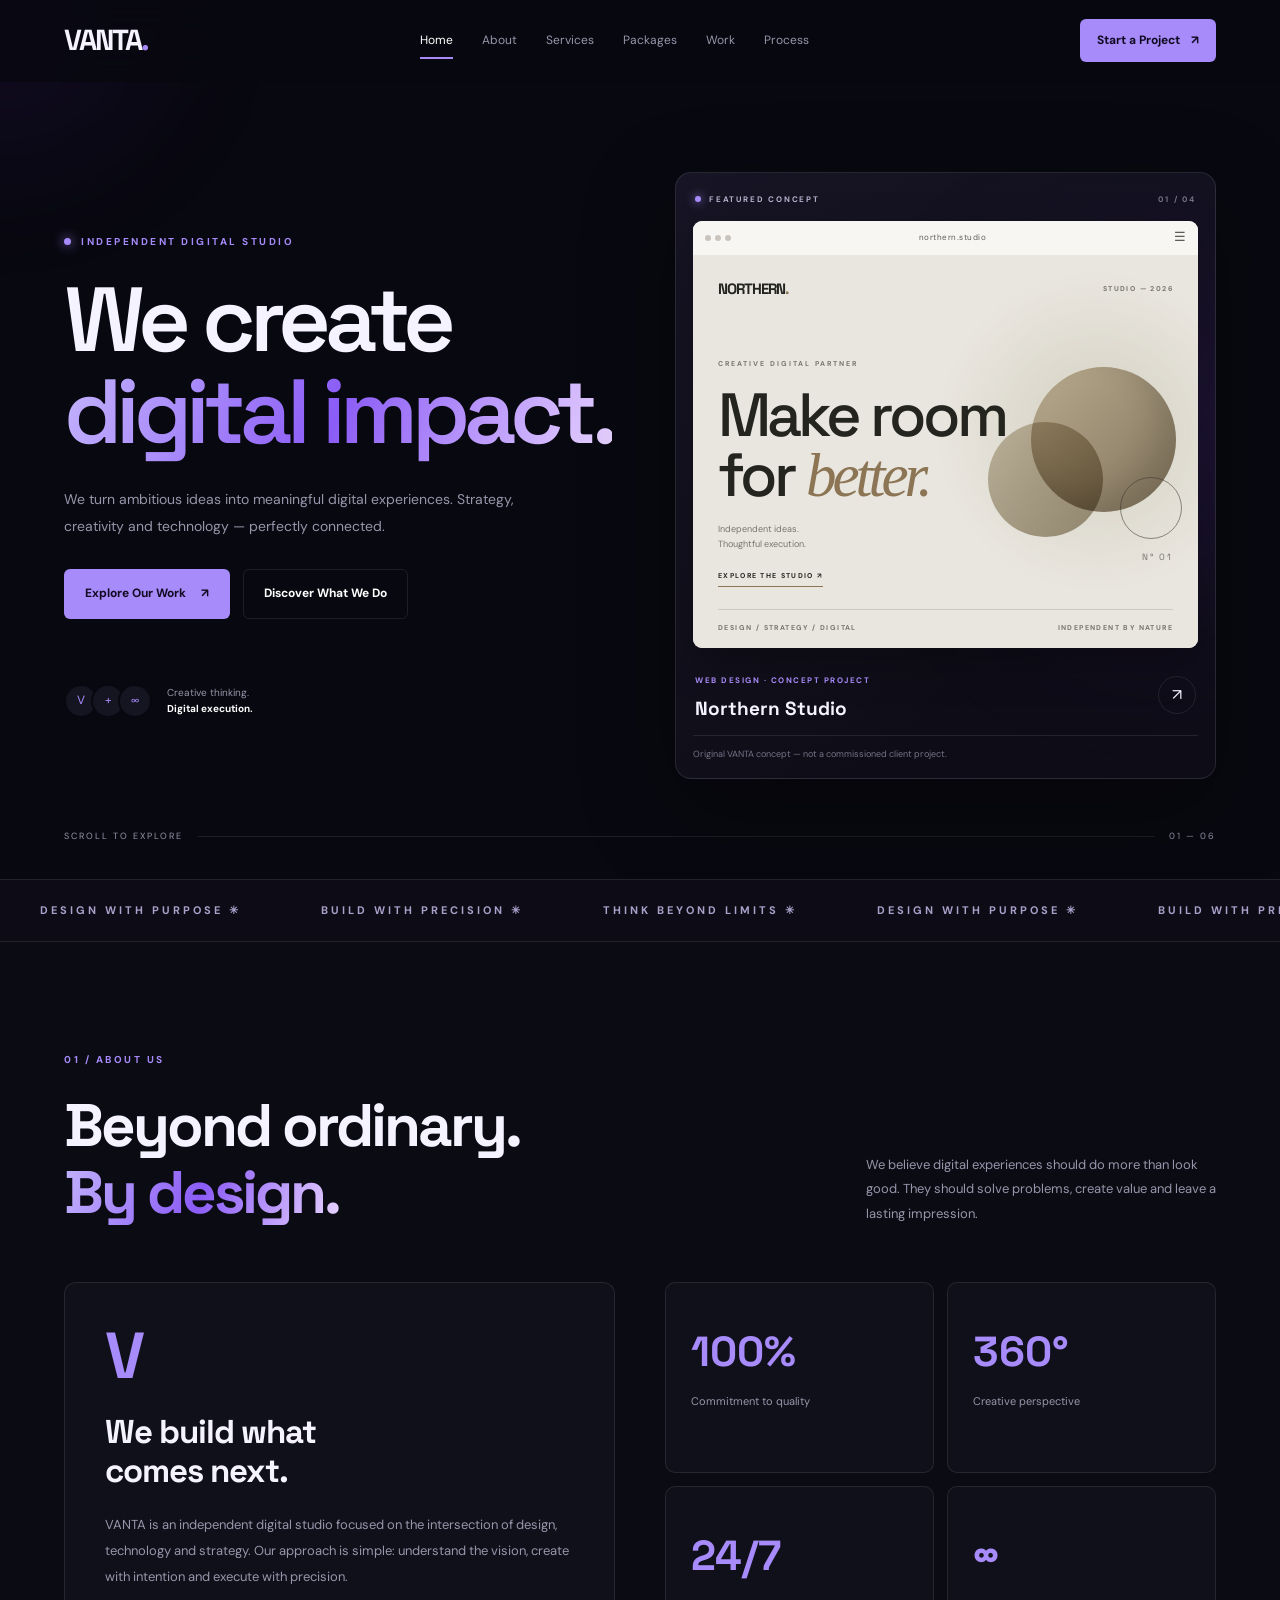
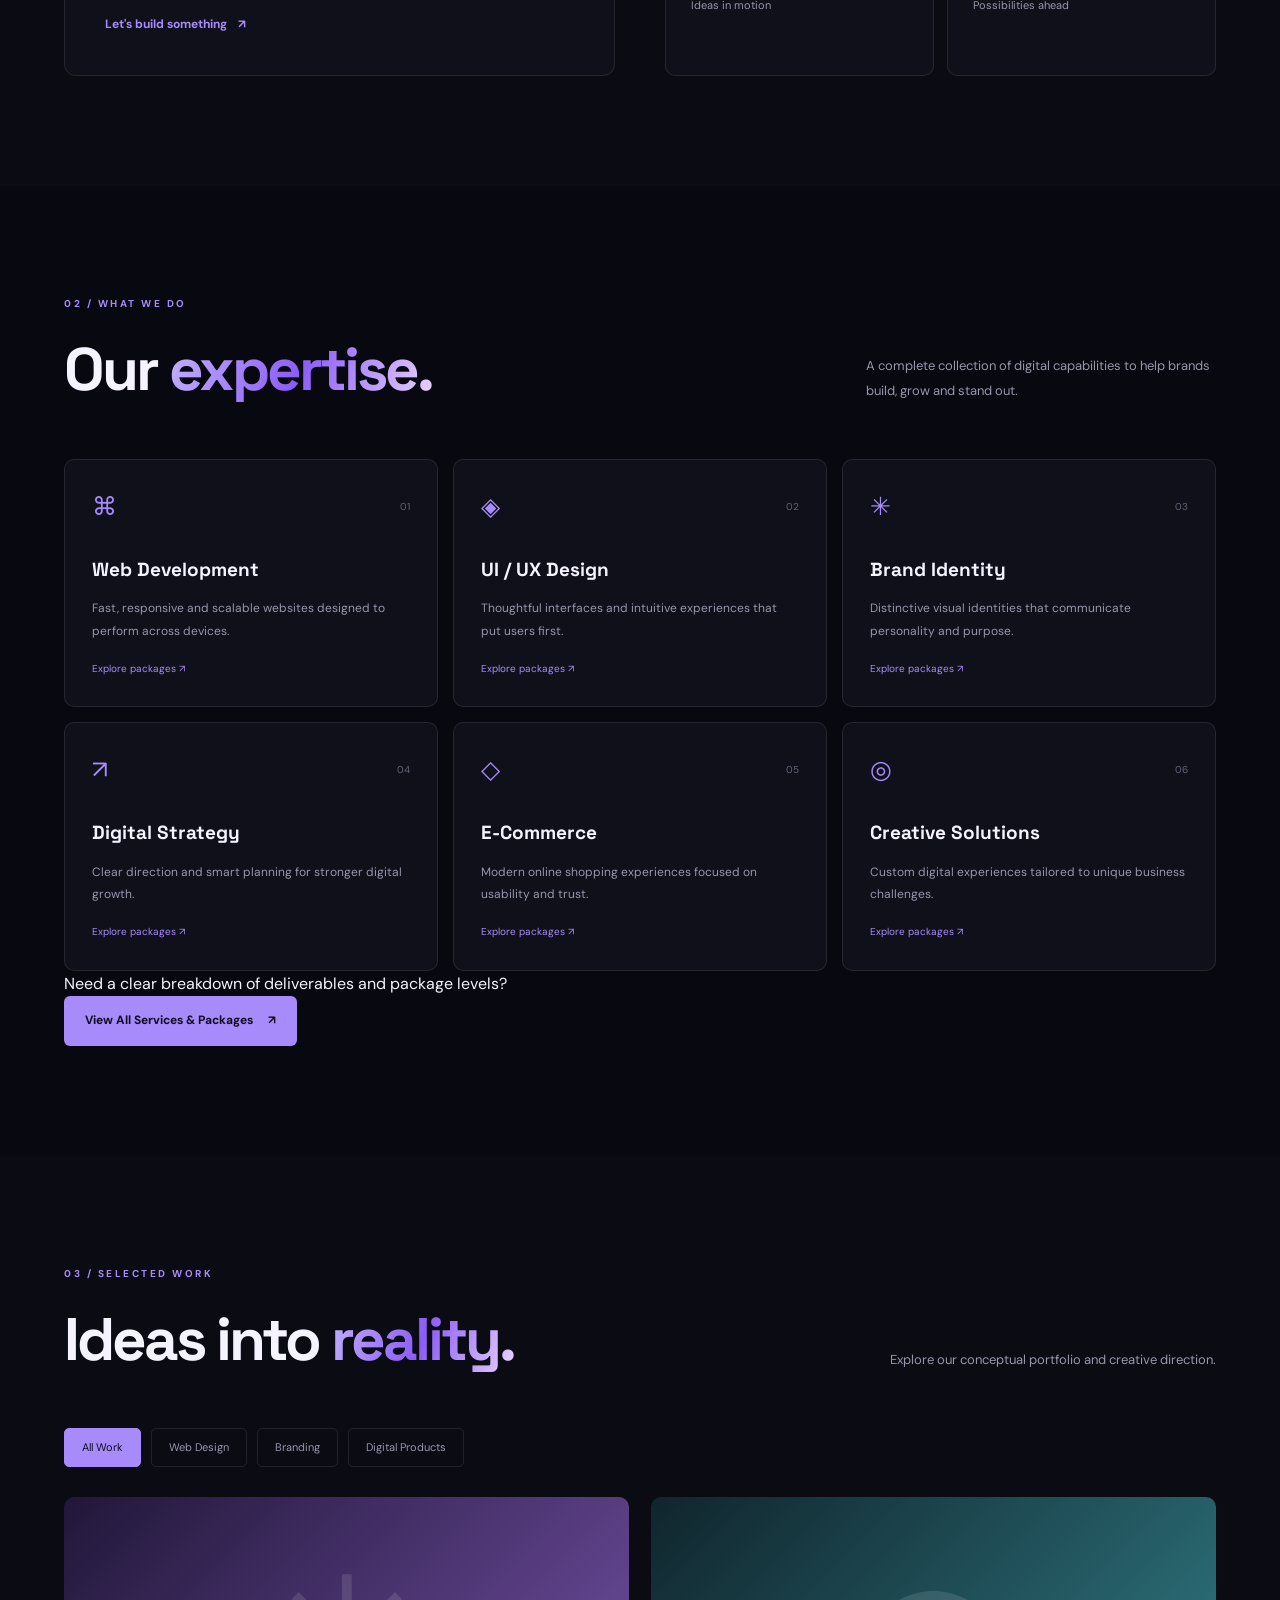
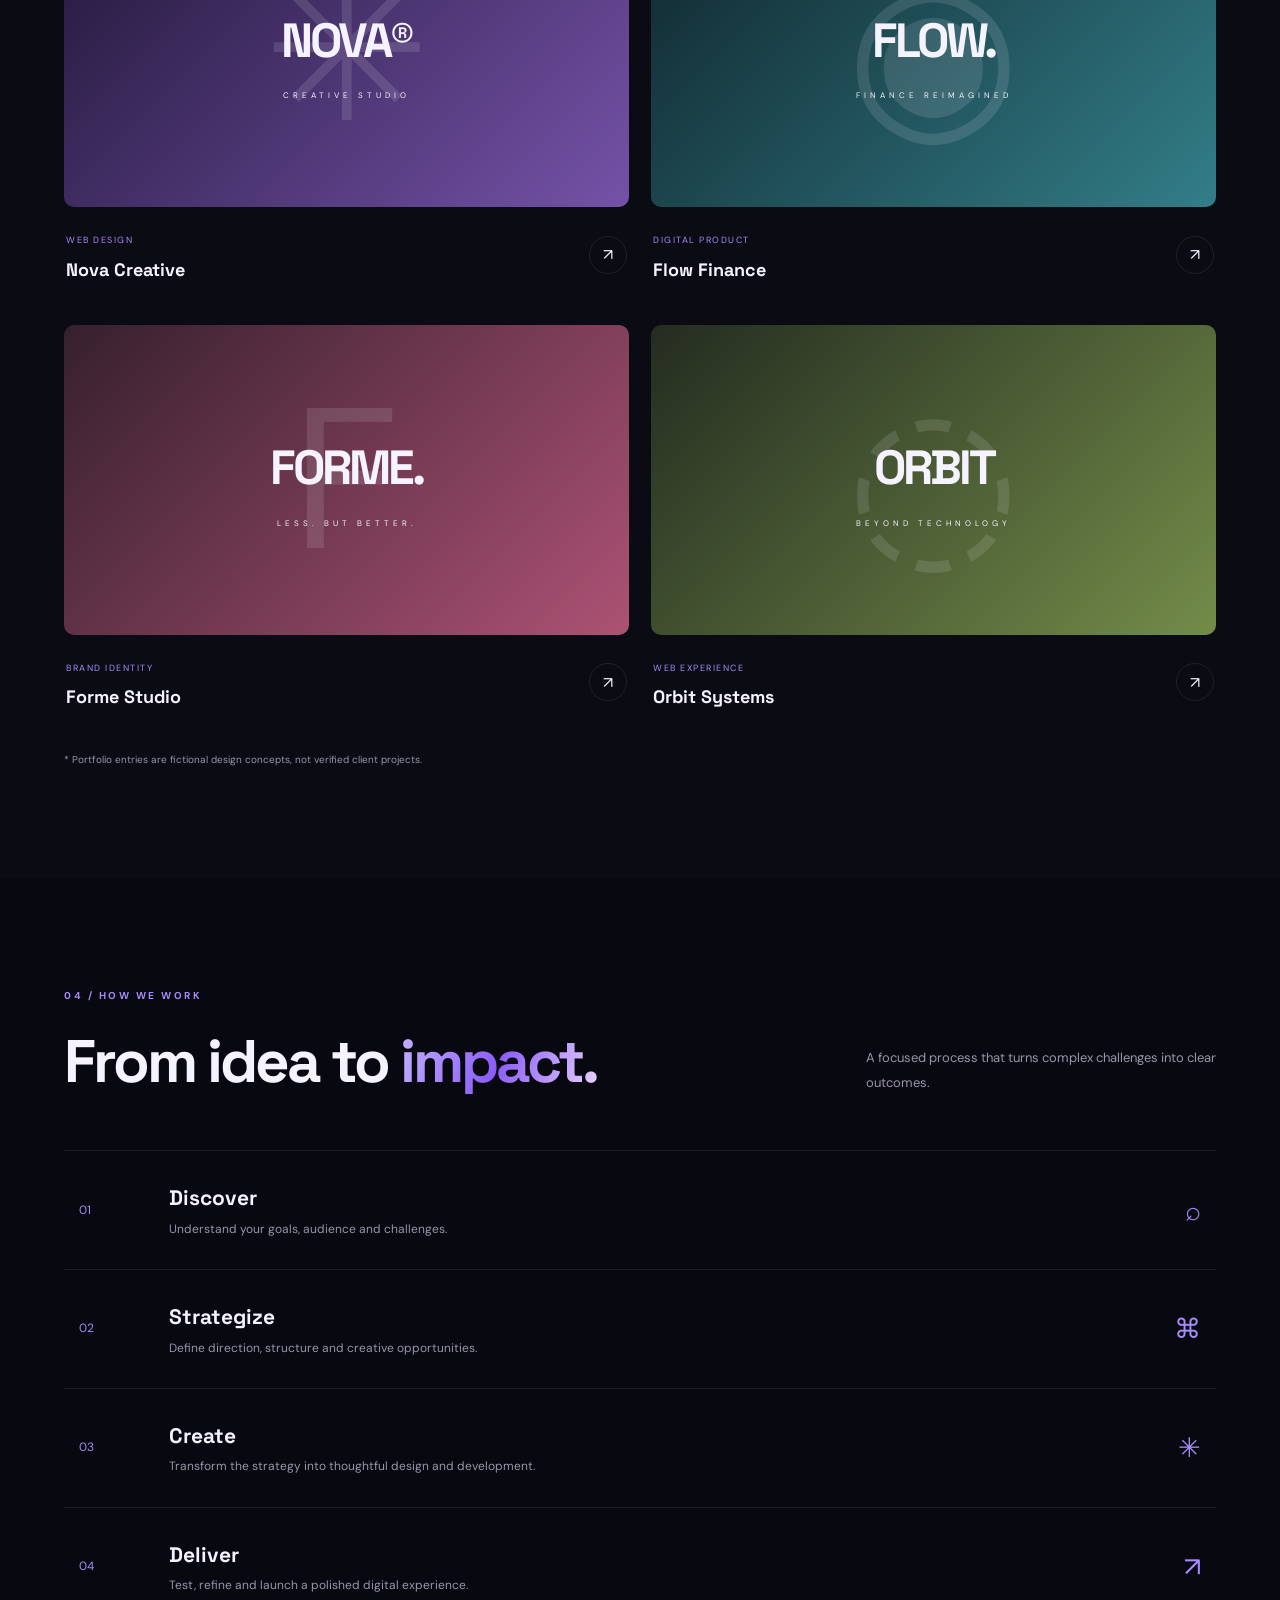
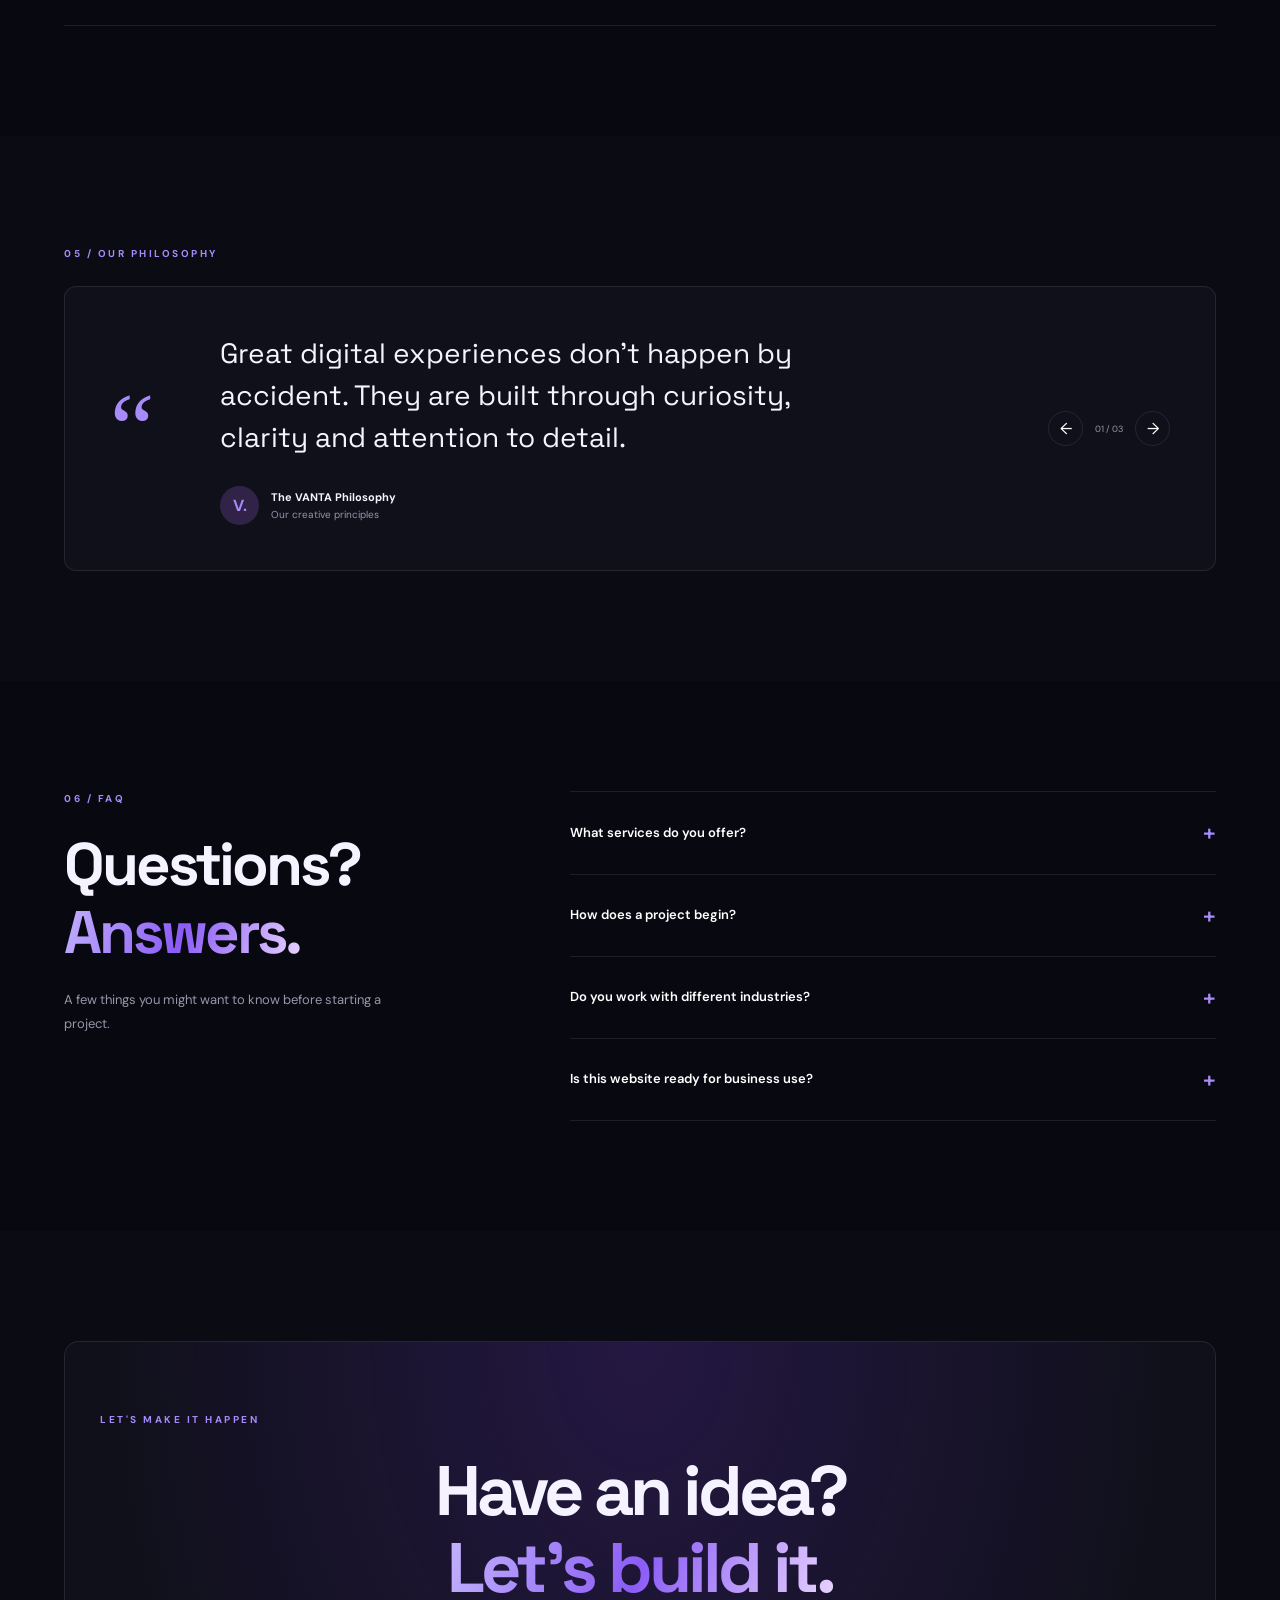
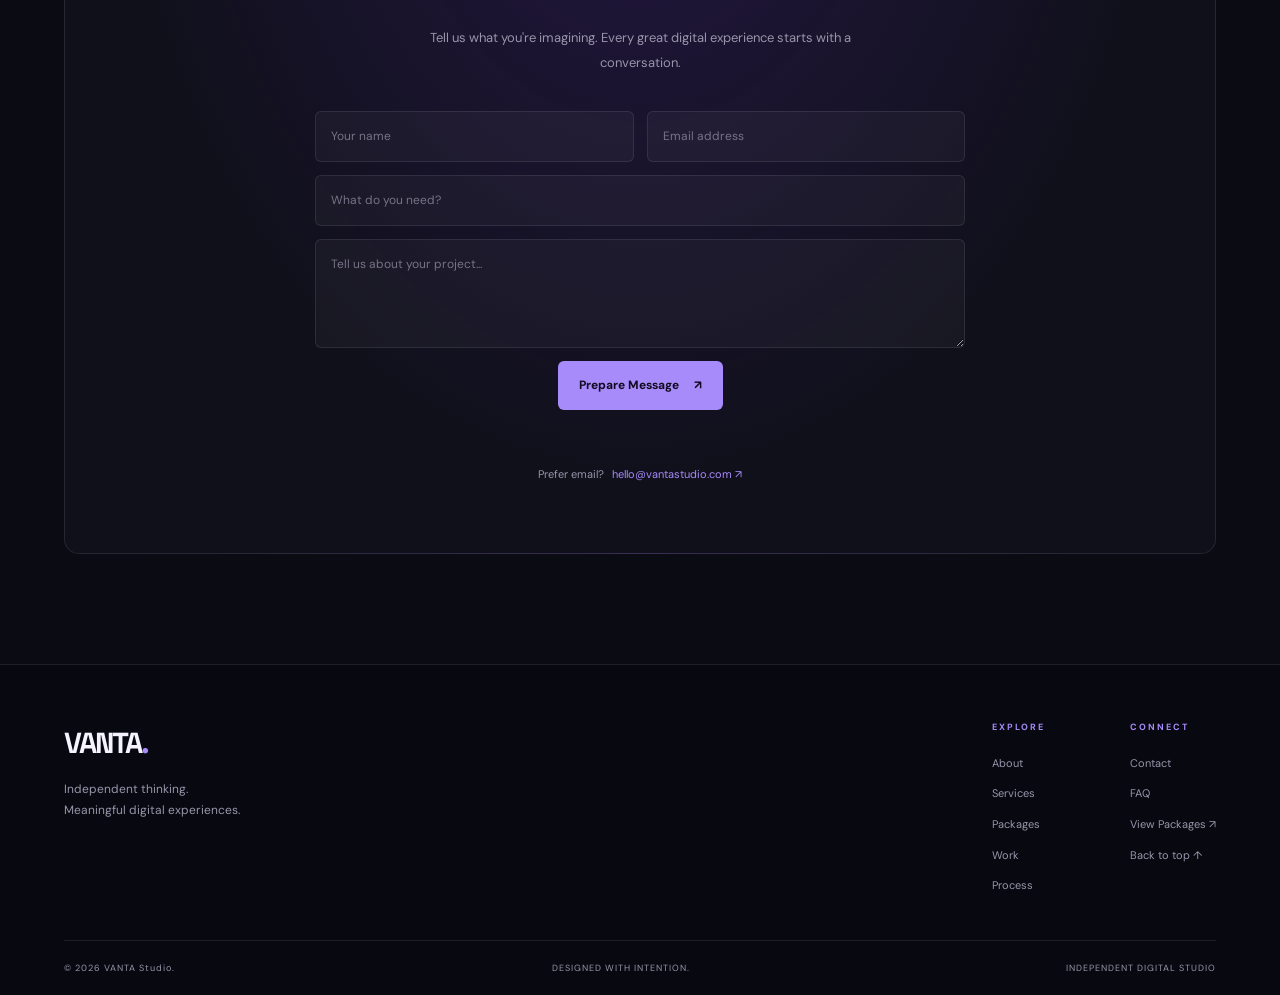
==== commit 67ebd8db: "feat: connect packages page with global website navigation" ====
--- a/index.html
+++ b/index.html
@@ -19,17 +19,21 @@
   <header class="header" id="header">
     <nav class="nav container">
       <a href="#home" class="logo">VANTA<span>.</span></a>
+
       <button class="menu-toggle" id="menuToggle" aria-label="Toggle navigation" aria-expanded="false">
         <span></span><span></span>
       </button>
+
       <div class="nav-menu" id="navMenu">
         <a href="#home" class="nav-link active">Home</a>
         <a href="#about" class="nav-link">About</a>
         <a href="#services" class="nav-link">Services</a>
+        <a href="packages.html" class="nav-link">Packages</a>
         <a href="#work" class="nav-link">Work</a>
         <a href="#process" class="nav-link">Process</a>
         <a href="#contact" class="nav-link mobile-contact">Let's Talk ↗</a>
       </div>
+
       <a href="#contact" class="nav-button">Start a Project <span>↗</span></a>
     </nav>
   </header>
@@ -43,25 +47,29 @@
             <span class="status-dot"></span>
             INDEPENDENT DIGITAL STUDIO
           </div>
+
           <h1 class="hero-title reveal">
             We create<br>
             <span class="gradient-text">digital impact.</span>
           </h1>
+
           <p class="hero-description reveal">
             We turn ambitious ideas into meaningful digital experiences.
             Strategy, creativity and technology — perfectly connected.
           </p>
+
           <div class="hero-actions reveal">
             <a href="#work" class="button button-primary">Explore Our Work <span>↗</span></a>
             <a href="#services" class="button button-outline">Discover What We Do</a>
           </div>
+
           <div class="hero-bottom reveal">
             <div class="avatar-stack"><span>V</span><span>+</span><span>∞</span></div>
             <p>Creative thinking.<br><strong>Digital execution.</strong></p>
           </div>
         </div>
 
-        <!-- NEW FEATURED PROJECT SHOWCASE -->
+        <!-- FEATURED PROJECT SHOWCASE -->
         <div class="hero-showcase reveal">
           <div class="showcase-topbar">
             <span class="showcase-label"><i></i> FEATURED CONCEPT</span>
@@ -80,18 +88,21 @@
                 <strong>NORTHERN<span>.</span></strong>
                 <span>STUDIO — 2026</span>
               </div>
+
               <div class="northern-content">
                 <span class="northern-kicker">CREATIVE DIGITAL PARTNER</span>
                 <h2>Make room<br>for <em>better.</em></h2>
                 <p>Independent ideas.<br>Thoughtful execution.</p>
                 <span class="northern-cta">EXPLORE THE STUDIO ↗</span>
               </div>
+
               <div class="northern-art">
                 <div class="northern-shape shape-one"></div>
                 <div class="northern-shape shape-two"></div>
                 <div class="northern-shape shape-three"></div>
                 <span>N° 01</span>
               </div>
+
               <div class="northern-bottom">
                 <span>DESIGN / STRATEGY / DIGITAL</span>
                 <span>INDEPENDENT BY NATURE</span>
@@ -106,6 +117,7 @@
             </div>
             <a href="#work" aria-label="Explore selected work">↗</a>
           </div>
+
           <div class="showcase-disclaimer">
             Original VANTA concept — not a commissioned client project.
           </div>
@@ -139,15 +151,25 @@
             <div class="eyebrow">01 / ABOUT US</div>
             <h2>Beyond ordinary.<br><span class="gradient-text">By design.</span></h2>
           </div>
-          <p class="heading-description">We believe digital experiences should do more than look good. They should solve problems, create value and leave a lasting impression.</p>
-        </div>
+
+          <p class="heading-description">
+            We believe digital experiences should do more than look good.
+            They should solve problems, create value and leave a lasting impression.
+          </p>
+        </div>
+
         <div class="about-grid">
           <div class="about-copy reveal">
             <div class="about-symbol">V</div>
             <h3>We build what<br>comes next.</h3>
-            <p>VANTA is an independent digital studio focused on the intersection of design, technology and strategy. Our approach is simple: understand the vision, create with intention and execute with precision.</p>
+            <p>
+              VANTA is an independent digital studio focused on the intersection
+              of design, technology and strategy. Our approach is simple:
+              understand the vision, create with intention and execute with precision.
+            </p>
             <a href="#contact" class="text-link">Let's build something <span>↗</span></a>
           </div>
+
           <div class="stats-grid">
             <div class="stat-card reveal"><span class="stat-number" data-count="100">0</span><span class="stat-suffix">%</span><p>Commitment to quality</p></div>
             <div class="stat-card reveal"><span class="stat-number" data-count="360">0</span><span class="stat-suffix">°</span><p>Creative perspective</p></div>
@@ -162,16 +184,63 @@
     <section class="section services-section" id="services">
       <div class="container">
         <div class="section-heading reveal">
-          <div><div class="eyebrow">02 / WHAT WE DO</div><h2>Our <span class="gradient-text">expertise.</span></h2></div>
-          <p class="heading-description">A complete collection of digital capabilities to help brands build, grow and stand out.</p>
-        </div>
+          <div>
+            <div class="eyebrow">02 / WHAT WE DO</div>
+            <h2>Our <span class="gradient-text">expertise.</span></h2>
+          </div>
+
+          <p class="heading-description">
+            A complete collection of digital capabilities to help brands build, grow and stand out.
+          </p>
+        </div>
+
         <div class="services-grid">
-          <article class="service-card reveal"><div class="service-top"><span class="service-icon">⌘</span><span class="service-number">01</span></div><h3>Web Development</h3><p>Fast, responsive and scalable websites designed to perform across devices.</p><a href="#contact" class="card-arrow">Explore service ↗</a></article>
-          <article class="service-card reveal"><div class="service-top"><span class="service-icon">◈</span><span class="service-number">02</span></div><h3>UI / UX Design</h3><p>Thoughtful interfaces and intuitive experiences that put users first.</p><a href="#contact" class="card-arrow">Explore service ↗</a></article>
-          <article class="service-card reveal"><div class="service-top"><span class="service-icon">✳</span><span class="service-number">03</span></div><h3>Brand Identity</h3><p>Distinctive visual identities that communicate personality and purpose.</p><a href="#contact" class="card-arrow">Explore service ↗</a></article>
-          <article class="service-card reveal"><div class="service-top"><span class="service-icon">↗</span><span class="service-number">04</span></div><h3>Digital Strategy</h3><p>Clear direction and smart planning for stronger digital growth.</p><a href="#contact" class="card-arrow">Explore service ↗</a></article>
-          <article class="service-card reveal"><div class="service-top"><span class="service-icon">◇</span><span class="service-number">05</span></div><h3>E-Commerce</h3><p>Modern online shopping experiences focused on usability and trust.</p><a href="#contact" class="card-arrow">Explore service ↗</a></article>
-          <article class="service-card reveal"><div class="service-top"><span class="service-icon">◎</span><span class="service-number">06</span></div><h3>Creative Solutions</h3><p>Custom digital experiences tailored to unique business challenges.</p><a href="#contact" class="card-arrow">Explore service ↗</a></article>
+          <article class="service-card reveal">
+            <div class="service-top"><span class="service-icon">⌘</span><span class="service-number">01</span></div>
+            <h3>Web Development</h3>
+            <p>Fast, responsive and scalable websites designed to perform across devices.</p>
+            <a href="packages.html#services" class="card-arrow">Explore packages ↗</a>
+          </article>
+
+          <article class="service-card reveal">
+            <div class="service-top"><span class="service-icon">◈</span><span class="service-number">02</span></div>
+            <h3>UI / UX Design</h3>
+            <p>Thoughtful interfaces and intuitive experiences that put users first.</p>
+            <a href="packages.html#services" class="card-arrow">Explore packages ↗</a>
+          </article>
+
+          <article class="service-card reveal">
+            <div class="service-top"><span class="service-icon">✳</span><span class="service-number">03</span></div>
+            <h3>Brand Identity</h3>
+            <p>Distinctive visual identities that communicate personality and purpose.</p>
+            <a href="packages.html#services" class="card-arrow">Explore packages ↗</a>
+          </article>
+
+          <article class="service-card reveal">
+            <div class="service-top"><span class="service-icon">↗</span><span class="service-number">04</span></div>
+            <h3>Digital Strategy</h3>
+            <p>Clear direction and smart planning for stronger digital growth.</p>
+            <a href="packages.html#services" class="card-arrow">Explore packages ↗</a>
+          </article>
+
+          <article class="service-card reveal">
+            <div class="service-top"><span class="service-icon">◇</span><span class="service-number">05</span></div>
+            <h3>E-Commerce</h3>
+            <p>Modern online shopping experiences focused on usability and trust.</p>
+            <a href="packages.html#services" class="card-arrow">Explore packages ↗</a>
+          </article>
+
+          <article class="service-card reveal">
+            <div class="service-top"><span class="service-icon">◎</span><span class="service-number">06</span></div>
+            <h3>Creative Solutions</h3>
+            <p>Custom digital experiences tailored to unique business challenges.</p>
+            <a href="packages.html#services" class="card-arrow">Explore packages ↗</a>
+          </article>
+        </div>
+
+        <div class="services-more reveal">
+          <p>Need a clear breakdown of deliverables and package levels?</p>
+          <a href="packages.html" class="button button-primary">View All Services & Packages <span>↗</span></a>
         </div>
       </div>
     </section>
@@ -180,21 +249,42 @@
     <section class="section work-section" id="work">
       <div class="container">
         <div class="section-heading reveal">
-          <div><div class="eyebrow">03 / SELECTED WORK</div><h2>Ideas into <span class="gradient-text">reality.</span></h2></div>
+          <div>
+            <div class="eyebrow">03 / SELECTED WORK</div>
+            <h2>Ideas into <span class="gradient-text">reality.</span></h2>
+          </div>
           <p class="heading-description">Explore our conceptual portfolio and creative direction.</p>
         </div>
+
         <div class="filter-buttons reveal">
           <button class="filter-btn active" data-filter="all">All Work</button>
           <button class="filter-btn" data-filter="web">Web Design</button>
           <button class="filter-btn" data-filter="brand">Branding</button>
           <button class="filter-btn" data-filter="product">Digital Products</button>
         </div>
+
         <div class="projects-grid">
-          <article class="project-card reveal" data-category="web"><div class="project-art art-nova"><span class="art-label">NOVA®</span><span class="art-subtitle">CREATIVE STUDIO</span><span class="art-shape">✳</span></div><div class="project-info"><div><span>WEB DESIGN</span><h3>Nova Creative</h3></div><a href="#contact" aria-label="Discuss Nova Creative">↗</a></div></article>
-          <article class="project-card reveal" data-category="product"><div class="project-art art-flow"><span class="art-label">FLOW.</span><span class="art-subtitle">FINANCE REIMAGINED</span><span class="art-shape">◉</span></div><div class="project-info"><div><span>DIGITAL PRODUCT</span><h3>Flow Finance</h3></div><a href="#contact" aria-label="Discuss Flow Finance">↗</a></div></article>
-          <article class="project-card reveal" data-category="brand"><div class="project-art art-forme"><span class="art-label">FORME.</span><span class="art-subtitle">LESS. BUT BETTER.</span><span class="art-shape">F</span></div><div class="project-info"><div><span>BRAND IDENTITY</span><h3>Forme Studio</h3></div><a href="#contact" aria-label="Discuss Forme Studio">↗</a></div></article>
-          <article class="project-card reveal" data-category="web"><div class="project-art art-orbit"><span class="art-label">ORBIT</span><span class="art-subtitle">BEYOND TECHNOLOGY</span><span class="art-shape">◌</span></div><div class="project-info"><div><span>WEB EXPERIENCE</span><h3>Orbit Systems</h3></div><a href="#contact" aria-label="Discuss Orbit Systems">↗</a></div></article>
-        </div>
+          <article class="project-card reveal" data-category="web">
+            <div class="project-art art-nova"><span class="art-label">NOVA®</span><span class="art-subtitle">CREATIVE STUDIO</span><span class="art-shape">✳</span></div>
+            <div class="project-info"><div><span>WEB DESIGN</span><h3>Nova Creative</h3></div><a href="#contact" aria-label="Discuss Nova Creative">↗</a></div>
+          </article>
+
+          <article class="project-card reveal" data-category="product">
+            <div class="project-art art-flow"><span class="art-label">FLOW.</span><span class="art-subtitle">FINANCE REIMAGINED</span><span class="art-shape">◉</span></div>
+            <div class="project-info"><div><span>DIGITAL PRODUCT</span><h3>Flow Finance</h3></div><a href="#contact" aria-label="Discuss Flow Finance">↗</a></div>
+          </article>
+
+          <article class="project-card reveal" data-category="brand">
+            <div class="project-art art-forme"><span class="art-label">FORME.</span><span class="art-subtitle">LESS. BUT BETTER.</span><span class="art-shape">F</span></div>
+            <div class="project-info"><div><span>BRAND IDENTITY</span><h3>Forme Studio</h3></div><a href="#contact" aria-label="Discuss Forme Studio">↗</a></div>
+          </article>
+
+          <article class="project-card reveal" data-category="web">
+            <div class="project-art art-orbit"><span class="art-label">ORBIT</span><span class="art-subtitle">BEYOND TECHNOLOGY</span><span class="art-shape">◌</span></div>
+            <div class="project-info"><div><span>WEB EXPERIENCE</span><h3>Orbit Systems</h3></div><a href="#contact" aria-label="Discuss Orbit Systems">↗</a></div>
+          </article>
+        </div>
+
         <p class="portfolio-note">* Portfolio entries are fictional design concepts, not verified client projects.</p>
       </div>
     </section>
@@ -202,7 +292,14 @@
     <!-- PROCESS -->
     <section class="section process-section" id="process">
       <div class="container">
-        <div class="section-heading reveal"><div><div class="eyebrow">04 / HOW WE WORK</div><h2>From idea to <span class="gradient-text">impact.</span></h2></div><p class="heading-description">A focused process that turns complex challenges into clear outcomes.</p></div>
+        <div class="section-heading reveal">
+          <div>
+            <div class="eyebrow">04 / HOW WE WORK</div>
+            <h2>From idea to <span class="gradient-text">impact.</span></h2>
+          </div>
+          <p class="heading-description">A focused process that turns complex challenges into clear outcomes.</p>
+        </div>
+
         <div class="process-list">
           <div class="process-item reveal"><span class="process-index">01</span><div><h3>Discover</h3><p>Understand your goals, audience and challenges.</p></div><span class="process-icon">⌕</span></div>
           <div class="process-item reveal"><span class="process-index">02</span><div><h3>Strategize</h3><p>Define direction, structure and creative opportunities.</p></div><span class="process-icon">⌘</span></div>
@@ -216,13 +313,26 @@
     <section class="section testimonial-section" id="testimonials">
       <div class="container">
         <div class="eyebrow reveal">05 / OUR PHILOSOPHY</div>
+
         <div class="testimonial-card reveal">
           <span class="quote-mark">“</span>
+
           <div class="testimonial-content">
             <p id="testimonialText">Great digital experiences don't happen by accident. They are built through curiosity, clarity and attention to detail.</p>
-            <div class="testimonial-author"><div class="author-avatar">V.</div><div><strong id="testimonialName">The VANTA Philosophy</strong><small id="testimonialRole">Our creative principles</small></div></div>
-          </div>
-          <div class="slider-controls"><button id="prevTestimonial" aria-label="Previous slide">←</button><span id="slideNumber">01 / 03</span><button id="nextTestimonial" aria-label="Next slide">→</button></div>
+            <div class="testimonial-author">
+              <div class="author-avatar">V.</div>
+              <div>
+                <strong id="testimonialName">The VANTA Philosophy</strong>
+                <small id="testimonialRole">Our creative principles</small>
+              </div>
+            </div>
+          </div>
+
+          <div class="slider-controls">
+            <button id="prevTestimonial" aria-label="Previous slide">←</button>
+            <span id="slideNumber">01 / 03</span>
+            <button id="nextTestimonial" aria-label="Next slide">→</button>
+          </div>
         </div>
       </div>
     </section>
@@ -230,12 +340,32 @@
     <!-- FAQ -->
     <section class="section faq-section" id="faq">
       <div class="container faq-grid">
-        <div class="reveal"><div class="eyebrow">06 / FAQ</div><h2>Questions?<br><span class="gradient-text">Answers.</span></h2><p class="heading-description">A few things you might want to know before starting a project.</p></div>
+        <div class="reveal">
+          <div class="eyebrow">06 / FAQ</div>
+          <h2>Questions?<br><span class="gradient-text">Answers.</span></h2>
+          <p class="heading-description">A few things you might want to know before starting a project.</p>
+        </div>
+
         <div class="faq-list reveal">
-          <div class="faq-item"><button class="faq-question" aria-expanded="false">What services do you offer?<span>+</span></button><div class="faq-answer"><p>We focus on web development, UI/UX design, branding, e-commerce and digital strategy.</p></div></div>
-          <div class="faq-item"><button class="faq-question" aria-expanded="false">How does a project begin?<span>+</span></button><div class="faq-answer"><p>Start with a message describing your idea. We can then discuss the scope, goals and potential next steps.</p></div></div>
-          <div class="faq-item"><button class="faq-question" aria-expanded="false">Do you work with different industries?<span>+</span></button><div class="faq-answer"><p>Our digital approach can adapt to different industries, business sizes and project requirements.</p></div></div>
-          <div class="faq-item"><button class="faq-question" aria-expanded="false">Is this website ready for business use?<span>+</span></button><div class="faq-answer"><p>This is a frontend prototype. Real business use requires verified project information, a working contact backend, and final production testing.</p></div></div>
+          <div class="faq-item">
+            <button class="faq-question" aria-expanded="false">What services do you offer?<span>+</span></button>
+            <div class="faq-answer"><p>We focus on web development, UI/UX design, branding, e-commerce and digital strategy. <a href="packages.html">Explore our packages.</a></p></div>
+          </div>
+
+          <div class="faq-item">
+            <button class="faq-question" aria-expanded="false">How does a project begin?<span>+</span></button>
+            <div class="faq-answer"><p>Start with a message describing your idea. We can then discuss the scope, goals and potential next steps.</p></div>
+          </div>
+
+          <div class="faq-item">
+            <button class="faq-question" aria-expanded="false">Do you work with different industries?<span>+</span></button>
+            <div class="faq-answer"><p>Our digital approach can adapt to different industries, business sizes and project requirements.</p></div>
+          </div>
+
+          <div class="faq-item">
+            <button class="faq-question" aria-expanded="false">Is this website ready for business use?<span>+</span></button>
+            <div class="faq-answer"><p>This is a frontend prototype. Real business use requires verified project information, a working contact backend, and final production testing.</p></div>
+          </div>
         </div>
       </div>
     </section>
@@ -247,29 +377,62 @@
           <div class="eyebrow">LET'S MAKE IT HAPPEN</div>
           <h2>Have an idea?<br><span class="gradient-text">Let's build it.</span></h2>
           <p>Tell us what you're imagining. Every great digital experience starts with a conversation.</p>
+
           <form id="contactForm" class="contact-form">
-            <div class="form-row"><input type="text" id="contactName" placeholder="Your name" required><input type="email" id="contactEmail" placeholder="Email address" required></div>
+            <div class="form-row">
+              <input type="text" id="contactName" placeholder="Your name" required>
+              <input type="email" id="contactEmail" placeholder="Email address" required>
+            </div>
+
             <input type="text" id="contactSubject" placeholder="What do you need?">
             <textarea id="contactMessage" rows="4" placeholder="Tell us about your project..." required></textarea>
             <button type="submit" class="button button-primary">Prepare Message <span>↗</span></button>
             <p class="form-status" id="formStatus" aria-live="polite"></p>
           </form>
-          <div class="contact-direct"><span>Prefer email?</span><a href="mailto:hello@vantastudio.com">hello@vantastudio.com ↗</a></div>
+
+          <div class="contact-direct">
+            <span>Prefer email?</span>
+            <a href="mailto:hello@vantastudio.com">hello@vantastudio.com ↗</a>
+          </div>
         </div>
       </div>
     </section>
   </main>
 
+  <!-- FOOTER -->
   <footer class="footer">
     <div class="container">
       <div class="footer-main">
-        <div><a href="#home" class="logo">VANTA<span>.</span></a><p>Independent thinking.<br>Meaningful digital experiences.</p></div>
+        <div>
+          <a href="#home" class="logo">VANTA<span>.</span></a>
+          <p>Independent thinking.<br>Meaningful digital experiences.</p>
+        </div>
+
         <div class="footer-links">
-          <div><strong>EXPLORE</strong><a href="#about">About</a><a href="#services">Services</a><a href="#work">Work</a></div>
-          <div><strong>CONNECT</strong><a href="#contact">Contact</a><a href="#faq">FAQ</a><a href="#home">Back to top ↑</a></div>
-        </div>
-      </div>
-      <div class="footer-bottom"><span>© <span id="currentYear">2026</span> VANTA Studio.</span><span>DESIGNED WITH INTENTION.</span><span>INDEPENDENT DIGITAL STUDIO</span></div>
+          <div>
+            <strong>EXPLORE</strong>
+            <a href="#about">About</a>
+            <a href="#services">Services</a>
+            <a href="packages.html">Packages</a>
+            <a href="#work">Work</a>
+            <a href="#process">Process</a>
+          </div>
+
+          <div>
+            <strong>CONNECT</strong>
+            <a href="#contact">Contact</a>
+            <a href="#faq">FAQ</a>
+            <a href="packages.html#services">View Packages ↗</a>
+            <a href="#home">Back to top ↑</a>
+          </div>
+        </div>
+      </div>
+
+      <div class="footer-bottom">
+        <span>© <span id="currentYear">2026</span> VANTA Studio.</span>
+        <span>DESIGNED WITH INTENTION.</span>
+        <span>INDEPENDENT DIGITAL STUDIO</span>
+      </div>
     </div>
   </footer>
 
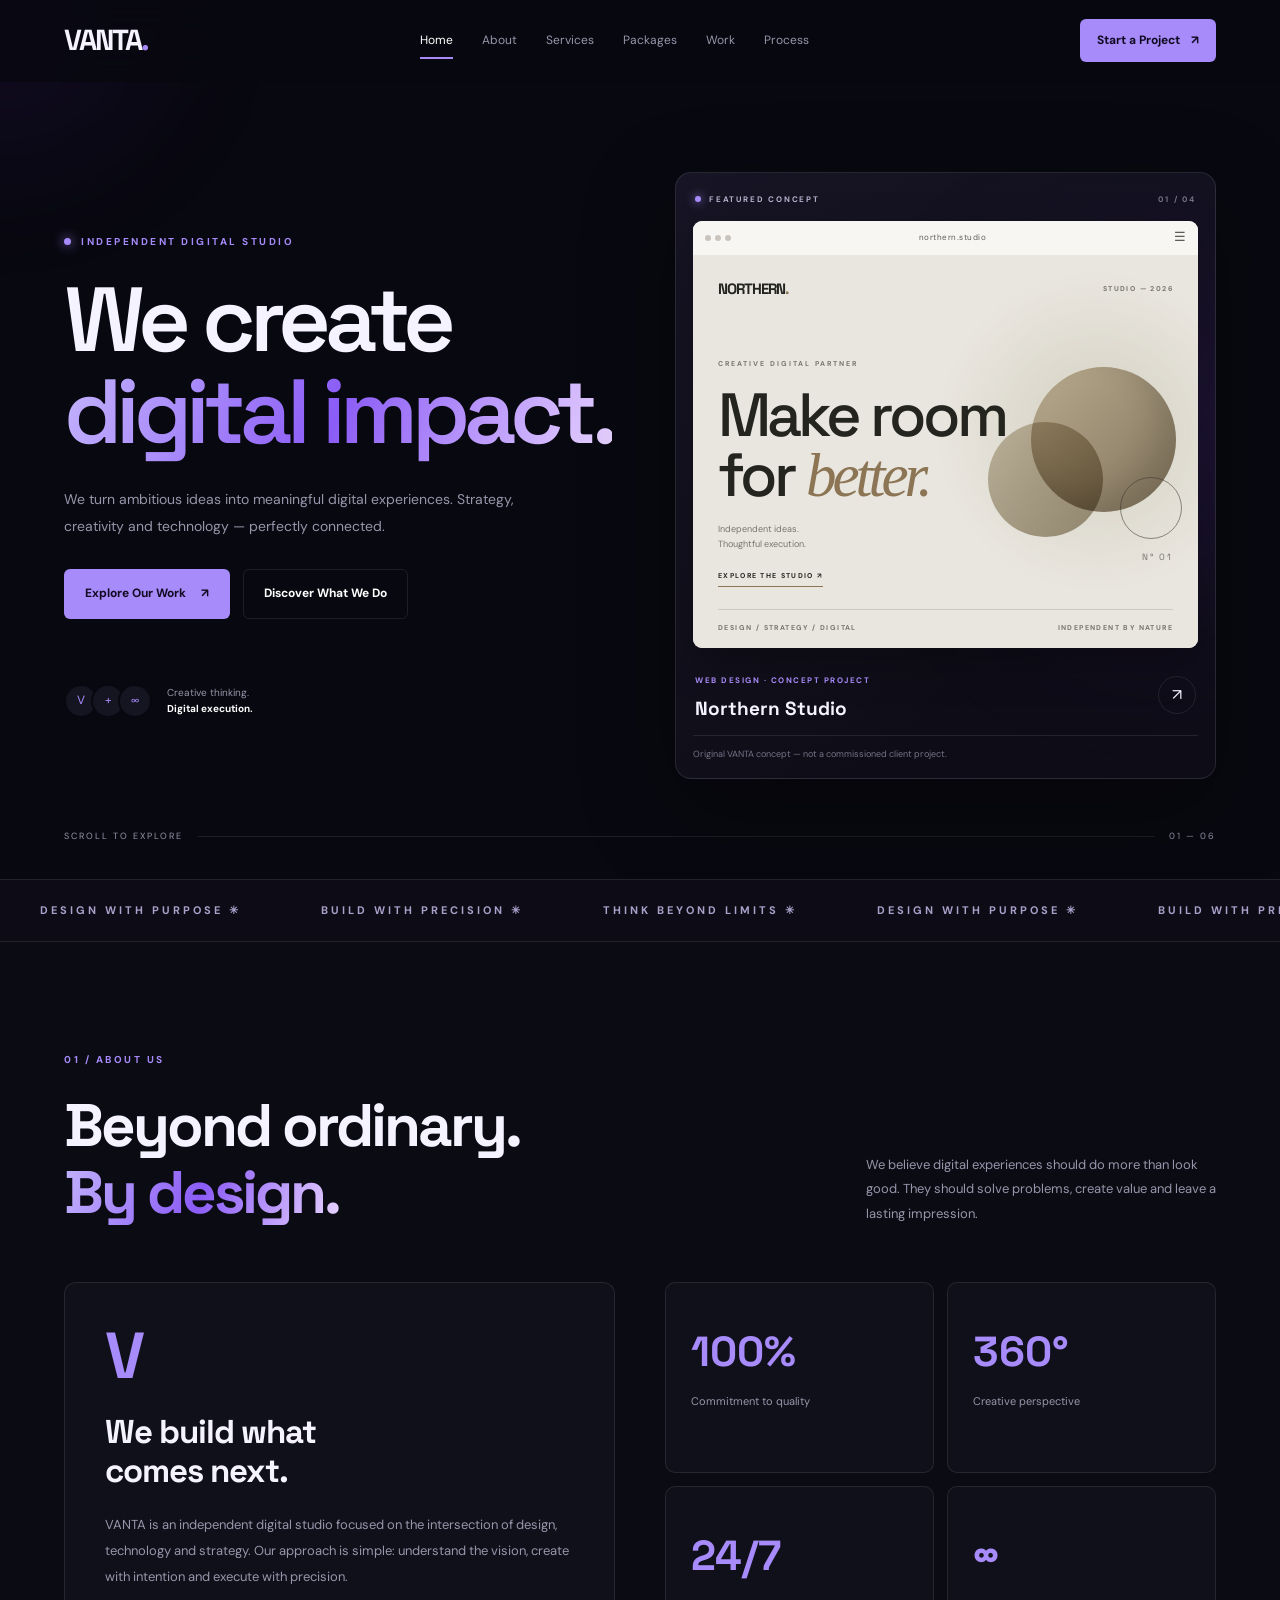
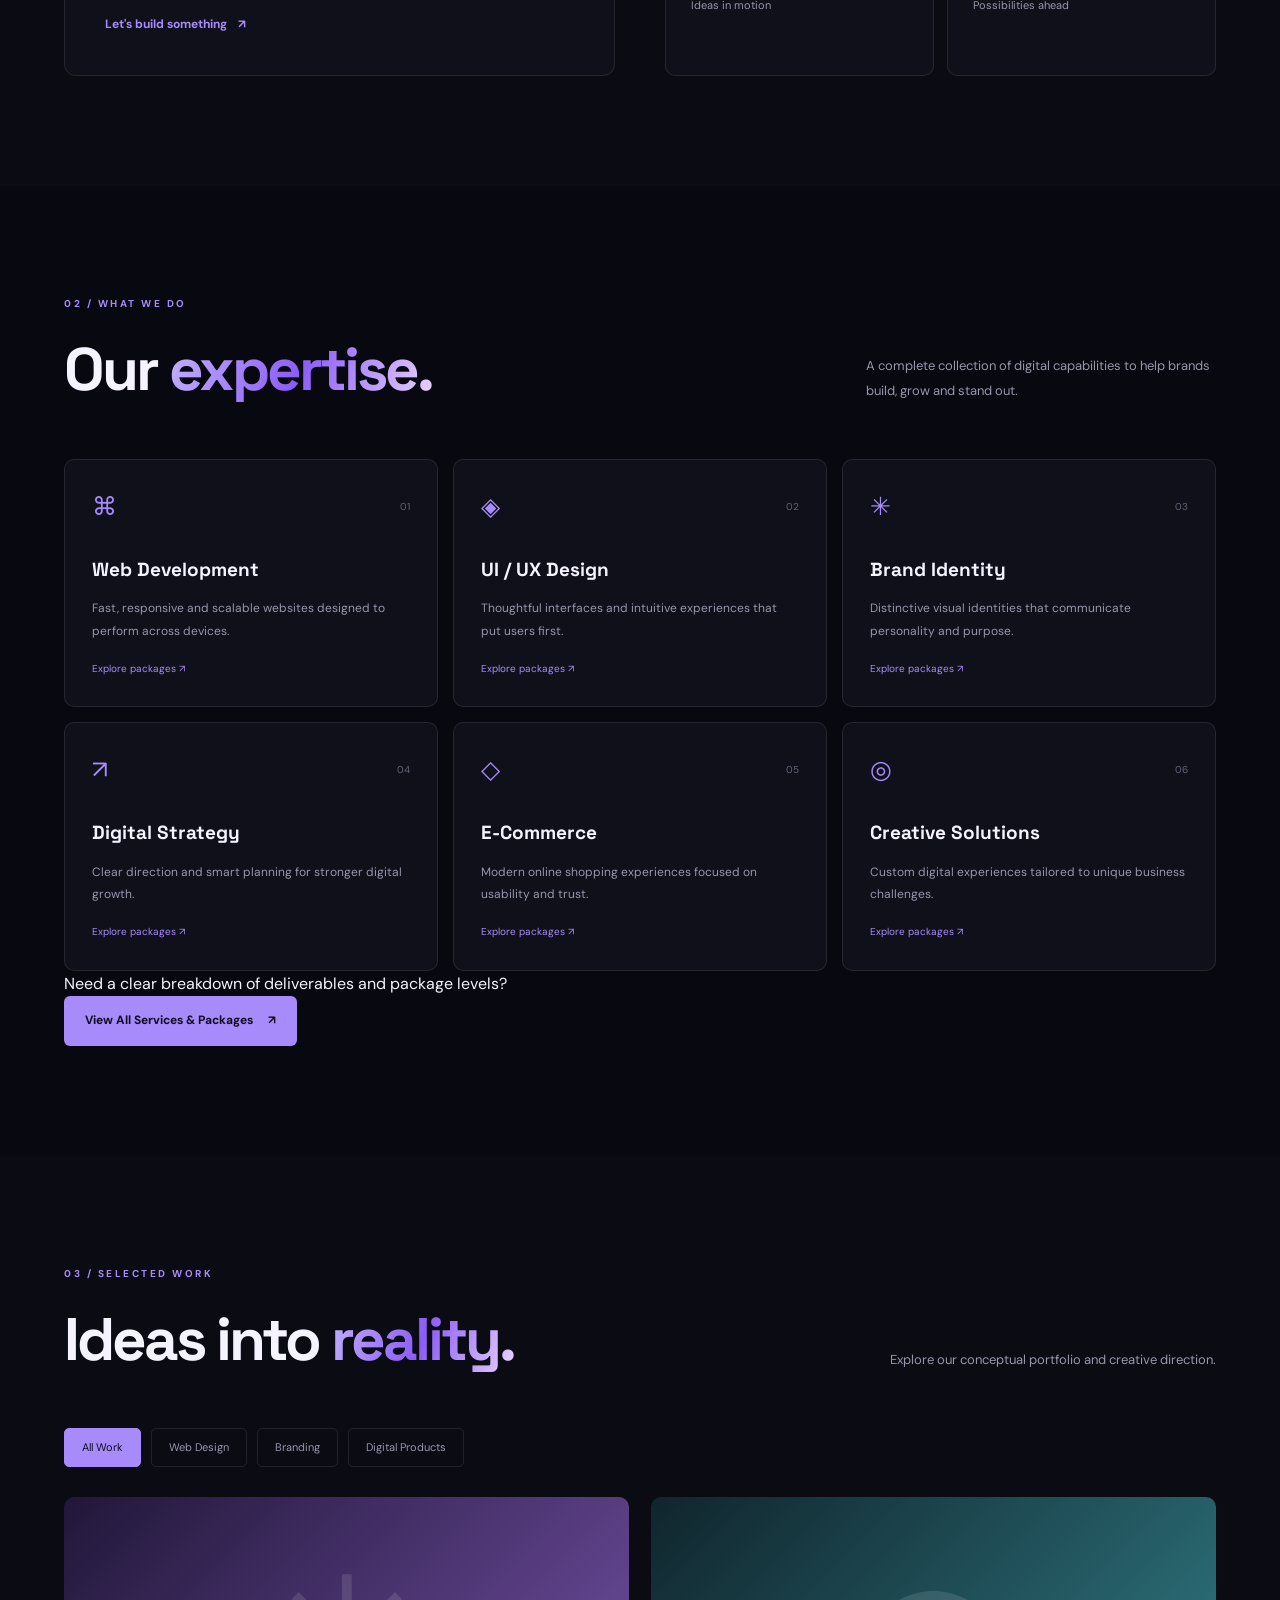
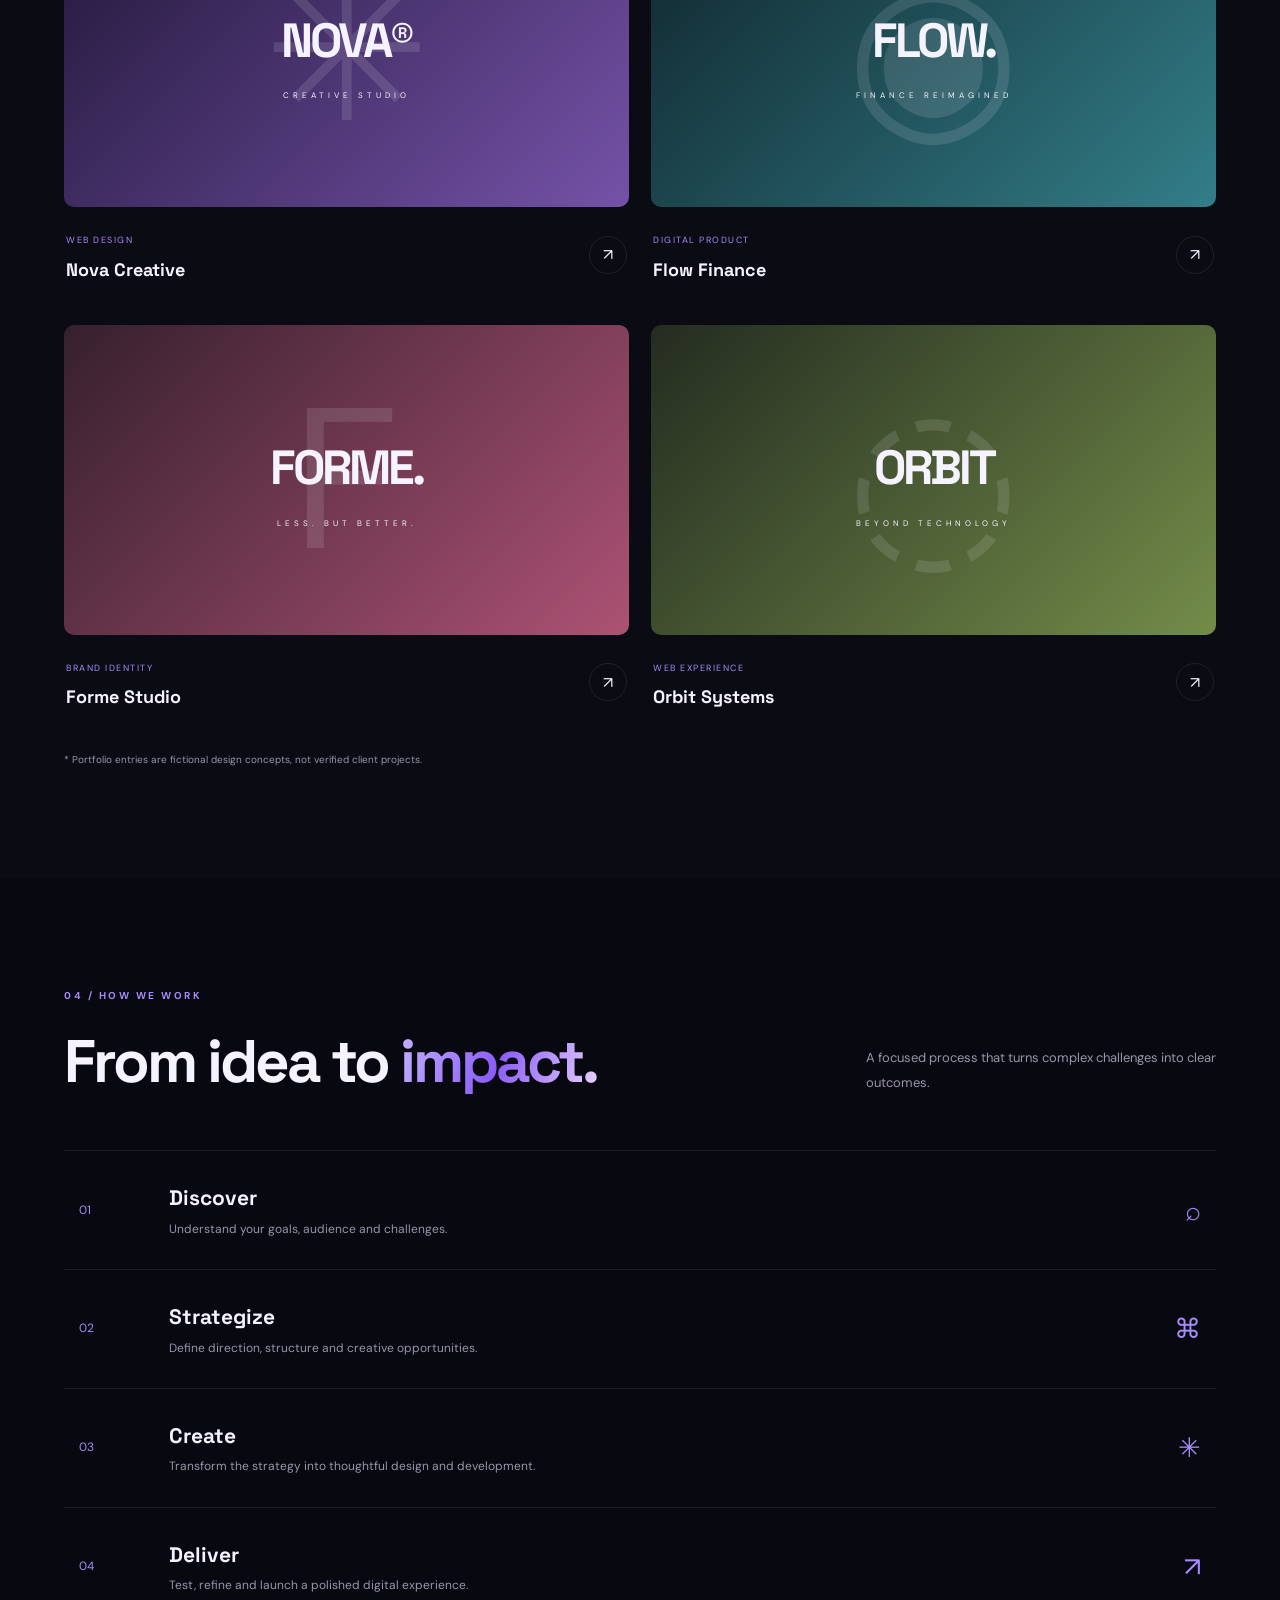
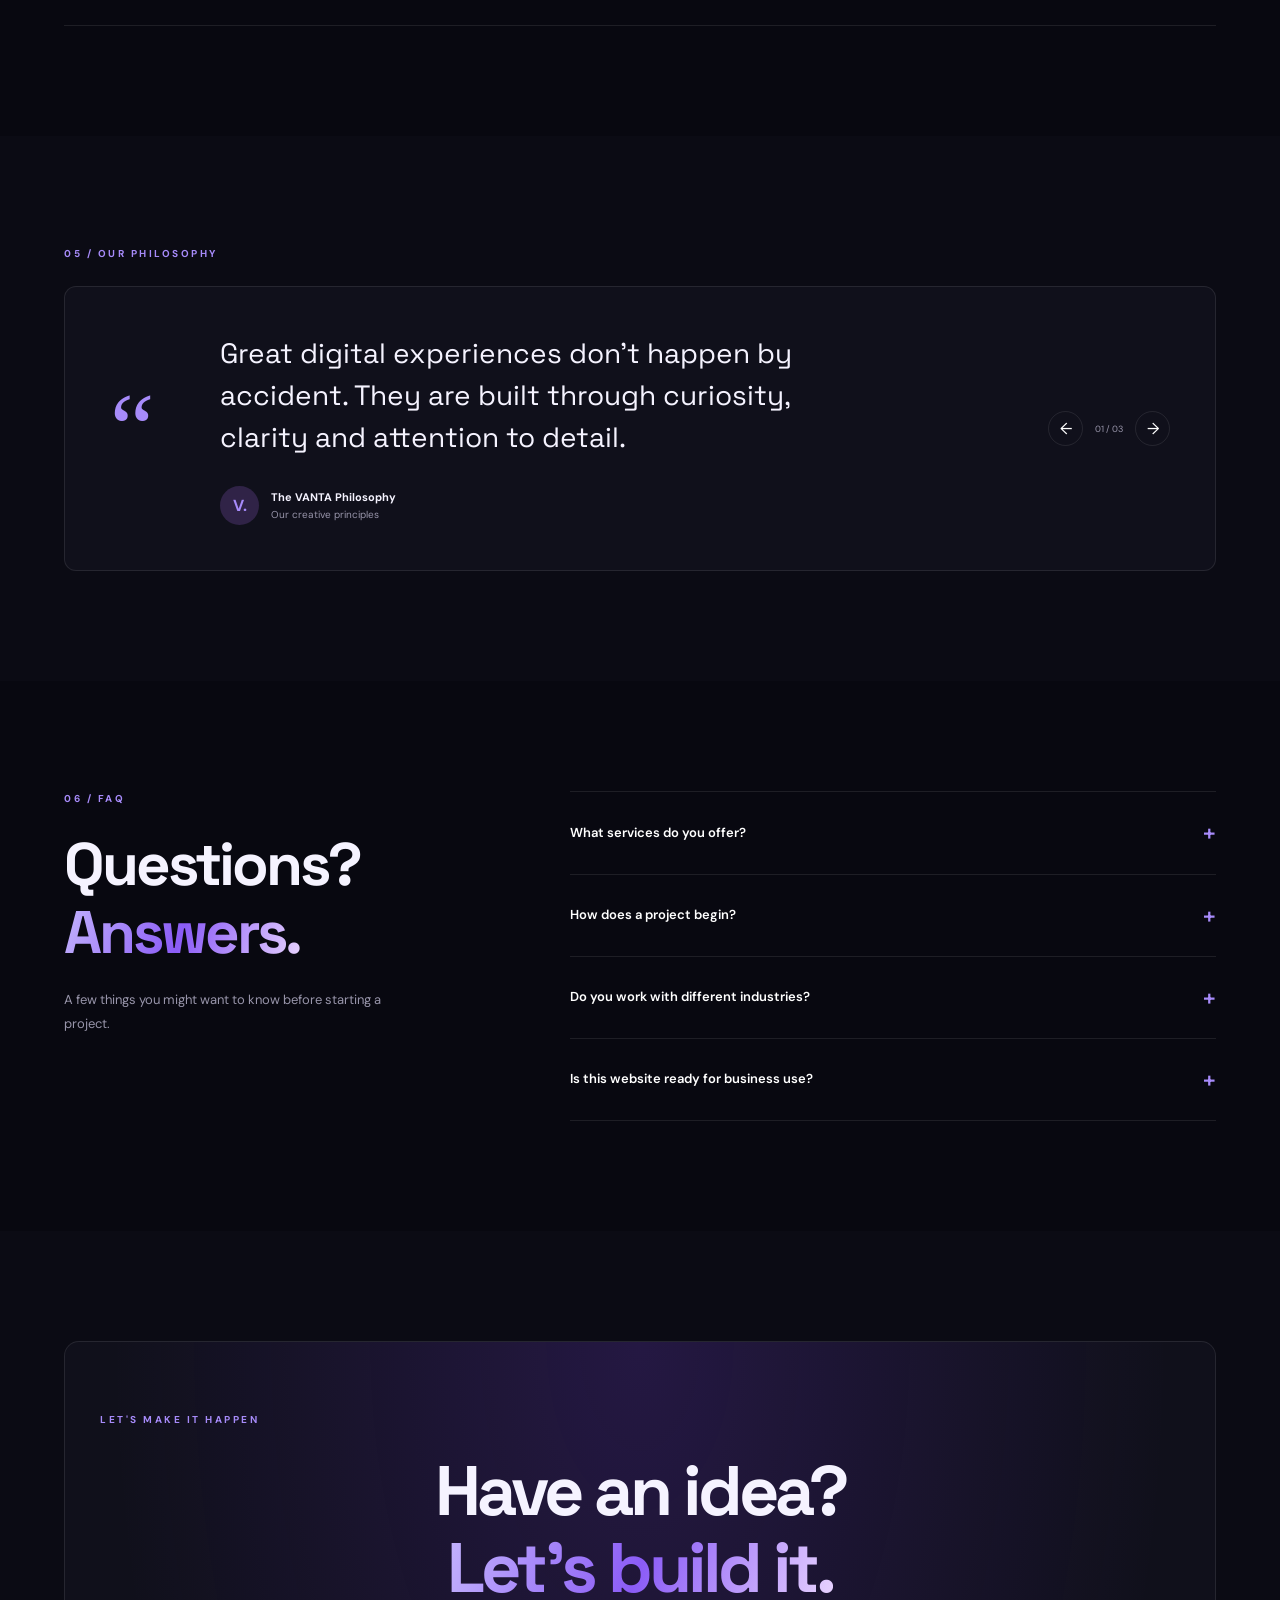
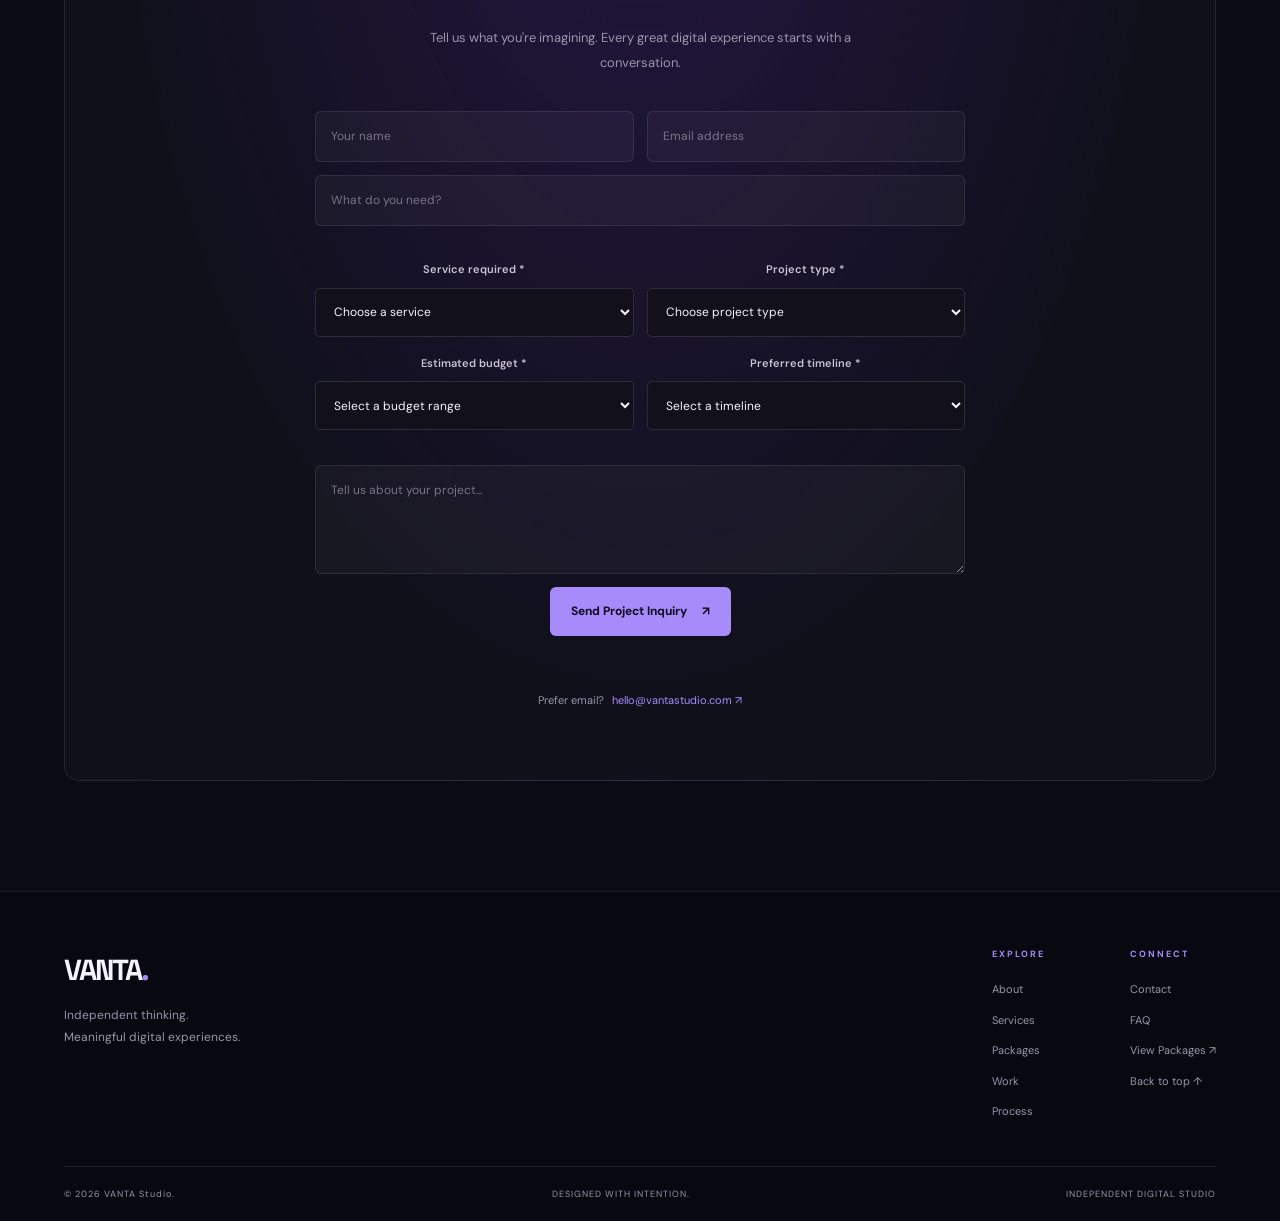
==== commit 6e3687a6: "fix: restore structured project inquiries and complete Supabase integration" ====
--- a/index.html
+++ b/index.html
@@ -386,7 +386,7 @@
 
             <input type="text" id="contactSubject" placeholder="What do you need?">
             <textarea id="contactMessage" rows="4" placeholder="Tell us about your project..." required></textarea>
-            <button type="submit" class="button button-primary">Prepare Message <span>↗</span></button>
+            <button type="submit" class="button button-primary">Send Project Inquiry <span>↗</span></button>
             <p class="form-status" id="formStatus" aria-live="polite"></p>
           </form>
 
--- a/style.css
+++ b/style.css
@@ -737,3 +737,106 @@
   }
   .reveal { opacity: 1; transform: none; }
 }
+
+/* =================================
+   PROJECT INQUIRY SYSTEM
+================================= */
+
+.inquiry-fields {
+  display: grid;
+  gap: 18px;
+  margin: 22px 0;
+}
+
+.inquiry-field {
+  display: flex;
+  flex-direction: column;
+  gap: 9px;
+  min-width: 0;
+}
+
+.inquiry-field label {
+  color: #c7c3d2;
+  font-size: 11px;
+  font-weight: 600;
+}
+
+.inquiry-field select {
+  width: 100%;
+  min-height: 49px;
+  padding: 12px 14px;
+  border: 1px solid rgba(255,255,255,.12);
+  border-radius: 5px;
+  background: #11101b;
+  color: #f5f3ff;
+  font: inherit;
+  font-size: 12px;
+  outline: none;
+}
+
+.inquiry-field select:focus {
+  border-color: #a78bfa;
+  box-shadow: 0 0 0 3px rgba(167,139,250,.12);
+}
+
+.inquiry-output {
+  margin-top: 25px;
+  padding: 22px;
+  border: 1px solid rgba(167,139,250,.35);
+  border-radius: 8px;
+  background: #100f1a;
+}
+
+.inquiry-output[hidden] {
+  display: none;
+}
+
+.inquiry-output-heading {
+  display: flex;
+  flex-direction: column;
+  gap: 6px;
+  margin-bottom: 16px;
+}
+
+.inquiry-output-heading strong {
+  color: #a78bfa;
+  font-size: 11px;
+  letter-spacing: 1.5px;
+}
+
+.inquiry-output-heading span,
+.inquiry-disclaimer {
+  color: #9994a8;
+  font-size: 10px;
+  line-height: 1.8;
+}
+
+.inquiry-output textarea {
+  width: 100%;
+  min-height: 230px;
+  padding: 15px;
+  resize: vertical;
+  border: 1px solid rgba(255,255,255,.12);
+  border-radius: 5px;
+  background: #090912;
+  color: #e9e5f5;
+  font: 11px/1.8 monospace;
+}
+
+.inquiry-output button {
+  margin-top: 14px;
+}
+
+.inquiry-disclaimer {
+  margin-top: 13px;
+}
+
+@media(max-width:480px) {
+  .inquiry-output {
+    padding: 15px;
+  }
+
+  .inquiry-field select {
+    min-height: 46px;
+  }
+}
